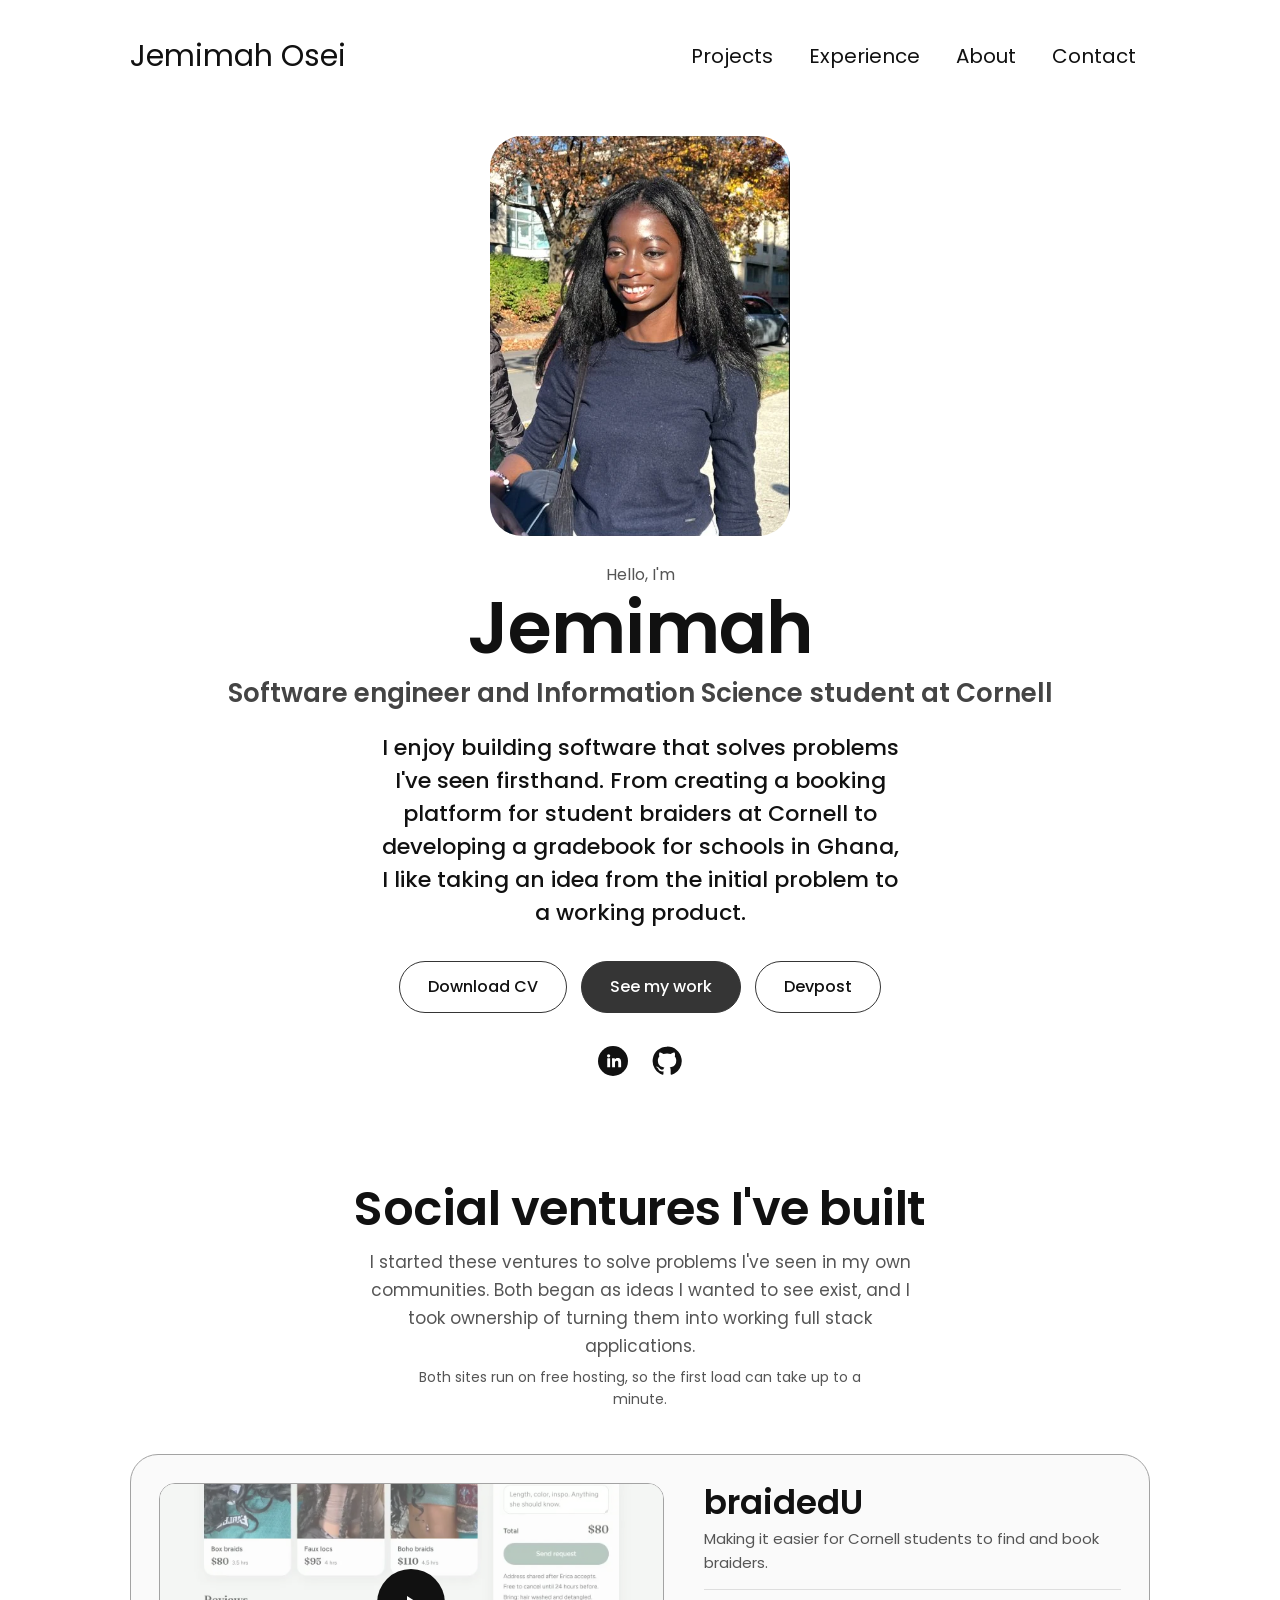
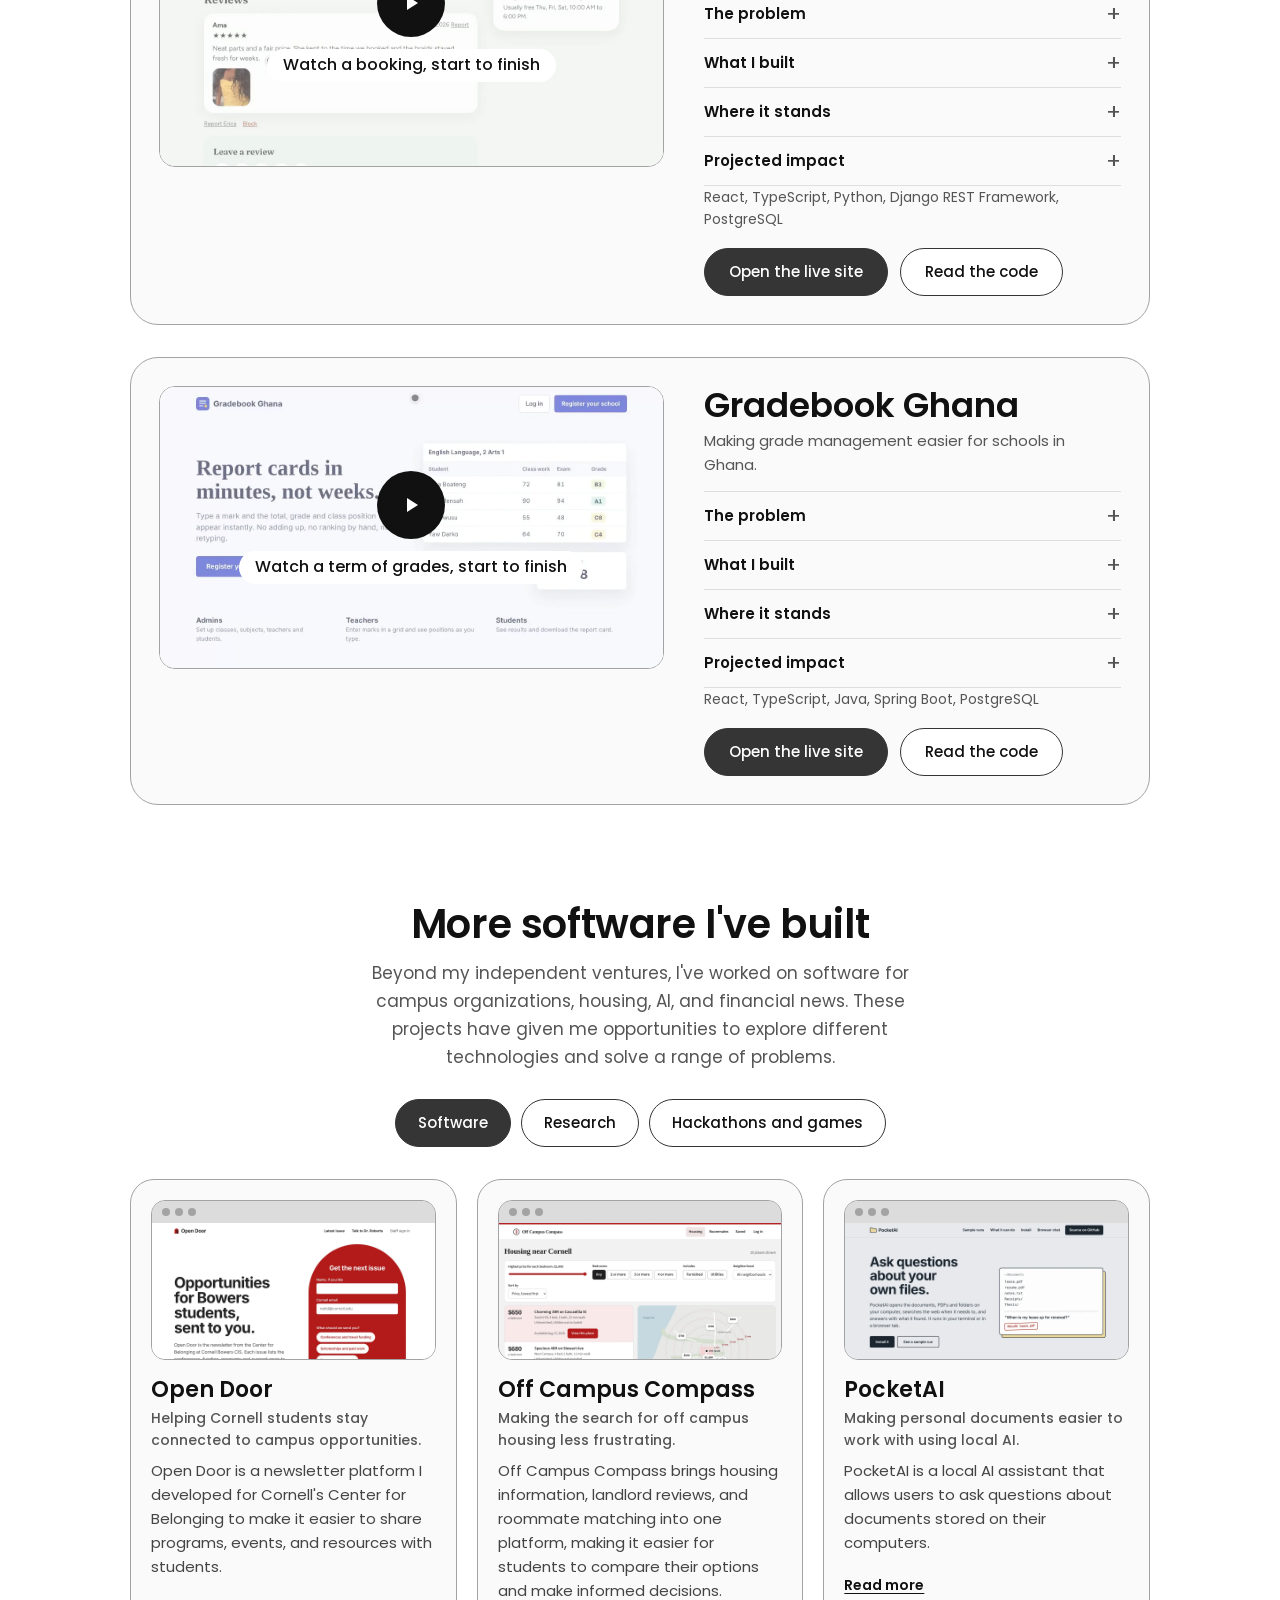
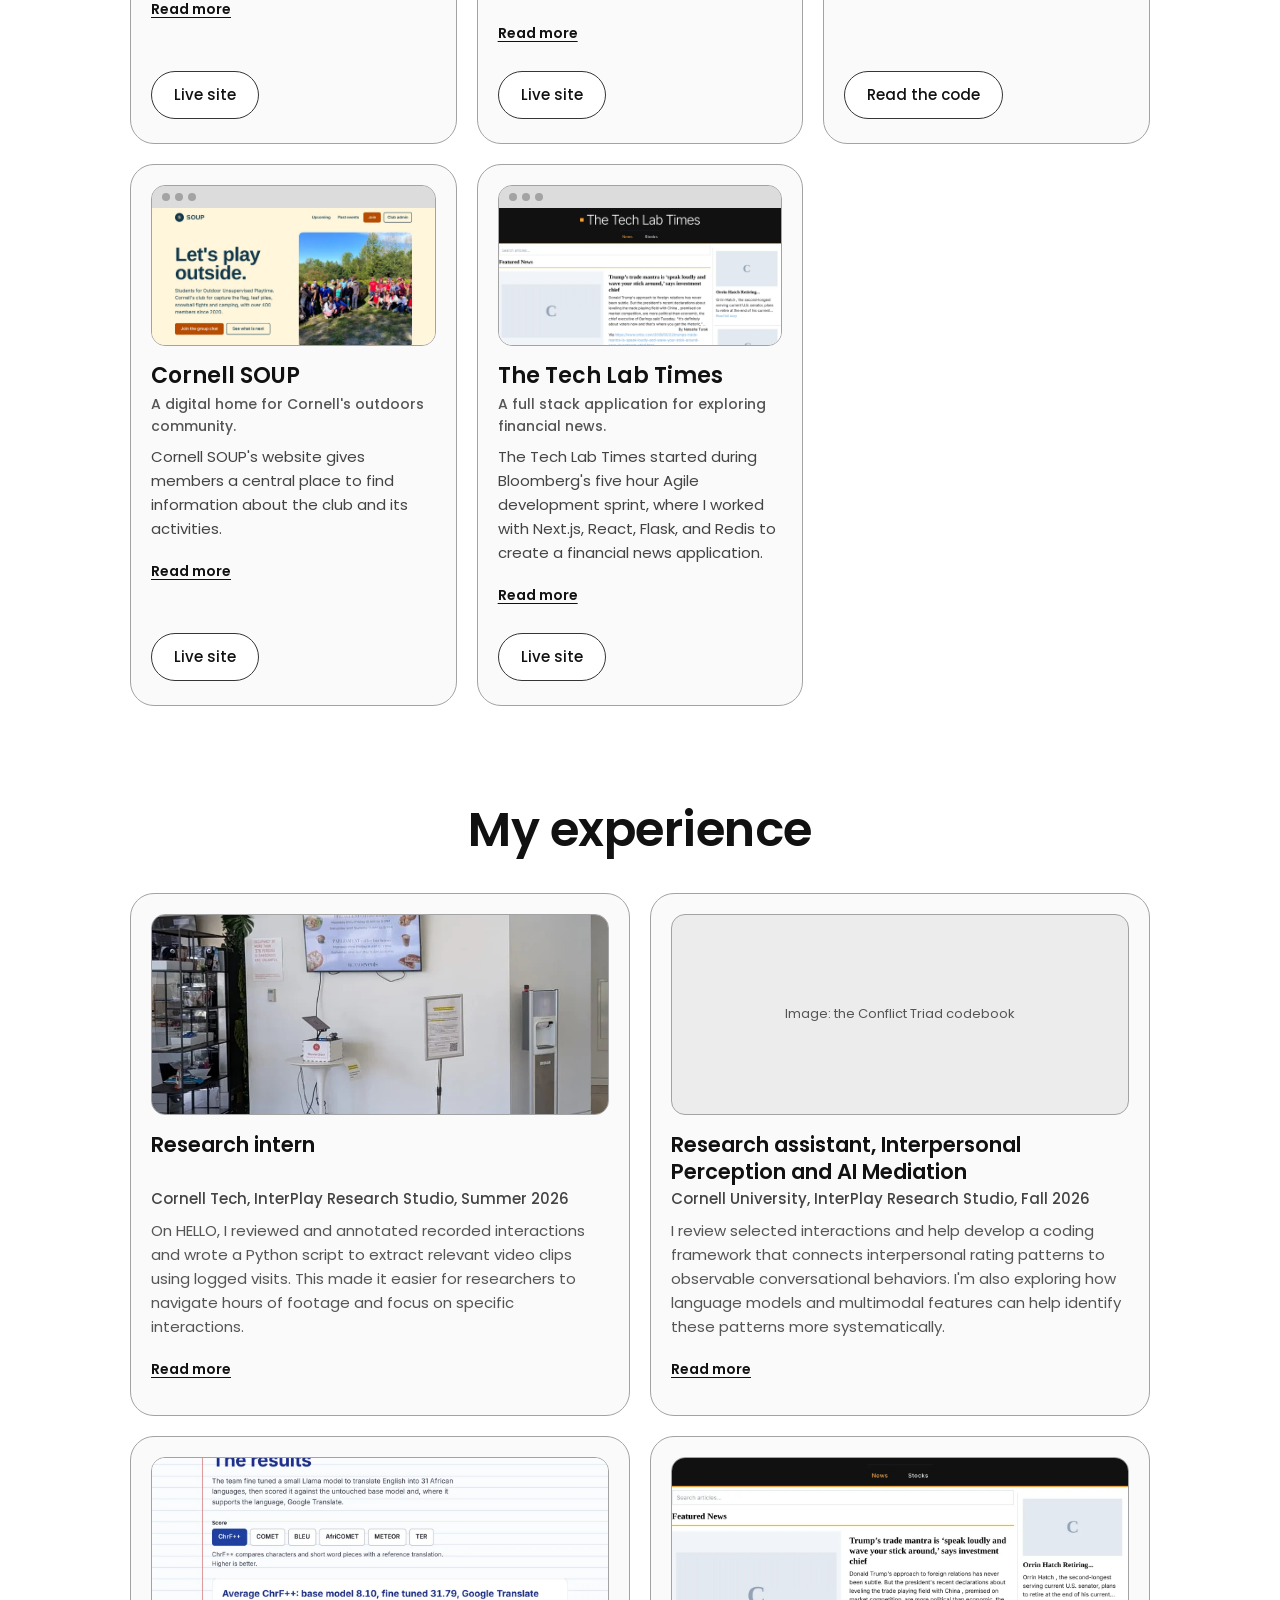
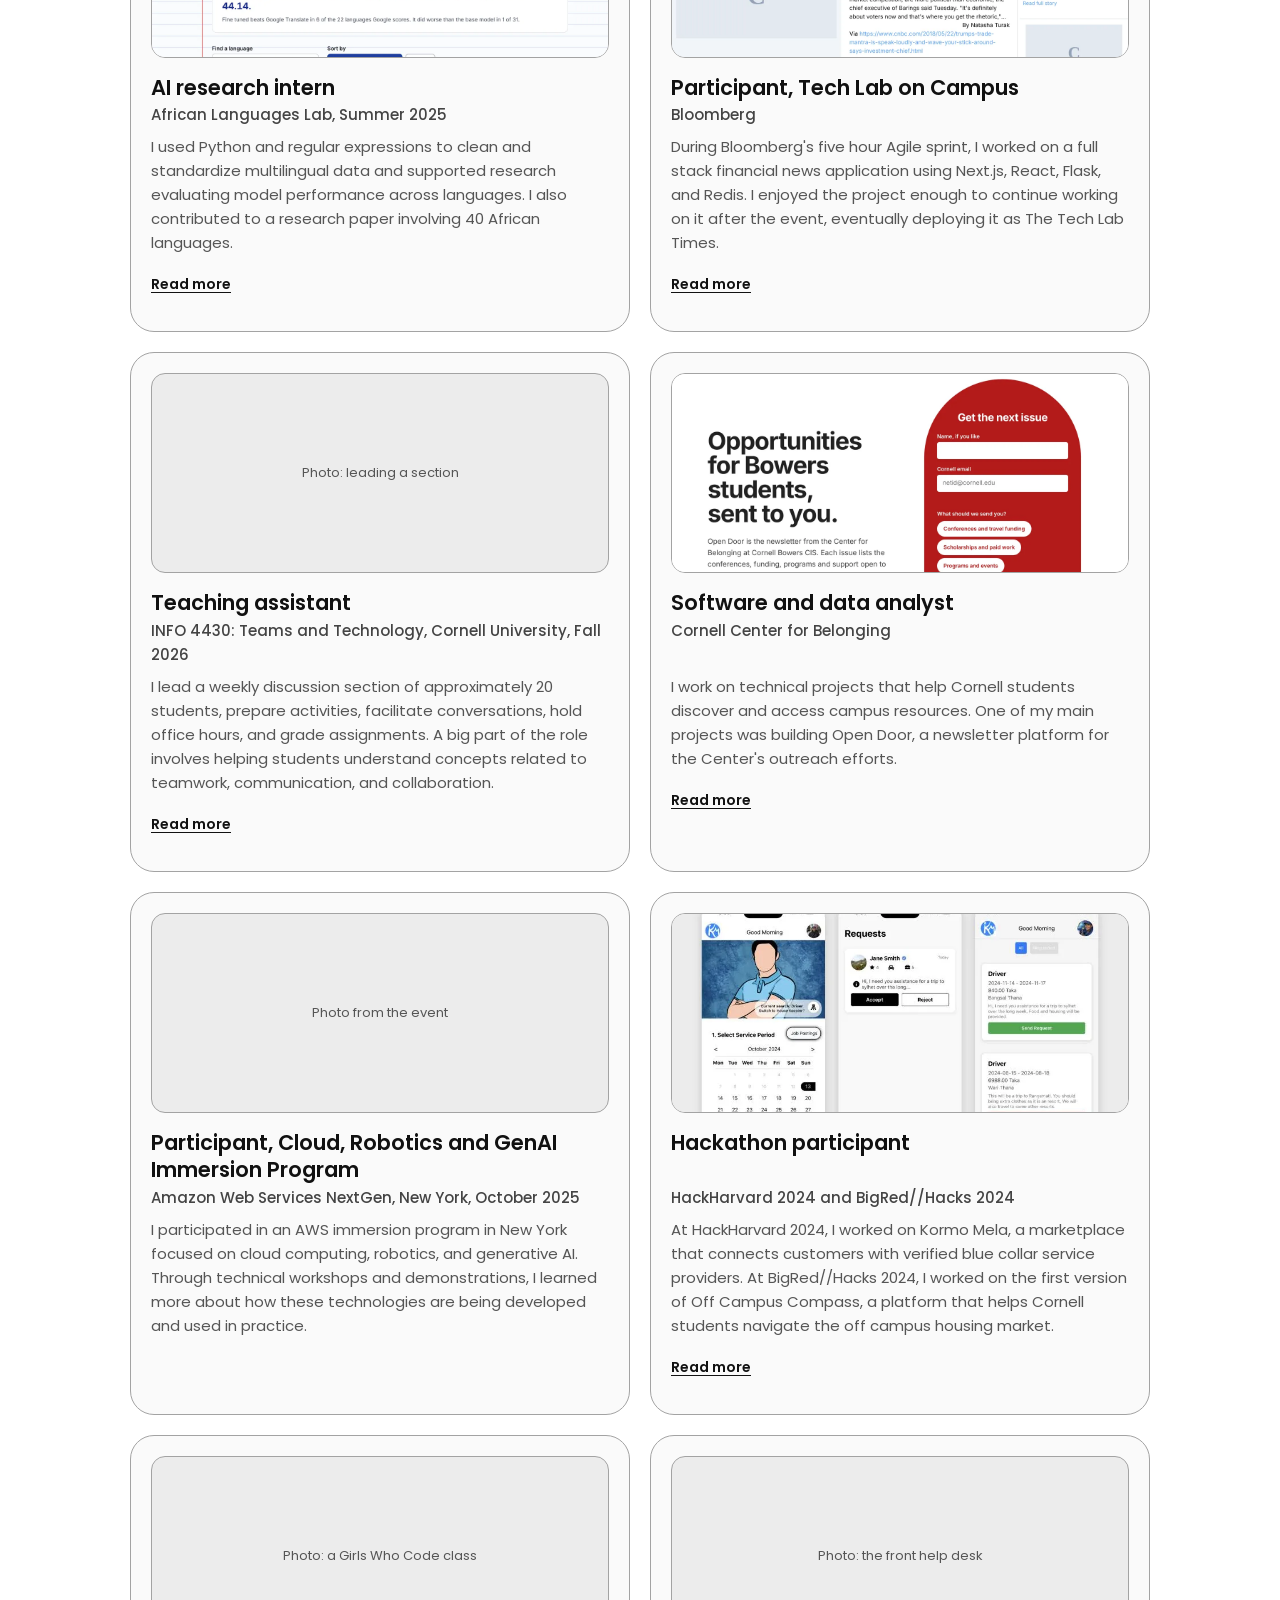
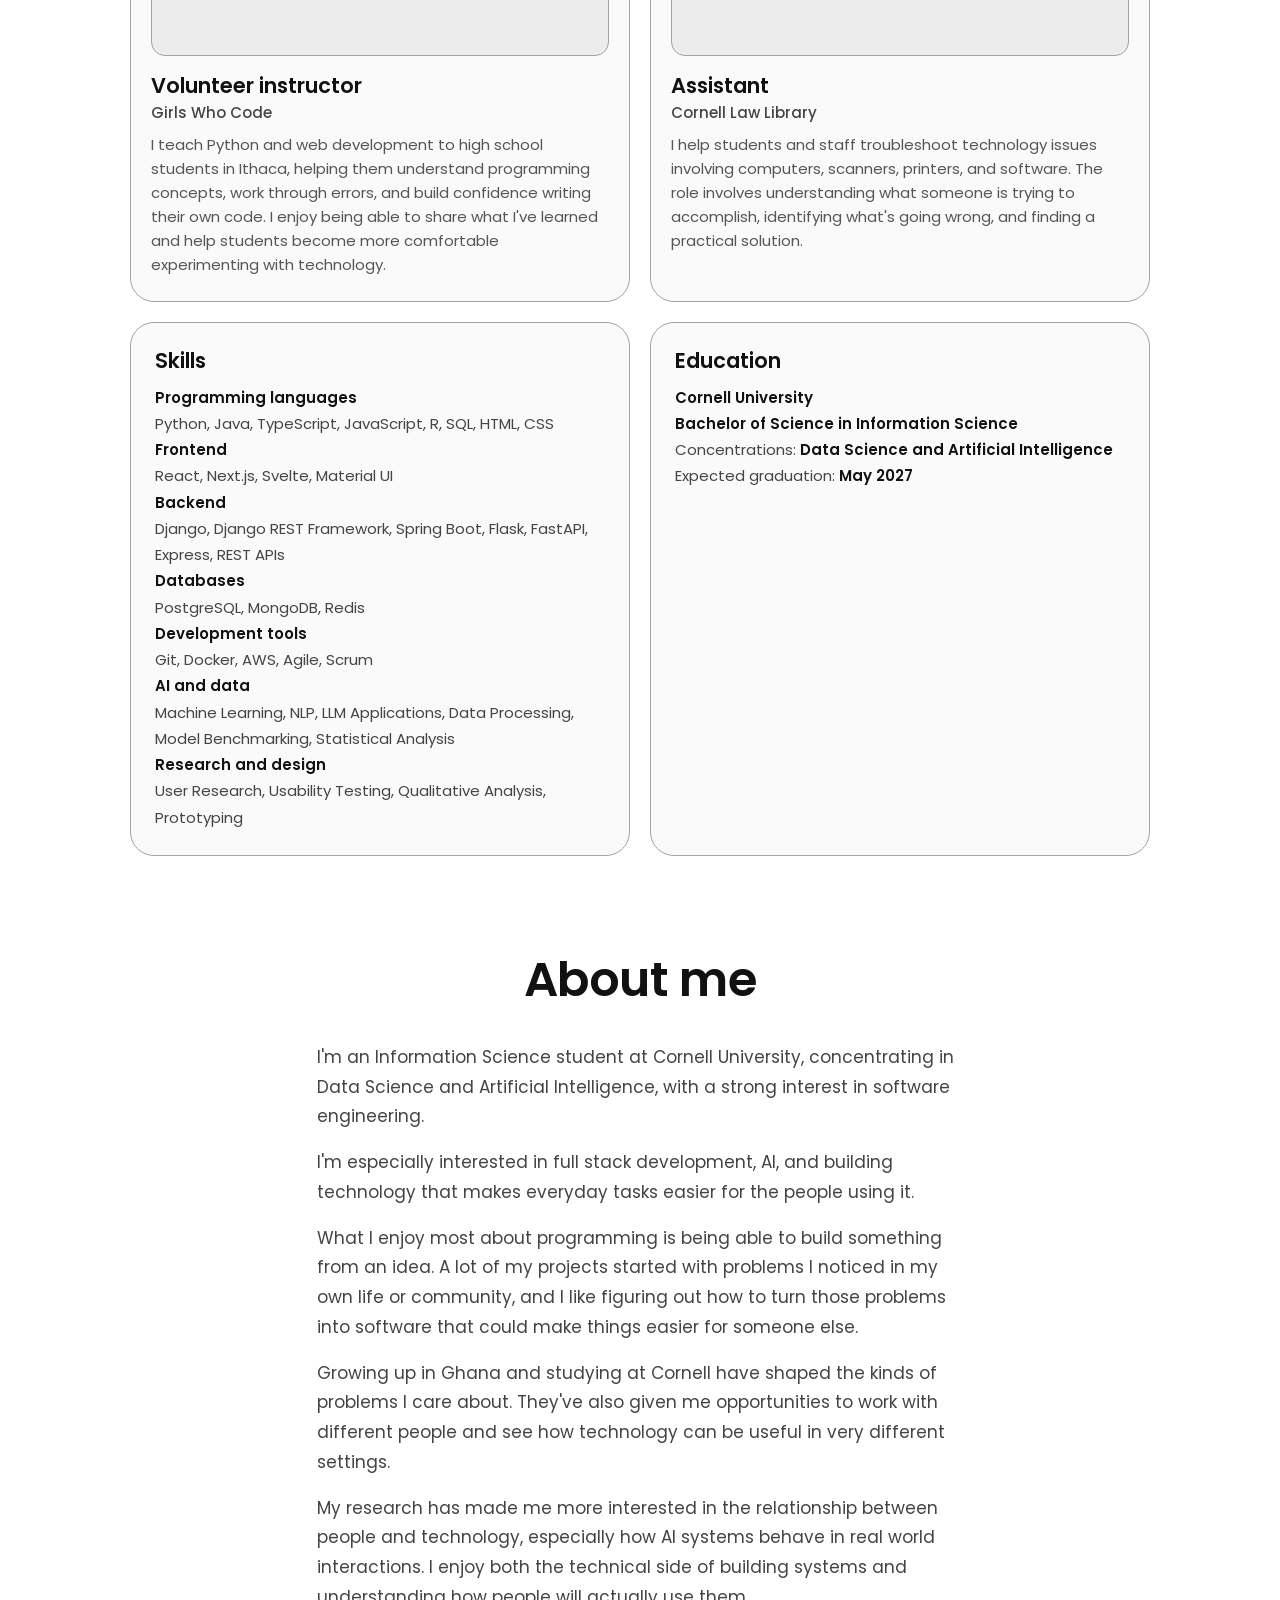
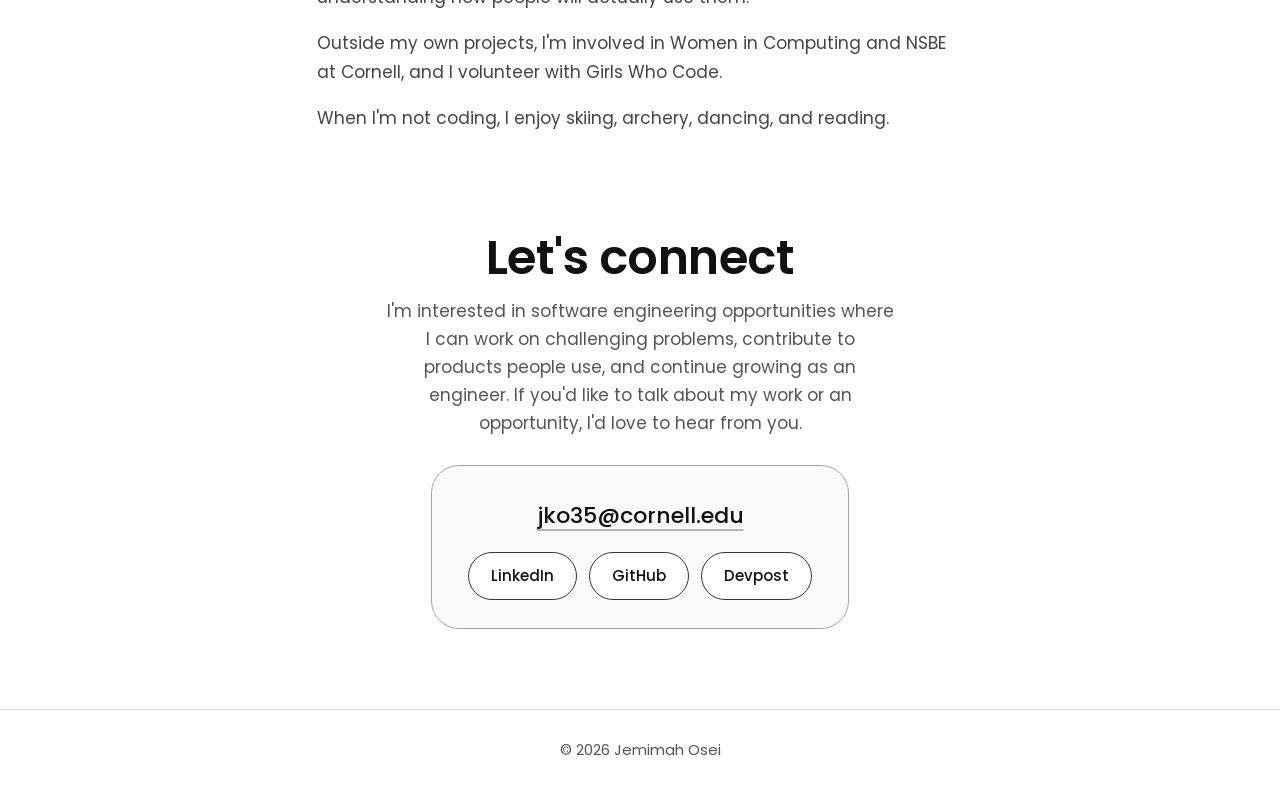
==== index.html @ c0d8ec4c "New braidedU booking demo with portfolio photos and a review" ====
<!doctype html>
<html lang="en">
<head>
<meta charset="utf-8">
<meta name="viewport" content="width=device-width, initial-scale=1">
<title>Jemimah Osei, Software Engineer at Cornell</title>
<meta name="description" content="Jemimah Osei is a Cornell Information Science student and software engineer. She built braidedU, a booking site for student braiders, and Gradebook Ghana, a free gradebook for Ghanaian high schools.">
<meta name="theme-color" content="#ffffff">
<link rel="canonical" href="https://jemimahosei.com/">
<meta property="og:type" content="website">
<meta property="og:url" content="https://jemimahosei.com/">
<meta name="twitter:card" content="summary_large_image">
<meta property="og:title" content="Jemimah Osei, Software Engineer at Cornell">
<meta property="og:description" content="Software engineer, Cornell Information Science. Projects, research and experience.">
<meta property="og:image" content="https://jemimahosei.com/assets/img/jemimah.webp">
<link rel="preload" as="image" href="assets/img/jemimah.webp">
<link rel="preconnect" href="https://fonts.googleapis.com">
<link rel="preconnect" href="https://fonts.gstatic.com" crossorigin>
<link rel="stylesheet" href="https://fonts.googleapis.com/css2?family=Poppins:wght@300;400;500;600&amp;display=swap">
<link rel="stylesheet" href="style.css?v=20261123o">
<script type="application/ld+json">{"@context":"https://schema.org","@type":"Person","name":"Jemimah Osei","url":"https://jemimahosei.com/","image":"https://jemimahosei.com/assets/img/jemimah.webp","jobTitle":"Software engineer","alumniOf":{"@type":"CollegeOrUniversity","name":"Cornell University"},"sameAs":["https://www.linkedin.com/in/jemimaho/","https://github.com/Jemimahosei","https://devpost.com/Jemimahosei"]}</script>
</head>
<body>
<a class="skip" href="#main">Skip to content</a>
<nav class="nav" aria-label="Main">
<div class="brand">Jemimah Osei</div>
<ul class="links" id="menu">
<li><a class="navl" href="#projects">Projects</a></li>
<li><a class="navl" href="#experience">Experience</a></li>
<li><a class="navl" href="#about">About</a></li>
<li><a class="navl" href="#contact">Contact</a></li>
</ul>
<button type="button" class="burger" aria-label="Menu" aria-expanded="false" aria-controls="menu"><svg width="30" height="24" viewBox="0 0 30 24" aria-hidden="true"><path d="M0 2h30M0 12h30M0 22h30" stroke="#111" stroke-width="2"/></svg></button>
</nav>

<main id="main">
<section class="hero">
<img src="assets/img/jemimah.webp" alt="Jemimah outdoors, laughing" width="300" height="400" fetchpriority="high">
<p class="hello">Hello, I'm</p>
<h1>Jemimah</h1>
<p class="role">Software engineer and Information Science student at Cornell</p>
<p class="mission">I enjoy building software that solves problems I've seen firsthand. From creating a booking platform for student braiders at Cornell to developing a gradebook for schools in Ghana, I like taking an idea from the initial problem to a working product.</p>
<div class="hero-btns">
<a class="pill" href="files/Jemimah_Osei_Resume.pdf">Download CV</a>
<a class="dark pill" href="#projects">See my work</a>
<a class="pill dev" href="https://devpost.com/Jemimahosei" rel="noopener">Devpost</a>
</div>
<div class="icons">
<a class="ico" href="https://www.linkedin.com/in/jemimaho/" aria-label="LinkedIn" rel="noopener"><svg width="30" height="30" viewBox="0 0 24 24" aria-hidden="true"><circle cx="12" cy="12" r="12" fill="#111"/><path fill="#fff" d="M7.4 9.8h2.3V17H7.4zM8.5 6.5a1.3 1.3 0 1 1 0 2.6 1.3 1.3 0 0 1 0-2.6zM11.2 9.8h2.2v1c.4-.7 1.2-1.2 2.3-1.2 2.3 0 2.8 1.5 2.8 3.5V17h-2.3v-3.4c0-.8 0-1.9-1.2-1.9s-1.4.9-1.4 1.8V17h-2.3z"/></svg></a>
<a class="ico" href="https://github.com/Jemimahosei" aria-label="GitHub" rel="noopener"><svg width="30" height="30" viewBox="0 0 24 24" aria-hidden="true"><path fill="#111" d="M12 .5a11.5 11.5 0 0 0-3.64 22.41c.58.1.79-.25.79-.56v-2.1c-3.2.7-3.87-1.36-3.87-1.36-.52-1.33-1.28-1.69-1.28-1.69-1.05-.71.08-.7.08-.7 1.15.08 1.76 1.19 1.76 1.19 1.03 1.76 2.7 1.25 3.36.96.1-.75.4-1.25.73-1.54-2.55-.29-5.24-1.28-5.24-5.69 0-1.26.45-2.28 1.19-3.09-.12-.29-.52-1.46.11-3.05 0 0 .97-.31 3.17 1.18a10.9 10.9 0 0 1 5.77 0c2.2-1.49 3.17-1.18 3.17-1.18.63 1.59.23 2.76.11 3.05.74.81 1.19 1.83 1.19 3.09 0 4.42-2.69 5.39-5.25 5.68.41.36.78 1.06.78 2.14v3.17c0 .31.21.67.8.56A11.5 11.5 0 0 0 12 .5z"/></svg></a>
</div>
</section>

<section id="projects" class="sec">
<h2 class="h2">Social ventures I've built</h2>
<p class="lead">I started these ventures to solve problems I've seen in my own communities. Both began as ideas I wanted to see exist, and I took ownership of turning them into working full stack applications.</p>
<p class="note">Both sites run on free hosting, so the first load can take up to a minute.</p>
<div class="feats">
<article class="card feat" id="feat-braidedu">
<div class="feat-media">
<div class="video" data-video="braidedu">
<button type="button" class="play" aria-label="Play the braidedU video" style="background-image:url(assets/img/braidedu-poster.webp)">
<span class="scrim"></span>
<span class="circle"><svg width="24" height="24" viewBox="0 0 24 24" aria-hidden="true"><path d="M8 5v14l11-7z" fill="#fff"/></svg></span>
<span class="vname">Watch a booking, start to finish</span>
</button>
<div class="player" hidden>
<video controls playsinline preload="none" poster="assets/img/braidedu-poster.webp?v=2" aria-label="braidedU: a student browsing braiders and requesting a booking">
<source src="assets/media/braidedu.mp4?v=2" type="video/mp4">
<track kind="captions" src="assets/media/braidedu.vtt?v=2" srclang="en" label="English" default>
</video>
<button type="button" class="back">Back to poster</button>
</div>
</div>
</div>
<div class="feat-copy">
<h3>braidedU</h3>
<p class="ftag">Making it easier for Cornell students to find and book braiders.</p>
<div class="accs"><details class="acc"><summary>The problem</summary><p>Finding someone to braid your hair at Cornell can involve searching through group chats, scrolling through Instagram pages, and messaging different braiders just to compare prices or find an available appointment. I wanted to make that process easier for students while also giving student braiders a better way to manage their businesses.</p></details><details class="acc"><summary>What I built</summary><p>I built braidedU, a booking platform where students can explore hairstyles, compare prices, and request appointments with student braiders. Braiders can manage their availability and booking requests through their own dashboard. I developed the frontend using React and TypeScript, built the backend with Django REST Framework, and used PostgreSQL to manage the application's data.</p></details><details class="acc"><summary>Where it stands</summary><p>The platform is live, and I'm currently working on onboarding braiders and early users.</p></details><details class="acc"><summary>Projected impact</summary><p>My goal is one booking request in place of days of messaging. Year one projection: about 240 student clients, 720 bookings and 300 hours of messaging saved.</p></details></div>
<p class="stack">React, TypeScript, Python, Django REST Framework, PostgreSQL</p>
<div class="btns"><a class="dark pill" href="https://braidedu-frontend.onrender.com" rel="noopener">Open the live site</a><a class="pill" href="https://github.com/Jemimahosei/braidedU" rel="noopener">Read the code</a></div>
</div>
</article><article class="card feat" id="feat-gradebook">
<div class="feat-media">
<div class="video" data-video="gradebook">
<button type="button" class="play" aria-label="Play the Gradebook Ghana video" style="background-image:url(assets/img/gradebook-poster.webp)">
<span class="scrim"></span>
<span class="circle"><svg width="24" height="24" viewBox="0 0 24 24" aria-hidden="true"><path d="M8 5v14l11-7z" fill="#fff"/></svg></span>
<span class="vname">Watch a term of grades, start to finish</span>
</button>
<div class="player" hidden>
<video controls playsinline preload="none" poster="assets/img/gradebook-poster.webp" aria-label="Gradebook Ghana: entering marks in the teacher grid">
<source src="assets/media/gradebook.mp4" type="video/mp4">
<track kind="captions" src="assets/media/gradebook.vtt" srclang="en" label="English" default>
</video>
<button type="button" class="back">Back to poster</button>
</div>
</div>
</div>
<div class="feat-copy">
<h3>Gradebook Ghana</h3>
<p class="ftag">Making grade management easier for schools in Ghana.</p>
<div class="accs"><details class="acc"><summary>The problem</summary><p>Growing up in Ghana, I was familiar with how much work goes into recording grades, calculating scores, and preparing student report cards. For schools still relying on manual processes, these tasks can take up valuable time that teachers could otherwise spend with students.</p></details><details class="acc"><summary>What I built</summary><p>I built Gradebook Ghana, a free online gradebook designed to make that process easier. Teachers can enter assessment scores, calculate grades, and generate report cards, while students can access their results and administrators can manage classes and grading systems. I built the frontend using React and TypeScript, developed the backend with Spring Boot, and used PostgreSQL for data storage.</p></details><details class="acc"><summary>Where it stands</summary><p>The application is available as a live demo. My goal is to eventually make it accessible to schools that could benefit from a simpler and more affordable way to manage student grades.</p></details><details class="acc"><summary>Projected impact</summary><p>My goal is report cards in days instead of months. Pilot projection: 10 schools and 8,000 students, saving about 3,200 teacher hours a year.</p></details></div>
<p class="stack">React, TypeScript, Java, Spring Boot, PostgreSQL</p>
<div class="btns"><a class="dark pill" href="https://gradebook-frontend.onrender.com" rel="noopener">Open the live site</a><a class="pill" href="https://github.com/Jemimahosei/Gradebook-Ghana" rel="noopener">Read the code</a></div>
</div>
</article>
</div>
</section>

<section class="sec" id="more">
<h2 class="h2 s40">More software I've built</h2>
<p class="lead">Beyond my independent ventures, I've worked on software for campus organizations, housing, AI, and financial news. These projects have given me opportunities to explore different technologies and solve a range of problems.</p>
<div class="tabs" role="group" aria-label="Kind of project"><button type="button" class="tab" data-tab="0" aria-pressed="true">Software</button><button type="button" class="tab" data-tab="1" aria-pressed="false">Research</button><button type="button" class="tab" data-tab="2" aria-pressed="false">Hackathons and games</button></div>
<div class="panels"><div class="grid" data-panel="0"><div class="card pc"><div class="thumb has-img"><div class="bar"><i></i><i></i><i></i></div><img src="assets/img/opendoor.webp" width="1280" height="720" loading="lazy" decoding="async" alt="Open Door screenshot"></div><h3>Open Door</h3><p class="ctag">Helping Cornell students stay connected to campus opportunities.</p><p class="line nf">Open Door is a newsletter platform I developed for Cornell's Center for Belonging to make it easier to share programs, events, and resources with students.</p><details class="rm"><summary><span class="o">Read more</span><span class="c">Read less</span></summary><p>It supports the Center's outreach efforts while helping students stay informed about opportunities available on campus.</p></details><div class="cta"><a class="pill sm" href="https://bowers-di-platform.onrender.com" rel="noopener">Live site</a></div></div><div class="card pc"><div class="thumb has-img"><div class="bar"><i></i><i></i><i></i></div><img src="assets/img/compass.webp" width="1280" height="720" loading="lazy" decoding="async" alt="Off Campus Compass screenshot"></div><h3>Off Campus Compass</h3><p class="ctag">Making the search for off campus housing less frustrating.</p><p class="line nf">Off Campus Compass brings housing information, landlord reviews, and roommate matching into one platform, making it easier for students to compare their options and make informed decisions.</p><details class="rm"><summary><span class="o">Read more</span><span class="c">Read less</span></summary><p>Finding housing in Ithaca can be difficult, especially when students are unfamiliar with the rental market or don't know where to find reliable information.</p></details><div class="cta"><a class="pill sm" href="https://off-campus-compass-frontend.onrender.com" rel="noopener">Live site</a></div></div><div class="card pc"><div class="thumb has-img"><div class="bar"><i></i><i></i><i></i></div><img src="assets/img/pocketai.webp" width="1280" height="720" loading="lazy" decoding="async" alt="PocketAI screenshot"></div><h3>PocketAI</h3><p class="ctag">Making personal documents easier to work with using local AI.</p><p class="line nf">PocketAI is a local AI assistant that allows users to ask questions about documents stored on their computers.</p><details class="rm"><summary><span class="o">Read more</span><span class="c">Read less</span></summary><p>The idea was to explore how AI could make information easier to access while keeping personal files on the user's own device.</p></details><div class="cta"><a class="pill sm" href="https://github.com/Jemimahosei/PocketAi" rel="noopener">Read the code</a></div></div><div class="card pc"><div class="thumb has-img"><div class="bar"><i></i><i></i><i></i></div><img src="assets/img/soup.webp" width="1280" height="720" loading="lazy" decoding="async" alt="Cornell SOUP screenshot"></div><h3>Cornell SOUP</h3><p class="ctag">A digital home for Cornell's outdoors community.</p><p class="line nf">Cornell SOUP's website gives members a central place to find information about the club and its activities.</p><details class="rm"><summary><span class="o">Read more</span><span class="c">Read less</span></summary><p>It also includes an administrative dashboard for managing events and updating content.</p></details><div class="cta"><a class="pill sm" href="https://soup-website.onrender.com" rel="noopener">Live site</a></div></div><div class="card pc"><div class="thumb has-img"><div class="bar"><i></i><i></i><i></i></div><img src="assets/img/techlab.webp" width="1280" height="720" loading="lazy" decoding="async" alt="The Tech Lab Times screenshot"></div><h3>The Tech Lab Times</h3><p class="ctag">A full stack application for exploring financial news.</p><p class="line nf">The Tech Lab Times started during Bloomberg's five hour Agile development sprint, where I worked with Next.js, React, Flask, and Redis to create a financial news application.</p><details class="rm"><summary><span class="o">Read more</span><span class="c">Read less</span></summary><p>The platform features financial news stories and a live news feed. I continued developing it after the sprint and eventually deployed a working version.</p></details><div class="cta"><a class="pill sm" href="https://bloomberg-news-feed.onrender.com" rel="noopener">Live site</a></div></div></div><div class="grid" data-panel="1" hidden><div class="card pc"><div class="thumb has-img"><div class="bar"><i></i><i></i><i></i></div><img src="assets/img/nlp.webp" width="1280" height="720" loading="lazy" decoding="async" alt="African NLP research screenshot"></div><h3>African Languages AI Research</h3><p class="line nf">I contributed to research focused on improving how AI models perform across African languages, many of which have limited representation in existing language datasets.</p><details class="rm"><summary><span class="o">Read more</span><span class="c">Read less</span></summary><p>I used Python and regular expressions to clean and standardize multilingual data and supported research evaluating model performance across languages. I also contributed to a research paper involving 40 African languages. This experience helped me better understand how data preparation and language representation affect the performance of AI systems.</p></details><div class="cta"><a class="pill sm" href="https://african-nlp-tool.onrender.com" rel="noopener">Live site</a></div></div></div><div class="grid" data-panel="2" hidden><div class="card pc"><div class="thumb vid"><video controls playsinline preload="none" poster="assets/img/alien-poster.webp" aria-label="Alien Invaders gameplay: a ship shooting waves of aliens"><source src="assets/media/alieninvaders.mp4?v=2" type="video/mp4"></video></div><h3>Alien Invaders</h3><p class="ctag">A Space Invaders clone built in Python.</p><p class="line nf">I built a Python version of the classic arcade game Space Invaders for my final assignment in CS 1110, with animations, sound effects, and collision detection.</p><details class="rm"><summary><span class="o">Read more</span><span class="c">Read less</span></summary><p>The game is over 500 lines of code, organized into multiple classes and helper functions. Beyond the required single wave of aliens, I added multiple waves that get harder as you play and a score system that rewards you based on the positions of the aliens you destroy. I can't share the code itself because of my school's academic integrity policy.</p></details><div class="cta"><a class="pill sm" href="https://github.com/Jemimahosei/alienInvaders" rel="noopener">View on GitHub</a></div></div><div class="card pc"><div class="thumb has-img"><div class="bar"><i></i><i></i><i></i></div><img src="assets/img/kormo.webp" width="800" height="450" loading="lazy" decoding="async" alt="Kormo Mela mobile app screens: home with service calendar, requests and job list"></div><h3>Kormo Mela</h3><p class="line nf">I worked on Kormo Mela, a marketplace designed to connect customers with verified blue collar service providers.</p><details class="rm"><summary><span class="o">Read more</span><span class="c">Read less</span></summary><p>Our goal was to make it easier for people to find workers they could trust. Working within the hackathon's limited timeframe meant prioritizing the most important features and figuring out how to bring the different parts of the application together.</p></details><div class="cta"><a class="pill sm" href="https://devpost.com/software/kormo-mela" rel="noopener">See on Devpost</a></div></div><div class="card pc"><div class="thumb has-img"><div class="bar"><i></i><i></i><i></i></div><img src="assets/img/occ-v1.webp" width="688" height="428" loading="lazy" decoding="async" alt="The first version of Off Campus Compass, showing the People page"></div><h3>Off Campus Compass, first version</h3><p class="line nf">I worked on the first version of Off Campus Compass, a platform designed to help Cornell students navigate the off campus housing market.</p><details class="rm"><summary><span class="o">Read more</span><span class="c">Read less</span></summary><p>The idea came from a problem students regularly encounter: finding reliable housing information and comparing options before committing to a rental. The hackathon gave me an opportunity to turn that idea into an initial prototype and think through how the platform could work for students.</p></details><div class="cta"><a class="pill sm" href="https://devpost.com/software/off-campus-compass" rel="noopener">See on Devpost</a></div></div></div></div>
</section>

<section id="experience" class="sec">
<h2 class="h2">My experience</h2>
<div class="jobs"><div class="card job"><div class="jshot has-img"><img src="assets/img/hello.webp" width="900" height="540" loading="lazy" decoding="async" alt="The HELLO voucher robot on a small round table in the Cornell café lobby, with its tablet, printer and camera"></div><h3>Research intern</h3><div class="where">Cornell Tech, InterPlay Research Studio, Summer 2026</div><div class="bd"><p>On HELLO, I reviewed and annotated recorded interactions and wrote a Python script to extract relevant video clips using logged visits. This made it easier for researchers to navigate hours of footage and focus on specific interactions.</p><details class="rm"><summary><span class="o">Read more</span><span class="c">Read less</span></summary><p>HELLO is a research project investigating what happens when AI systems make mistakes during human interactions and how those interactions can be repaired. The team deployed a conversational robot in a public café setting to study how people's expectations change over repeated interactions, particularly when the robot misunderstands speech, fails to recognize someone, or responds in an unexpected way.</p></details></div></div><div class="card job"><div class="jshot"><span>Image: the Conflict Triad codebook</span></div><h3>Research assistant, Interpersonal Perception and AI Mediation</h3><div class="where">Cornell University, InterPlay Research Studio, Fall 2026</div><div class="bd"><p>I review selected interactions and help develop a coding framework that connects interpersonal rating patterns to observable conversational behaviors. I'm also exploring how language models and multimodal features can help identify these patterns more systematically.</p><details class="rm"><summary><span class="o">Read more</span><span class="c">Read less</span></summary><p>I'm working on research exploring how AI can recognize and eventually help mediate conflict during group conversations. Our team studies how people's perceptions of one another change during two person and three person interactions. We use interpersonal rating data to identify patterns such as disagreement, deterioration, and recovery, then examine the corresponding video, audio, and transcripts to understand what happened during those moments. The longer term goal is to use this research to develop an AI mediator that can recognize emerging conflict and support more productive conversations.</p></details></div></div><div class="card job"><div class="jshot has-img"><img src="assets/img/nlp.webp" width="1280" height="720" loading="lazy" decoding="async" alt="Results table from the African languages paper"></div><h3>AI research intern</h3><div class="where">African Languages Lab, Summer 2025</div><div class="bd"><p>I used Python and regular expressions to clean and standardize multilingual data and supported research evaluating model performance across languages. I also contributed to a research paper involving 40 African languages.</p><details class="rm"><summary><span class="o">Read more</span><span class="c">Read less</span></summary><p>The research focused on improving how AI models perform across African languages, many of which have limited representation in existing language datasets. This experience helped me better understand how data preparation and language representation affect the performance of AI systems.</p></details></div></div><div class="card job"><div class="jshot has-img"><img src="assets/img/techlab.webp" width="1280" height="720" loading="lazy" decoding="async" alt="The Tech Lab Times news feed"></div><h3>Participant, Tech Lab on Campus</h3><div class="where">Bloomberg</div><div class="bd"><p>During Bloomberg's five hour Agile sprint, I worked on a full stack financial news application using Next.js, React, Flask, and Redis. I enjoyed the project enough to continue working on it after the event, eventually deploying it as The Tech Lab Times.</p><details class="rm"><summary><span class="o">Read more</span><span class="c">Read less</span></summary><p>The challenge was to build a functional application within a short timeframe while working through both frontend and backend development.</p></details></div></div><div class="card job"><div class="jshot"><span>Photo: leading a section</span></div><h3>Teaching assistant</h3><div class="where">INFO 4430: Teams and Technology, Cornell University, Fall 2026</div><div class="bd"><p>I lead a weekly discussion section of approximately 20 students, prepare activities, facilitate conversations, hold office hours, and grade assignments. A big part of the role involves helping students understand concepts related to teamwork, communication, and collaboration.</p><details class="rm"><summary><span class="o">Read more</span><span class="c">Read less</span></summary><p>It's also pushed me to become better at explaining my reasoning and working with people who approach problems differently.</p></details></div></div><div class="card job"><div class="jshot has-img"><img src="assets/img/opendoor.webp" width="1280" height="720" loading="lazy" decoding="async" alt="Open Door, the Center for Belonging newsletter platform"></div><h3>Software and data analyst</h3><div class="where">Cornell Center for Belonging</div><div class="bd"><p>I work on technical projects that help Cornell students discover and access campus resources. One of my main projects was building Open Door, a newsletter platform for the Center's outreach efforts.</p><details class="rm"><summary><span class="o">Read more</span><span class="c">Read less</span></summary><p>I've also supported student focused initiatives, including Code Afrique, which introduces high school students in Ghana to technology and programming.</p></details></div></div><div class="card job"><div class="jshot"><span>Photo from the event</span></div><h3>Participant, Cloud, Robotics and GenAI Immersion Program</h3><div class="where">Amazon Web Services NextGen, New York, October 2025</div><div class="bd"><p>I participated in an AWS immersion program in New York focused on cloud computing, robotics, and generative AI. Through technical workshops and demonstrations, I learned more about how these technologies are being developed and used in practice.</p></div></div><div class="card job"><div class="jshot has-img"><img src="assets/img/kormo.webp" width="800" height="450" loading="lazy" decoding="async" alt="Kormo Mela mobile app screens: home with service calendar, requests and job list"></div><h3>Hackathon participant</h3><div class="where">HackHarvard 2024 and BigRed//Hacks 2024</div><div class="bd"><p>At HackHarvard 2024, I worked on Kormo Mela, a marketplace that connects customers with verified blue collar service providers. At BigRed//Hacks 2024, I worked on the first version of Off Campus Compass, a platform that helps Cornell students navigate the off campus housing market.</p><details class="rm"><summary><span class="o">Read more</span><span class="c">Read less</span></summary><p>I enjoy hackathons because they challenge me to learn quickly, make technical decisions under time constraints, and work with others to turn an idea into something functional.</p></details></div></div><div class="card job"><div class="jshot"><span>Photo: a Girls Who Code class</span></div><h3>Volunteer instructor</h3><div class="where">Girls Who Code</div><div class="bd"><p>I teach Python and web development to high school students in Ithaca, helping them understand programming concepts, work through errors, and build confidence writing their own code. I enjoy being able to share what I've learned and help students become more comfortable experimenting with technology.</p></div></div><div class="card job"><div class="jshot"><span>Photo: the front help desk</span></div><h3>Assistant</h3><div class="where">Cornell Law Library</div><div class="bd"><p>I help students and staff troubleshoot technology issues involving computers, scanners, printers, and software. The role involves understanding what someone is trying to accomplish, identifying what's going wrong, and finding a practical solution.</p></div></div></div>
<div class="duo">
<div class="card box"><h3>Skills</h3><p><strong>Programming languages</strong><br>Python, Java, TypeScript, JavaScript, R, SQL, HTML, CSS<br><strong>Frontend</strong><br>React, Next.js, Svelte, Material UI<br><strong>Backend</strong><br>Django, Django REST Framework, Spring Boot, Flask, FastAPI, Express, REST APIs<br><strong>Databases</strong><br>PostgreSQL, MongoDB, Redis<br><strong>Development tools</strong><br>Git, Docker, AWS, Agile, Scrum<br><strong>AI and data</strong><br>Machine Learning, NLP, LLM Applications, Data Processing, Model Benchmarking, Statistical Analysis<br><strong>Research and design</strong><br>User Research, Usability Testing, Qualitative Analysis, Prototyping</p></div>
<div class="card box"><h3>Education</h3><p><strong>Cornell University</strong><br><strong>Bachelor of Science in Information Science</strong><br>Concentrations: <strong>Data Science and Artificial Intelligence</strong><br>Expected graduation: <strong>May 2027</strong></p></div>
</div>
</section>

<section id="about" class="sec about">
<h2 class="h2">About me</h2>
<div class="about-body">
<p>I'm an Information Science student at Cornell University, concentrating in Data Science and Artificial Intelligence, with a strong interest in software engineering.</p>
<p>I'm especially interested in full stack development, AI, and building technology that makes everyday tasks easier for the people using it.</p>
<p class="d-only">What I enjoy most about programming is being able to build something from an idea. A lot of my projects started with problems I noticed in my own life or community, and I like figuring out how to turn those problems into software that could make things easier for someone else.</p>
<p class="d-only">Growing up in Ghana and studying at Cornell have shaped the kinds of problems I care about. They've also given me opportunities to work with different people and see how technology can be useful in very different settings.</p>
<p class="d-only">My research has made me more interested in the relationship between people and technology, especially how AI systems behave in real world interactions. I enjoy both the technical side of building systems and understanding how people will actually use them.</p>
<p>Outside my own projects, I'm involved in Women in Computing and NSBE at Cornell, and I volunteer with Girls Who Code.</p>
<p>When I'm not coding, I enjoy skiing, archery, dancing, and reading.</p>
</div>
</section>

<section id="contact" class="sec contact">
<h2 class="h2">Let's connect</h2>
<p class="lead c">I'm interested in software engineering opportunities where I can work on challenging problems, contribute to products people use, and continue growing as an engineer. If you'd like to talk about my work or an opportunity, I'd love to hear from you.</p>
<div class="card cbox">
<a class="mail" href="mailto:jko35@cornell.edu">jko35@cornell.edu</a>
<div class="cbtns">
<a class="pill sm" href="https://www.linkedin.com/in/jemimaho/" rel="noopener">LinkedIn</a>
<a class="pill sm" href="https://github.com/Jemimahosei" rel="noopener">GitHub</a>
<a class="pill sm" href="https://devpost.com/Jemimahosei" rel="noopener">Devpost</a>
</div>
</div>
</section>
</main>

<footer class="foot">&copy; 2026 Jemimah Osei</footer>
<script src="script.js?v=20261123" defer></script>
</body>
</html>
---- style.css ----
*{box-sizing:border-box}
html{scroll-behavior:smooth;-webkit-text-size-adjust:100%}
body{margin:0;background:#fff;color:#111;font-family:'Poppins',system-ui,sans-serif;font-size:17px;line-height:1.65;display:flex;flex-direction:column;min-height:100vh}
a{color:#111;text-decoration:none}
button{font:inherit;box-sizing:border-box}
a,button{transition:transform .15s ease-out,background-color .2s ease-out,border-color .2s ease-out,color .2s ease-out}
a:active,button:active{transform:scale(.97)}
a:focus-visible,button:focus-visible{outline:3px solid #111;outline-offset:3px}
::selection{background:#d9d9d9;color:#111}
img{max-width:100%}
.skip{position:absolute;left:-999px;top:8px;background:#111;color:#fff;padding:10px 16px;border-radius:8px;z-index:10}
.skip:focus{left:8px}
@media (prefers-reduced-motion:reduce){*{transition:none!important;scroll-behavior:auto!important}}

.nav{width:100%;max-width:1100px;margin:0 auto;padding:12px 40px;display:flex;align-items:center;justify-content:space-between;gap:12px;flex-wrap:wrap;min-height:112px}
.brand{font-size:30px;line-height:1.2;cursor:default}
.links{display:flex;gap:8px;list-style:none;margin:0;padding:0;flex-wrap:wrap;font-size:20px;line-height:1.2}
.navl{display:inline-flex;align-items:center;min-height:44px;padding:0 14px}
.navl:hover{color:#777;text-decoration:underline;text-underline-offset:10px;text-decoration-color:#b5b5b5}
.burger{display:none;width:48px;height:48px;border:0;background:none;cursor:pointer;align-items:center;justify-content:center;padding:0}
main{flex:1 0 auto}

.hero{max-width:1100px;margin:0 auto;padding:24px 40px 96px;display:flex;flex-direction:column;align-items:center;text-align:center}
.hero img{width:300px;max-width:100%;height:auto;aspect-ratio:3/4;object-fit:cover;border-radius:32px;display:block;background:#eee}
.hello{margin:28px 0 0;font-size:16px;line-height:1.4;color:#555}
.hero h1{margin:4px 0 0;font-weight:600;font-size:72px;line-height:1.05;letter-spacing:-.01em}
.role{margin:10px 0 0;font-weight:600;font-size:26px;line-height:1.35;color:#444}
.mission{margin:20px 0 0;max-width:24em;font-size:22px;line-height:1.5;font-weight:500}
.hero-btns{margin-top:32px;display:flex;gap:14px;flex-wrap:wrap;justify-content:center}
.pill{min-height:52px;display:inline-flex;align-items:center;justify-content:center;padding:0 28px;border:1.5px solid #353535;border-radius:32px;background:#fff;color:#111;font-weight:500;font-size:16px;line-height:1.2}
.pill:hover{background:#353535!important;color:#fff!important}
.pill.dark{background:#353535;color:#fff}
.pill.dark:hover{background:#000!important}
.pill.sm{min-height:48px;padding:0 22px;font-size:15px}
.icons{margin-top:24px;display:flex;gap:6px}
.ico{width:48px;height:48px;display:flex;align-items:center;justify-content:center}
.ico:hover{opacity:.65}

.sec{width:100%;max-width:1100px;margin:0 auto;padding:0 40px 96px;scroll-margin-top:16px}
.h2{margin:0;text-align:center;font-weight:600;font-size:48px;line-height:1.15;letter-spacing:-.01em}
.h2.s40{font-size:40px}
.lead{margin:12px auto 0;max-width:34em;text-align:center;color:#555}
.lead.c{max-width:30em}
.note{margin:6px auto 0;max-width:34em;text-align:center;font-size:14px;line-height:22px;color:#555}
.card{border:1.5px solid #a3a3a3;background:#fafafa}
.card:hover{border-color:#777}

.feats{margin-top:44px;display:flex;flex-direction:column;gap:32px}
.feat{border-radius:28px;padding:28px;display:flex;flex-wrap:wrap;gap:28px 40px;align-items:flex-start}
.feat-media{flex:1.2 1 460px;min-width:0;position:sticky;top:24px}
.feat-copy{flex:1 1 380px;min-width:0}
.video{position:relative;aspect-ratio:16/9;width:100%;border-radius:16px;overflow:hidden;background:#ececec;border:1.5px solid #a3a3a3}
.play{position:absolute;inset:0;width:100%;height:100%;border:0;padding:0;background:#ececec center/cover no-repeat;cursor:pointer;display:flex;flex-direction:column;align-items:center;justify-content:center;gap:12px;color:#111}
.play:hover .circle{transform:scale(1.06)}
.scrim{position:absolute;inset:0;background:rgba(255,255,255,.35)}
.circle{position:relative;width:68px;height:68px;border-radius:50%;background:#111;display:flex;align-items:center;justify-content:center;transition:transform .15s ease-out}
.vname{position:relative;font-weight:500;font-size:16px;line-height:1.3;background:#fff;border-radius:20px;padding:6px 16px;max-width:90%}
.player{position:absolute;inset:0;background:#222}
.player[hidden]{display:none}
.player video{width:100%;height:100%;display:block;background:#000;object-fit:contain}
.back{position:absolute;top:10px;right:10px;min-height:44px;padding:0 18px;border:1.5px solid #fff;border-radius:24px;background:rgba(0,0,0,.55);color:#fff;font-weight:500;font-size:14px;cursor:pointer}
.back:hover{background:#000}
.cap{margin:8px 4px 0;font-size:14px;line-height:22px;color:#555}
.feat-copy h3{margin:0;font-weight:600;font-size:34px;line-height:1.15}
.ftag{margin:4px 0 0;font-size:15px;line-height:24px;color:#555}
.accs{margin:14px 0 0;border-bottom:1.5px solid #dedede}
.acc{border-top:1.5px solid #dedede}
.acc summary{list-style:none;cursor:pointer;min-height:48px;display:flex;align-items:center;justify-content:space-between;gap:12px;font-weight:600;font-size:15px;line-height:24px;color:#111}
.acc summary::-webkit-details-marker{display:none}
.acc summary::after{content:"+";font-weight:400;font-size:22px;line-height:1;color:#555}
.acc summary::after{transition:transform .15s ease-out}
.acc[open] summary::after{transform:rotate(45deg)}
.acc summary:focus-visible{outline:2px solid #111;outline-offset:2px;border-radius:6px}
.acc p{margin:0 0 14px;color:#444;font-size:15px;line-height:1.6}
dl{margin:16px 0 0}
dt{font-weight:600;font-size:15px;line-height:24px}
dd{margin:0 0 10px;color:#444;font-size:15px;line-height:1.6}
.stack{margin:0;font-size:14px;line-height:22px;color:#555}
.btns{margin-top:18px;display:flex;gap:12px;flex-wrap:wrap}
.btns .pill{min-height:48px;padding:0 24px;font-size:15px}

.tabs{margin-top:28px;display:flex;gap:10px;flex-wrap:wrap;justify-content:center;line-height:1.2}
.tab{min-height:48px;padding:0 22px;border:1.5px solid #353535;border-radius:32px;background:#fff;color:#111;font-weight:500;font-size:15px;cursor:pointer}
.tab[aria-pressed="true"]{background:#353535;color:#fff}
.tab:hover{border-color:#000}
.grid{margin-top:32px;display:grid;grid-template-columns:repeat(auto-fit,minmax(min(100%,300px),1fr));gap:20px}
.grid[hidden]{display:none}
.pc{border-radius:24px;padding:20px 20px 24px;display:flex;flex-direction:column;min-width:0}
.thumb{aspect-ratio:16/9;border:1.5px solid #a3a3a3;border-radius:14px;background:#ececec;overflow:hidden;display:flex;flex-direction:column;margin-bottom:16px}
.bar{height:22px;flex:none;background:#dcdcdc;display:flex;gap:5px;align-items:center;padding:0 10px}
.bar i{width:8px;height:8px;border-radius:50%;background:#a3a3a3;display:block}
.thumb img{width:100%;flex:1;min-height:0;object-fit:cover;object-position:top;display:block}
.ph{flex:1;display:flex;align-items:center;justify-content:center;padding:12px;text-align:center;font-size:13px;line-height:1.4;color:#555}
.pc h3{margin:0;font-weight:600;font-size:22px;line-height:1.25}
.ctag{margin:4px 0 0;font-size:14px;line-height:22px;font-weight:500;color:#555}
.ctag+.line{margin-top:8px}
.line{margin:8px 0 0;font-size:15px;line-height:1.6;color:#444;flex:1 1 auto}
.cta{margin-top:16px}

.jobs{margin-top:36px;display:grid;grid-template-columns:repeat(auto-fit,minmax(min(100%,460px),1fr));gap:20px}
.job{border-radius:24px;padding:20px 20px 24px;min-width:0}
.jshot{aspect-ratio:16/7;border:1.5px solid #a3a3a3;border-radius:14px;background:#ececec;display:flex;align-items:center;justify-content:center;padding:12px;text-align:center;font-size:13px;line-height:1.4;color:#555;margin-bottom:16px;overflow:hidden}
.jshot.has-img{padding:0}
.jshot img{width:100%;height:100%;object-fit:cover;object-position:top;display:block}
.job h3{margin:0;font-weight:600;font-size:21px;line-height:1.3}
.where{margin-top:2px;font-size:15px;line-height:24px;font-weight:500;color:#444}
.job p{margin:8px 0 0;font-size:15px;line-height:1.6;color:#555}
.duo{margin-top:20px;display:grid;grid-template-columns:repeat(auto-fit,minmax(min(100%,460px),1fr));gap:20px}
.box{border-radius:24px;padding:24px;min-width:0}
.box h3{margin:0;font-weight:600;font-size:21px;line-height:1.3}
.box p{margin:10px 0 0;font-size:15px;line-height:1.75;color:#444}
.box strong{font-weight:600;color:#111}

.about-body{margin:36px auto 0;max-width:38em;color:#444;font-size:17px;line-height:1.75}
.about-body p{margin:0 0 16px}
.about-body p:last-child{margin:0}
.m-only{display:none}
.contact{align-items:center;text-align:center;display:flex;flex-direction:column;padding-bottom:80px}
.cbox{margin-top:28px;border-radius:28px;padding:28px 36px;display:flex;flex-direction:column;align-items:center;gap:6px}
.mail{min-height:44px;display:inline-flex;align-items:center;font-weight:500;font-size:22px;line-height:1.3;text-decoration:underline;text-underline-offset:6px;text-decoration-color:#b5b5b5}
.cbtns{display:flex;gap:12px;flex-wrap:wrap;justify-content:center;margin-top:8px}
.foot{border-top:1.5px solid #dedede;text-align:center;padding:28px 40px 36px;font-size:15px;line-height:24px;color:#555}

@media (max-width:760px){
 body{font-size:16px}
 .nav{padding:8px 20px;min-height:72px;flex-wrap:nowrap;position:relative}
 .brand{font-size:22px}
 .burger{display:flex}
 .links{display:none;position:absolute;top:100%;left:0;right:0;flex-direction:column;gap:0;background:#fff;border-top:1.5px solid #dedede;border-bottom:1.5px solid #dedede;padding:8px 20px;z-index:5;font-size:18px}
 .links.open{display:flex}
 .navl{width:100%}
 .hero{padding:16px 20px 56px}
 .hero img{width:260px;border-radius:28px}
 .hello{margin-top:20px;font-size:14px}
 .hero h1{font-size:52px;margin-top:2px}
 .role{font-size:20px;margin-top:8px}
 .mission{font-size:19px;margin-top:14px}
 .hero-btns{margin-top:22px;flex-direction:column;gap:10px;width:100%}
 .hero-btns .pill{order:0;width:100%}
 .hero-btns .dark{order:-1}
 .hero-btns .dev,.icons{display:none}
 .sec{padding:0 20px 56px}
 .h2{font-size:30px}
 .h2.s40{font-size:28px}
 .lead{margin-top:10px;font-size:15px;line-height:24px}
 .feats{margin-top:24px;gap:20px}
 .feat{border-radius:24px;padding:18px;gap:16px}
 .feat-media,.feat-copy{flex:1 1 100%}
 .feat-media{position:static}
 .video{border-radius:14px}
 .circle{width:56px;height:56px}.circle svg{width:20px;height:20px}
 .vname{font-size:14px}
 .cap{display:none}
 .feat-copy h3{font-size:26px;margin-top:0}
 .ftag{font-size:14px;line-height:22px;margin-top:2px}
 .accs{margin-top:10px}
 dl{margin-top:10px}
 dt{font-size:14px;line-height:22px}
 dd{font-size:15px;line-height:1.6;margin-bottom:8px}
 .stack{display:none}
 .btns{margin-top:12px;flex-direction:column;gap:8px}
 .btns .pill{width:100%}
 .tabs{margin-top:18px;gap:8px}
 .tab{padding:0 16px;font-size:14px}
 .grid{margin-top:20px;grid-template-columns:1fr;gap:14px}
 .pc{border-radius:20px;padding:14px 14px 18px}
 .thumb{border-radius:12px;margin-bottom:14px}
 .bar{height:20px}
 .pc h3{font-size:20px}
 .line{margin-top:6px;font-size:14px}
 .cta{margin-top:12px}
 .cta .pill{min-height:46px;padding:0 20px;font-size:14px}
 .jobs{margin-top:22px;gap:12px;grid-template-columns:1fr}
 .job{border-radius:20px;padding:14px 14px 18px}
 .jshot{aspect-ratio:16/8;border-radius:12px;font-size:12px;padding:10px;margin-bottom:12px}
 .duo{grid-template-columns:1fr;gap:12px}
 .box{border-radius:20px;padding:18px}
 .box h3{font-size:18px}
 .box p{font-size:14px}
 .about-body{margin-top:20px;font-size:16px}
 .about-body p{margin-bottom:14px}
 .d-only{display:none}.m-only{display:block}
 .contact{padding-bottom:48px}
 .cbox{margin-top:18px;border-radius:24px;padding:22px 16px}
 .mail{font-size:19px;text-underline-offset:5px}
 .cbtns{gap:8px}
 .cbtns .pill{padding:0 18px;font-size:14px}
 .foot{padding:20px;font-size:13px;line-height:22px}
}

.rm{margin-top:8px}
.rm summary{list-style:none;cursor:pointer;display:inline-flex;align-items:center;min-height:44px;font-weight:600;font-size:14px;color:#111;text-decoration:underline;text-underline-offset:3px}
.rm summary::-webkit-details-marker{display:none}
.rm summary:focus-visible{outline:2px solid #111;outline-offset:2px;border-radius:6px}
.rm .c{display:none}.rm[open] .c{display:inline}.rm[open] .o{display:none}
.rm p{margin:0;color:#444;font-size:15px;line-height:1.6}
.line.nf{flex:none}
.pc .rm{flex:1 1 auto}
.job .rm p{font-size:15px}
.rm summary::marker{content:""}

@media(min-width:761px){.jobs .job{display:grid;grid-template-rows:subgrid;grid-row:span 4;row-gap:0}.job .jshot{margin-bottom:16px}.job .bd p:first-child{margin-top:8px}}
.jshot img{object-position:center}
.thumb.vid{background:#1e1e1e}.thumb.vid video{width:100%;height:100%;object-fit:contain;display:block;background:#1e1e1e}
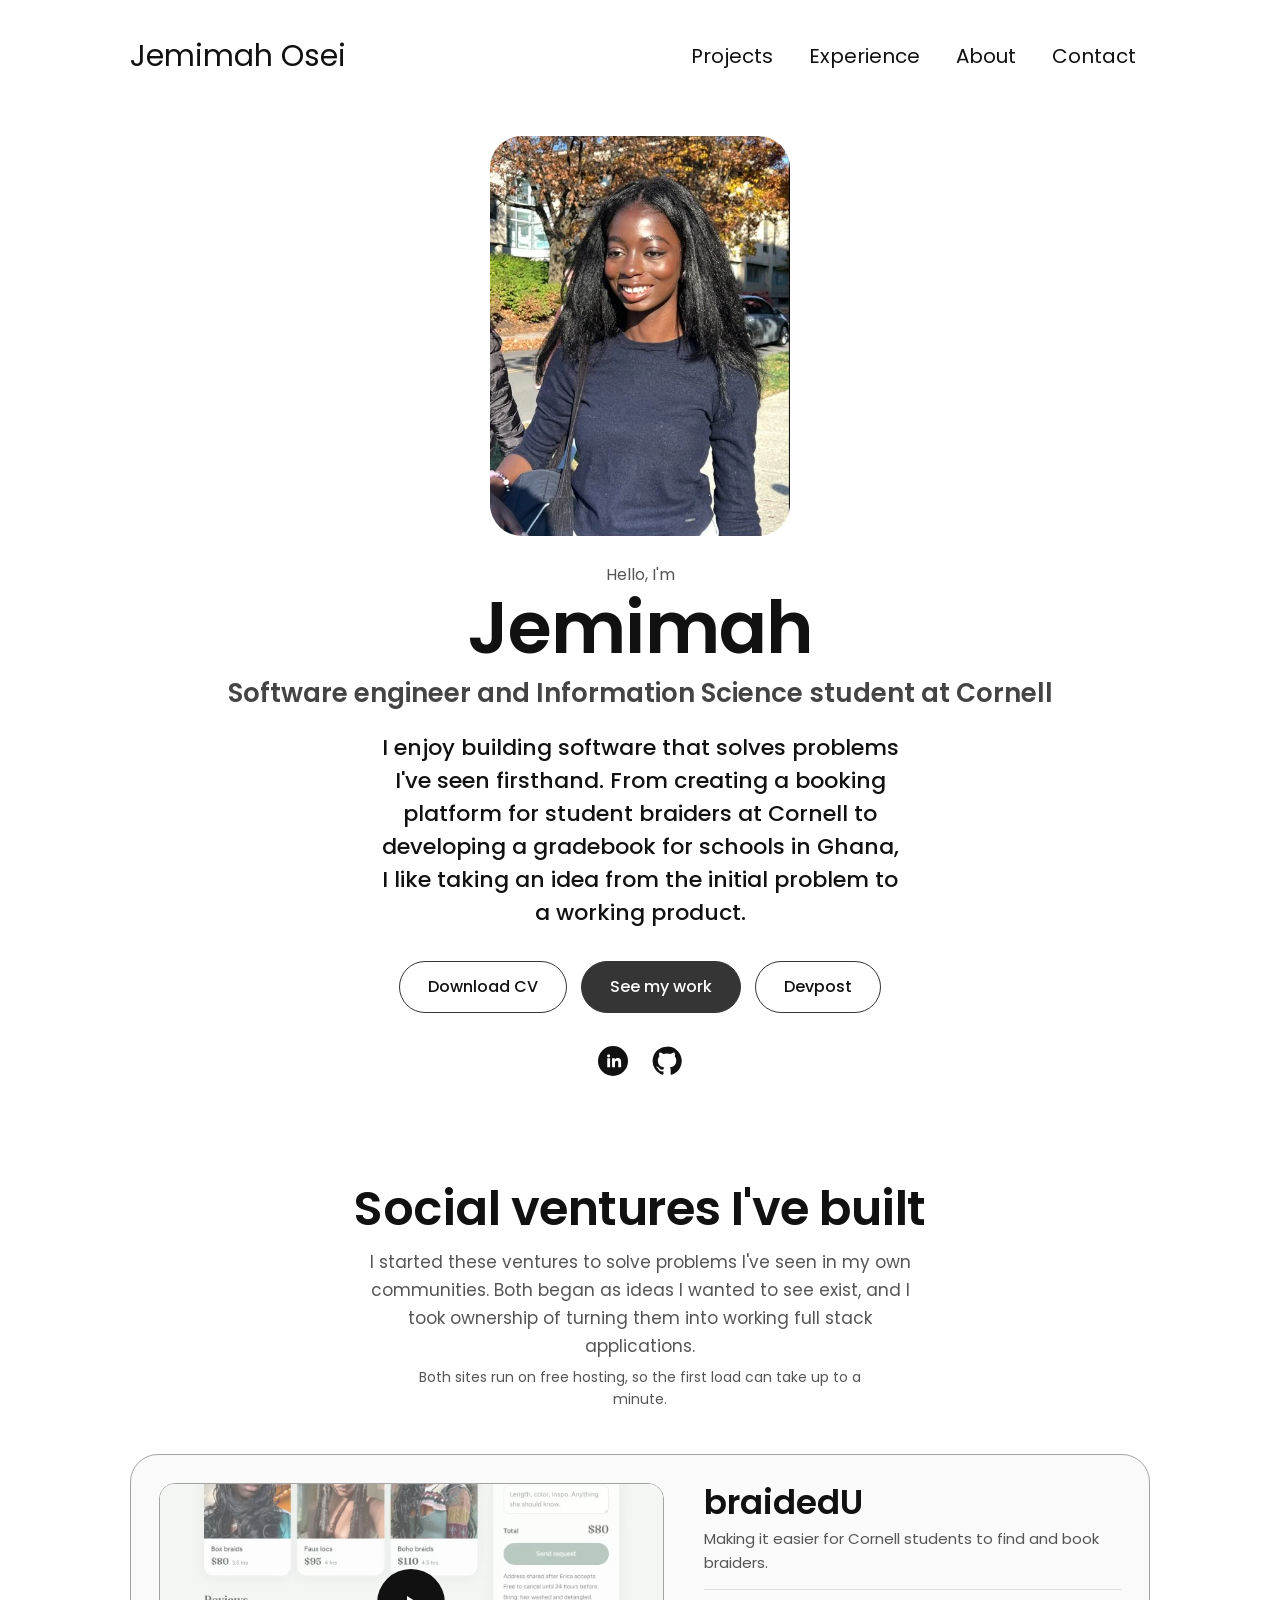
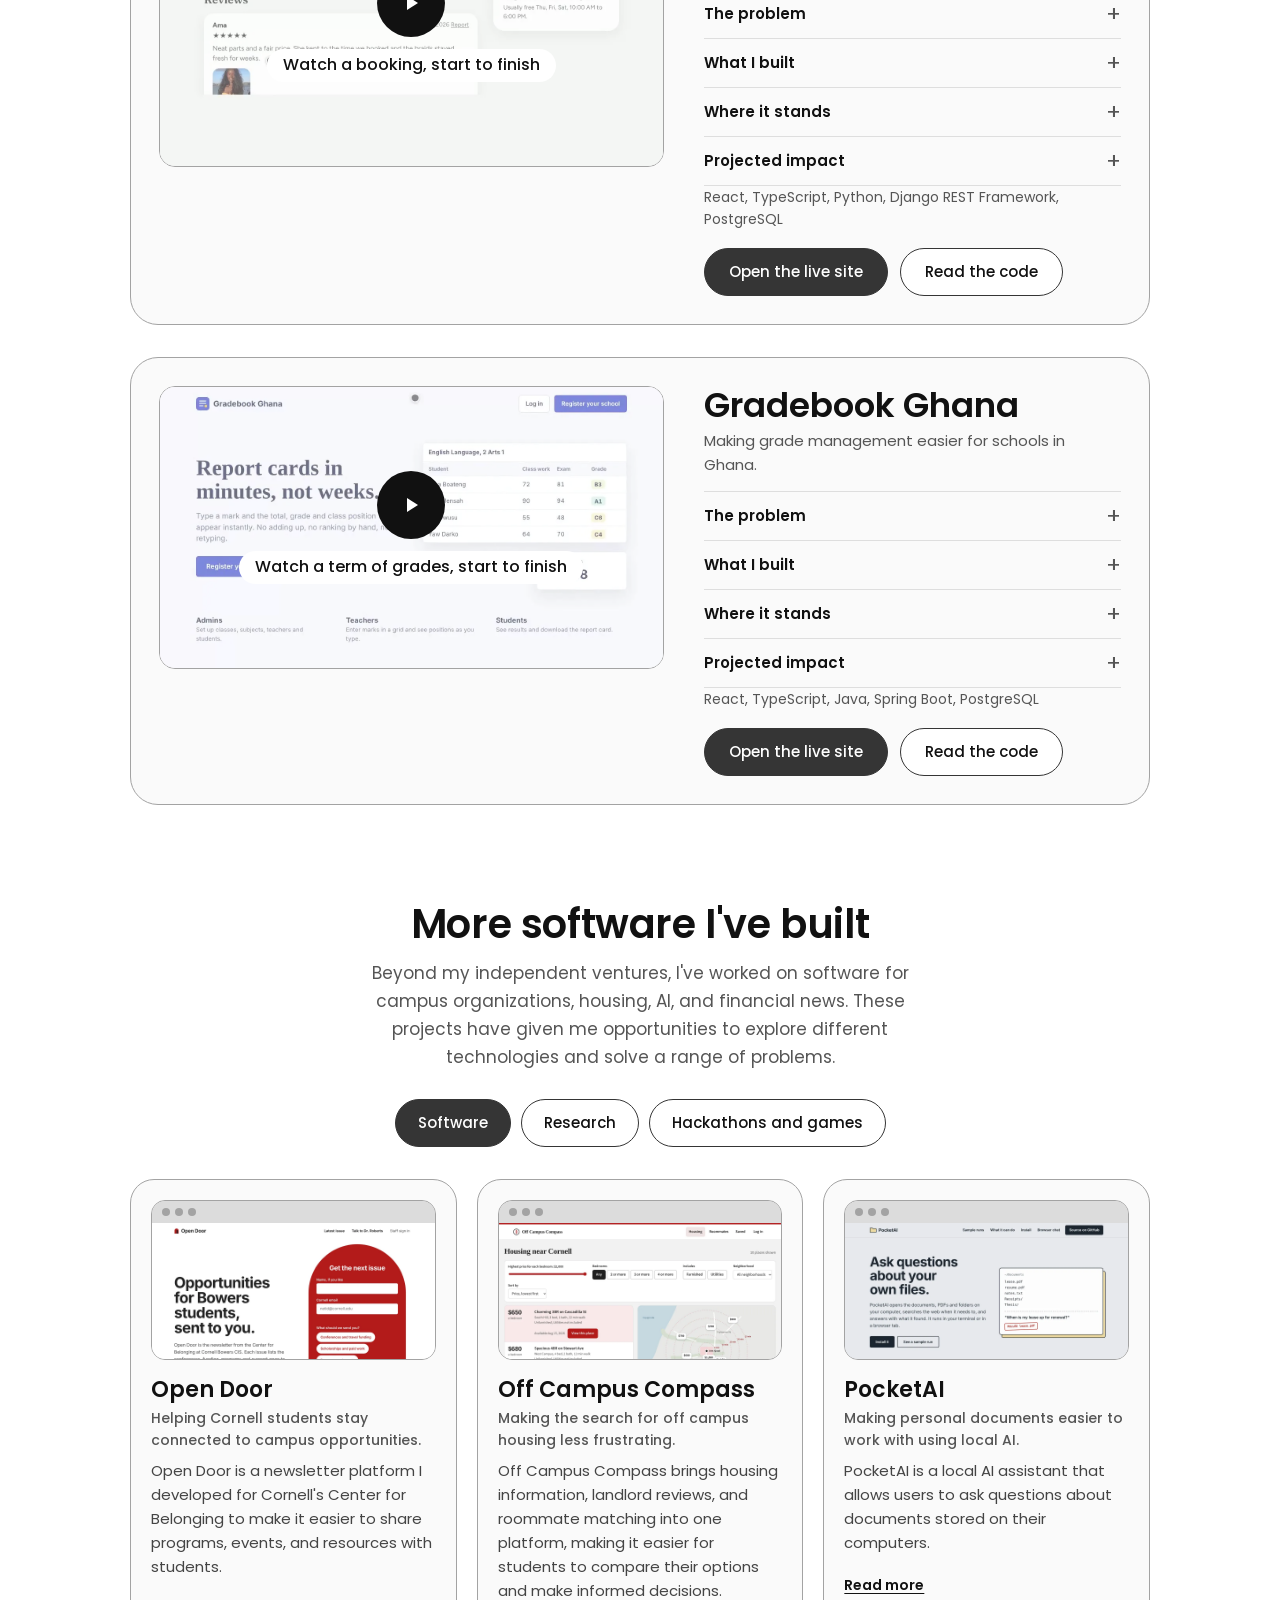
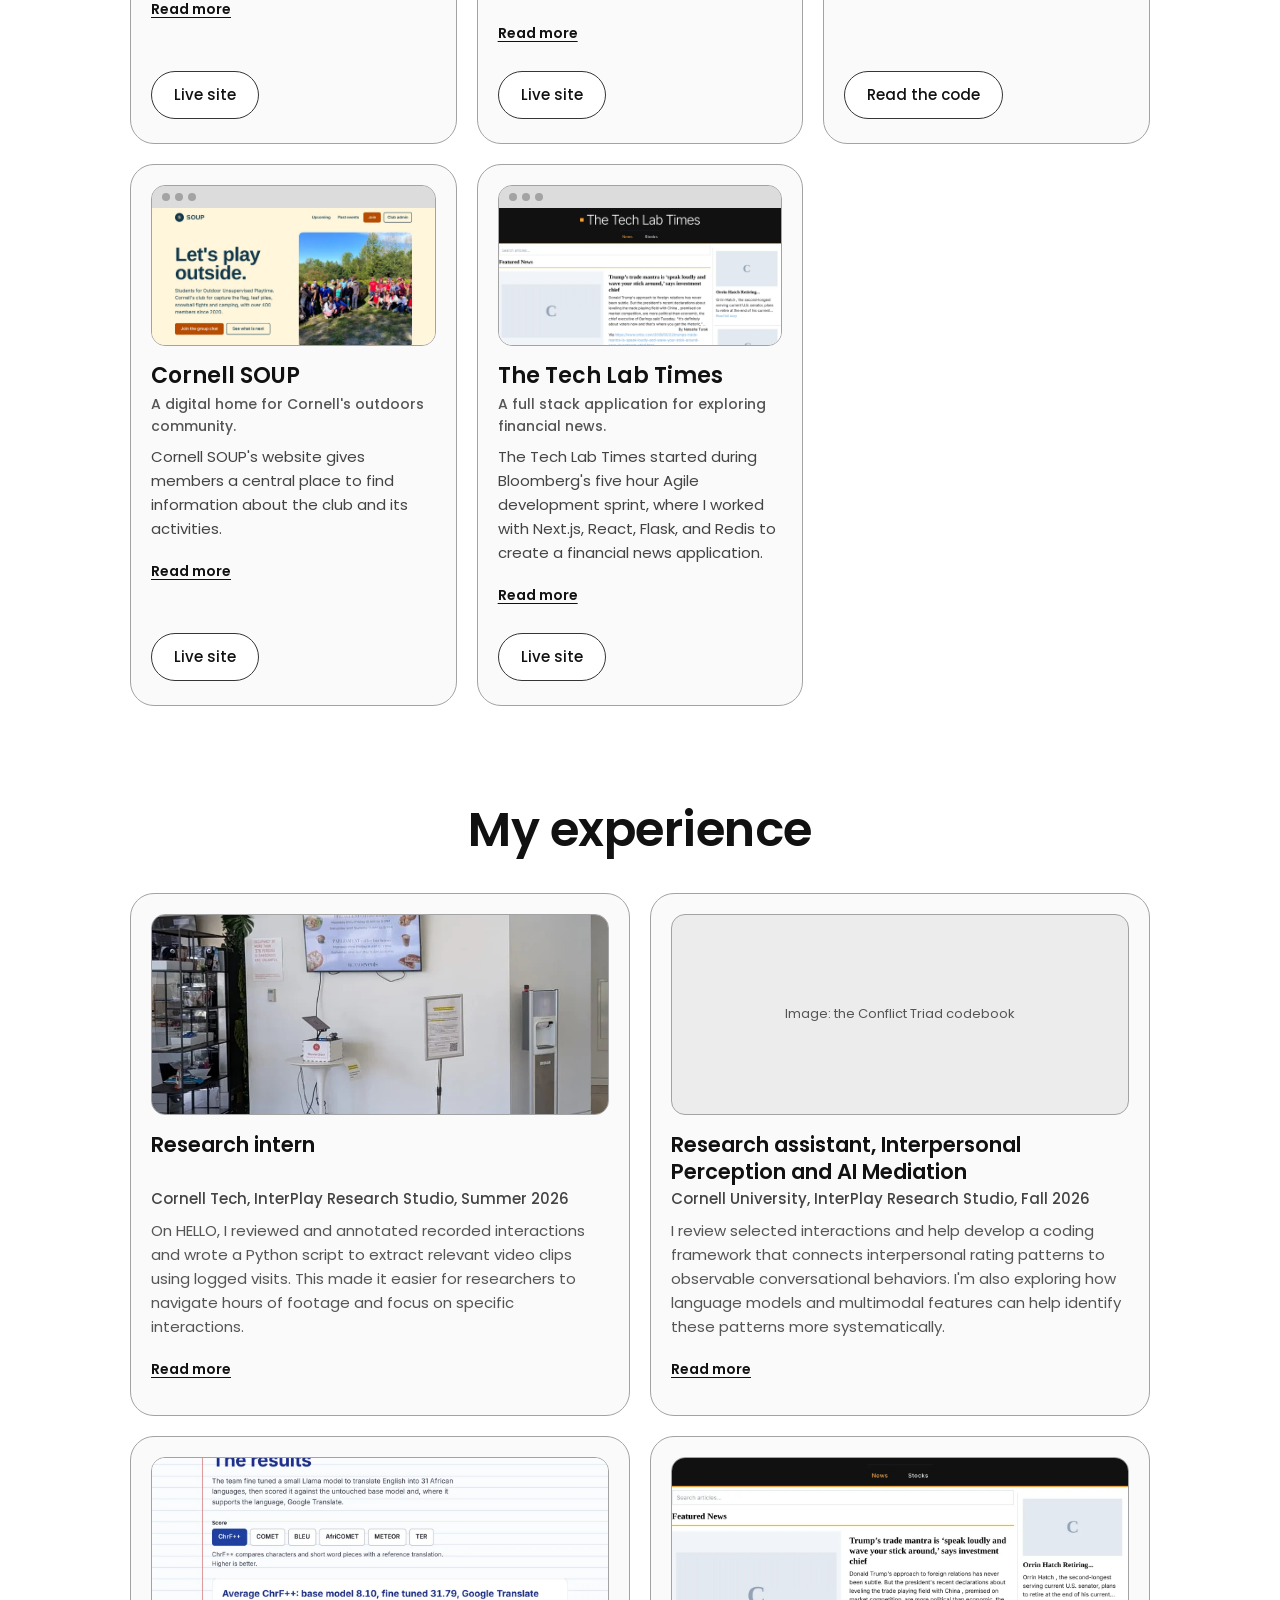
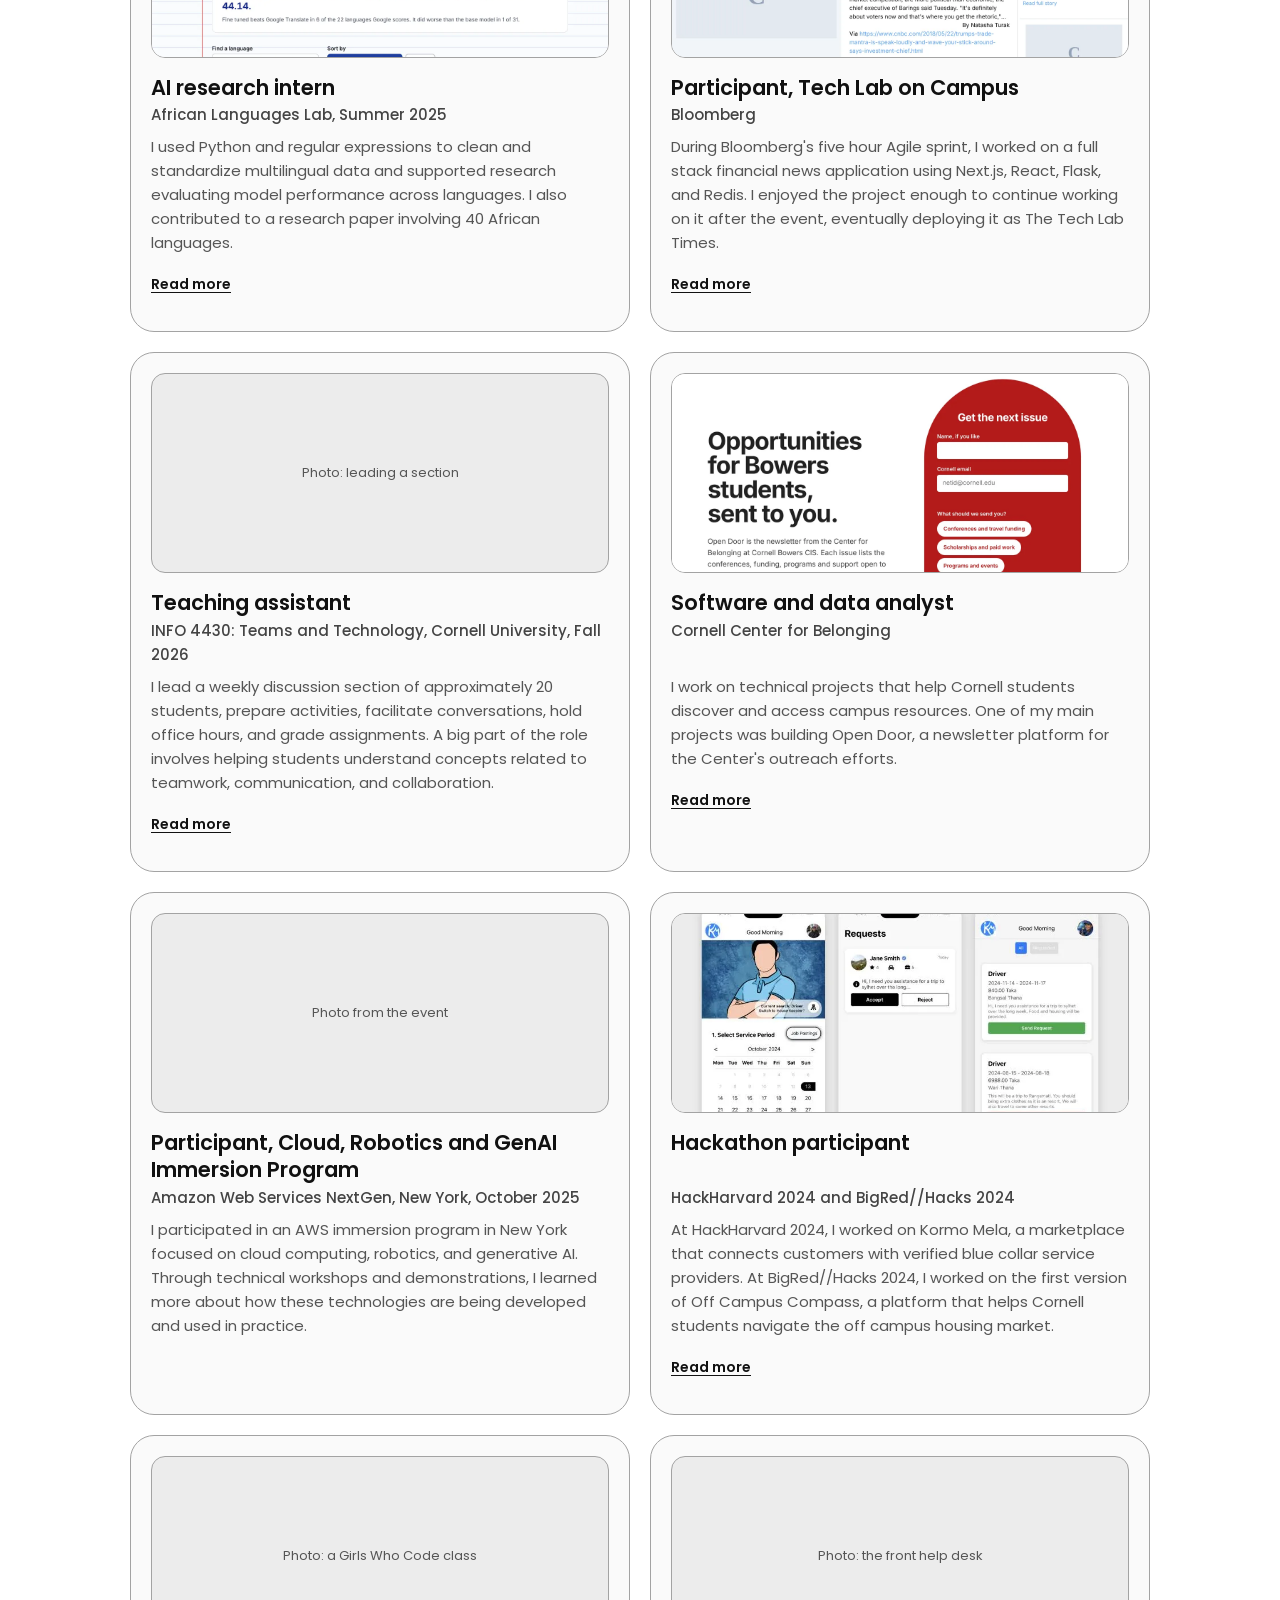
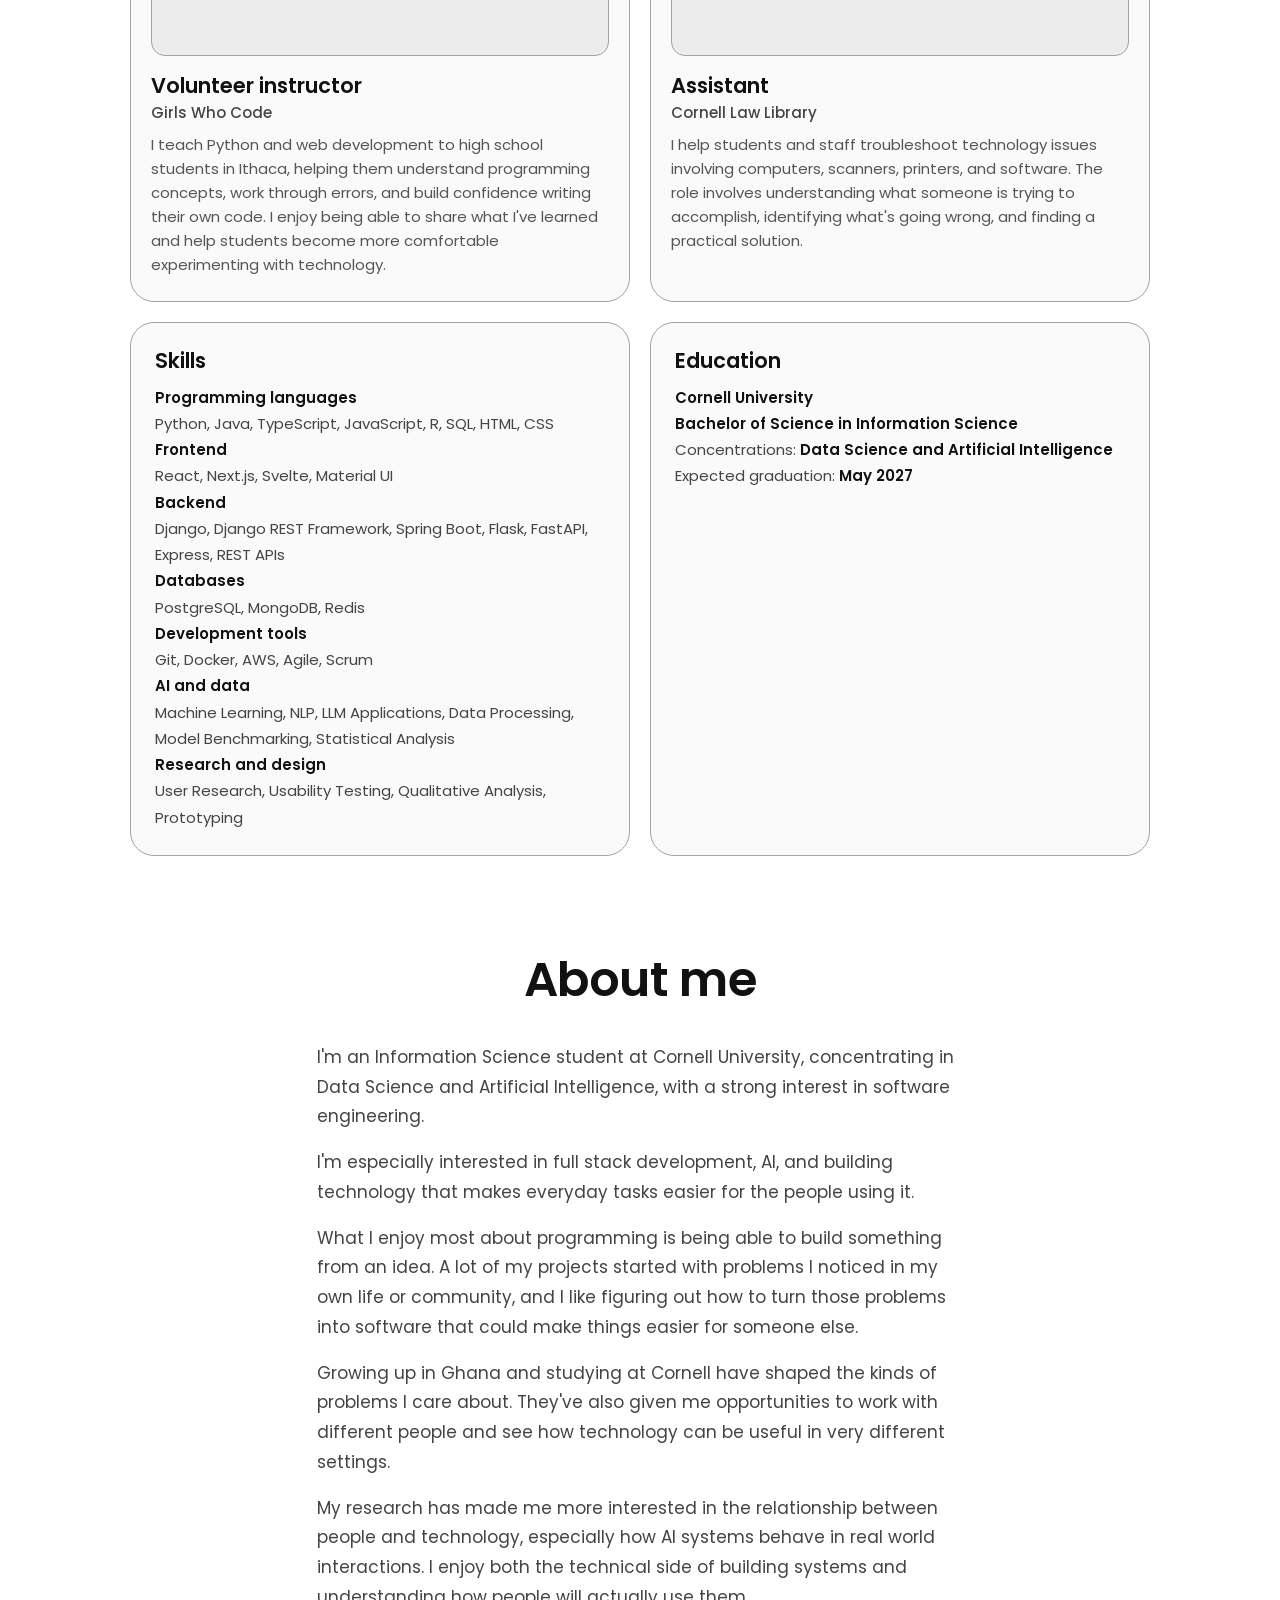
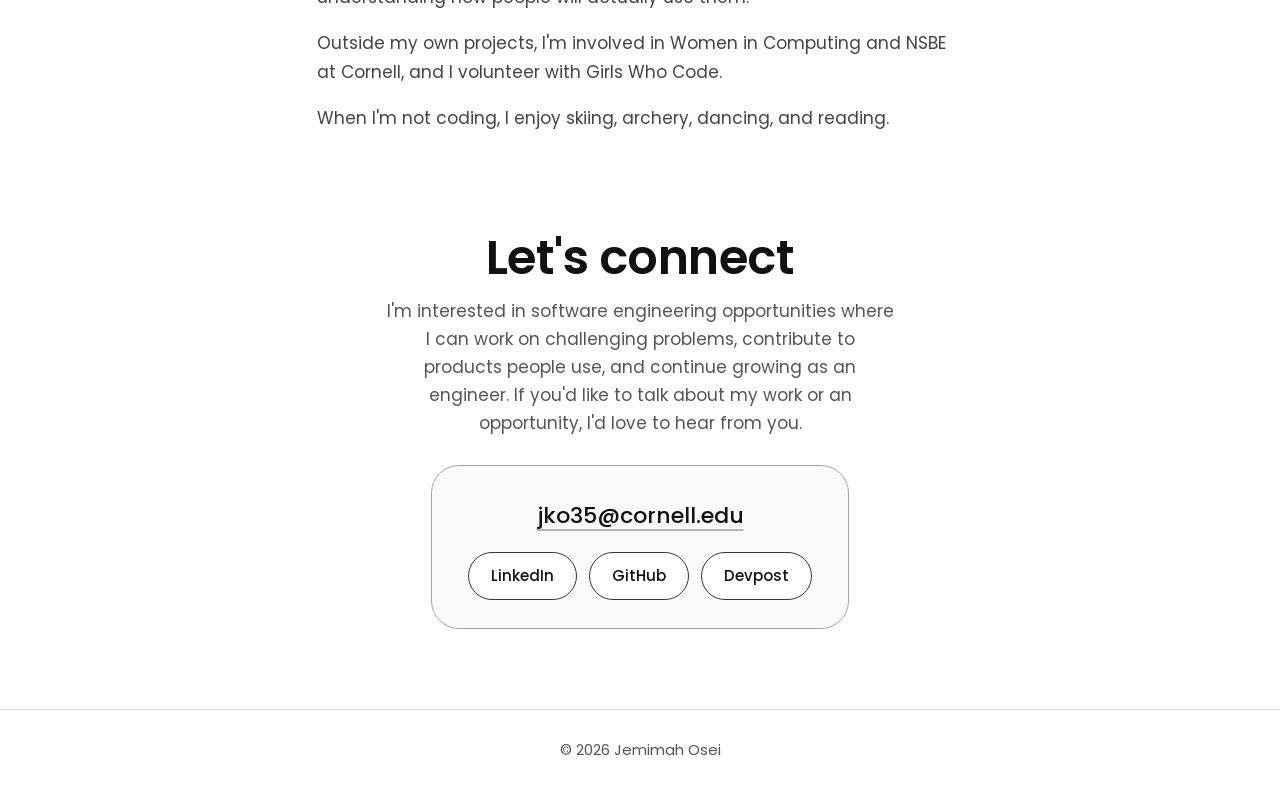
==== commit e74d59bd: "braidedU demo: proportioned portfolio photos showing the styles" ====
--- a/index.html
+++ b/index.html
@@ -17,7 +17,7 @@
 <link rel="preconnect" href="https://fonts.googleapis.com">
 <link rel="preconnect" href="https://fonts.gstatic.com" crossorigin>
 <link rel="stylesheet" href="https://fonts.googleapis.com/css2?family=Poppins:wght@300;400;500;600&amp;display=swap">
-<link rel="stylesheet" href="style.css?v=20261123o">
+<link rel="stylesheet" href="style.css?v=20261123p">
 <script type="application/ld+json">{"@context":"https://schema.org","@type":"Person","name":"Jemimah Osei","url":"https://jemimahosei.com/","image":"https://jemimahosei.com/assets/img/jemimah.webp","jobTitle":"Software engineer","alumniOf":{"@type":"CollegeOrUniversity","name":"Cornell University"},"sameAs":["https://www.linkedin.com/in/jemimaho/","https://github.com/Jemimahosei","https://devpost.com/Jemimahosei"]}</script>
 </head>
 <body>
@@ -65,9 +65,9 @@
 <span class="vname">Watch a booking, start to finish</span>
 </button>
 <div class="player" hidden>
-<video controls playsinline preload="none" poster="assets/img/braidedu-poster.webp?v=2" aria-label="braidedU: a student browsing braiders and requesting a booking">
-<source src="assets/media/braidedu.mp4?v=2" type="video/mp4">
-<track kind="captions" src="assets/media/braidedu.vtt?v=2" srclang="en" label="English" default>
+<video controls playsinline preload="none" poster="assets/img/braidedu-poster.webp?v=3" aria-label="braidedU: a student browsing braiders and requesting a booking">
+<source src="assets/media/braidedu.mp4?v=3" type="video/mp4">
+<track kind="captions" src="assets/media/braidedu.vtt?v=3" srclang="en" label="English" default>
 </video>
 <button type="button" class="back">Back to poster</button>
 </div>
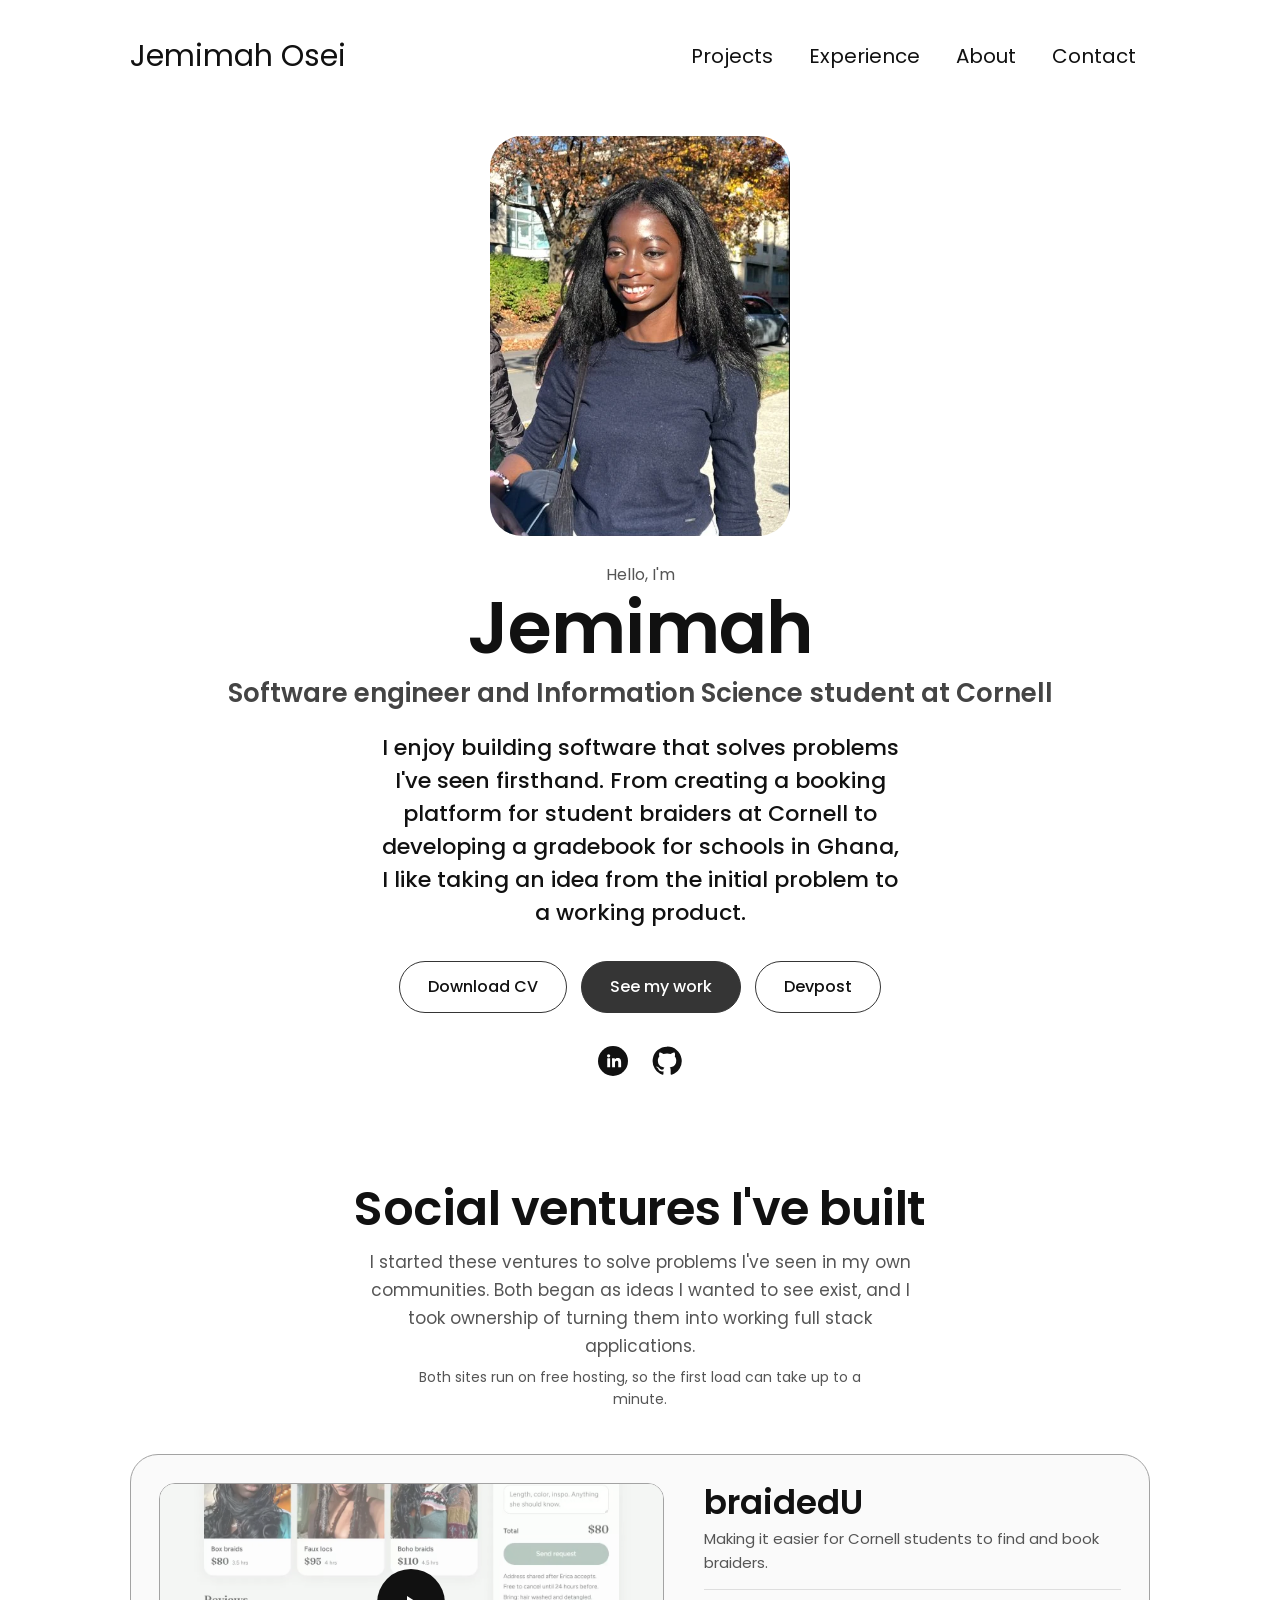
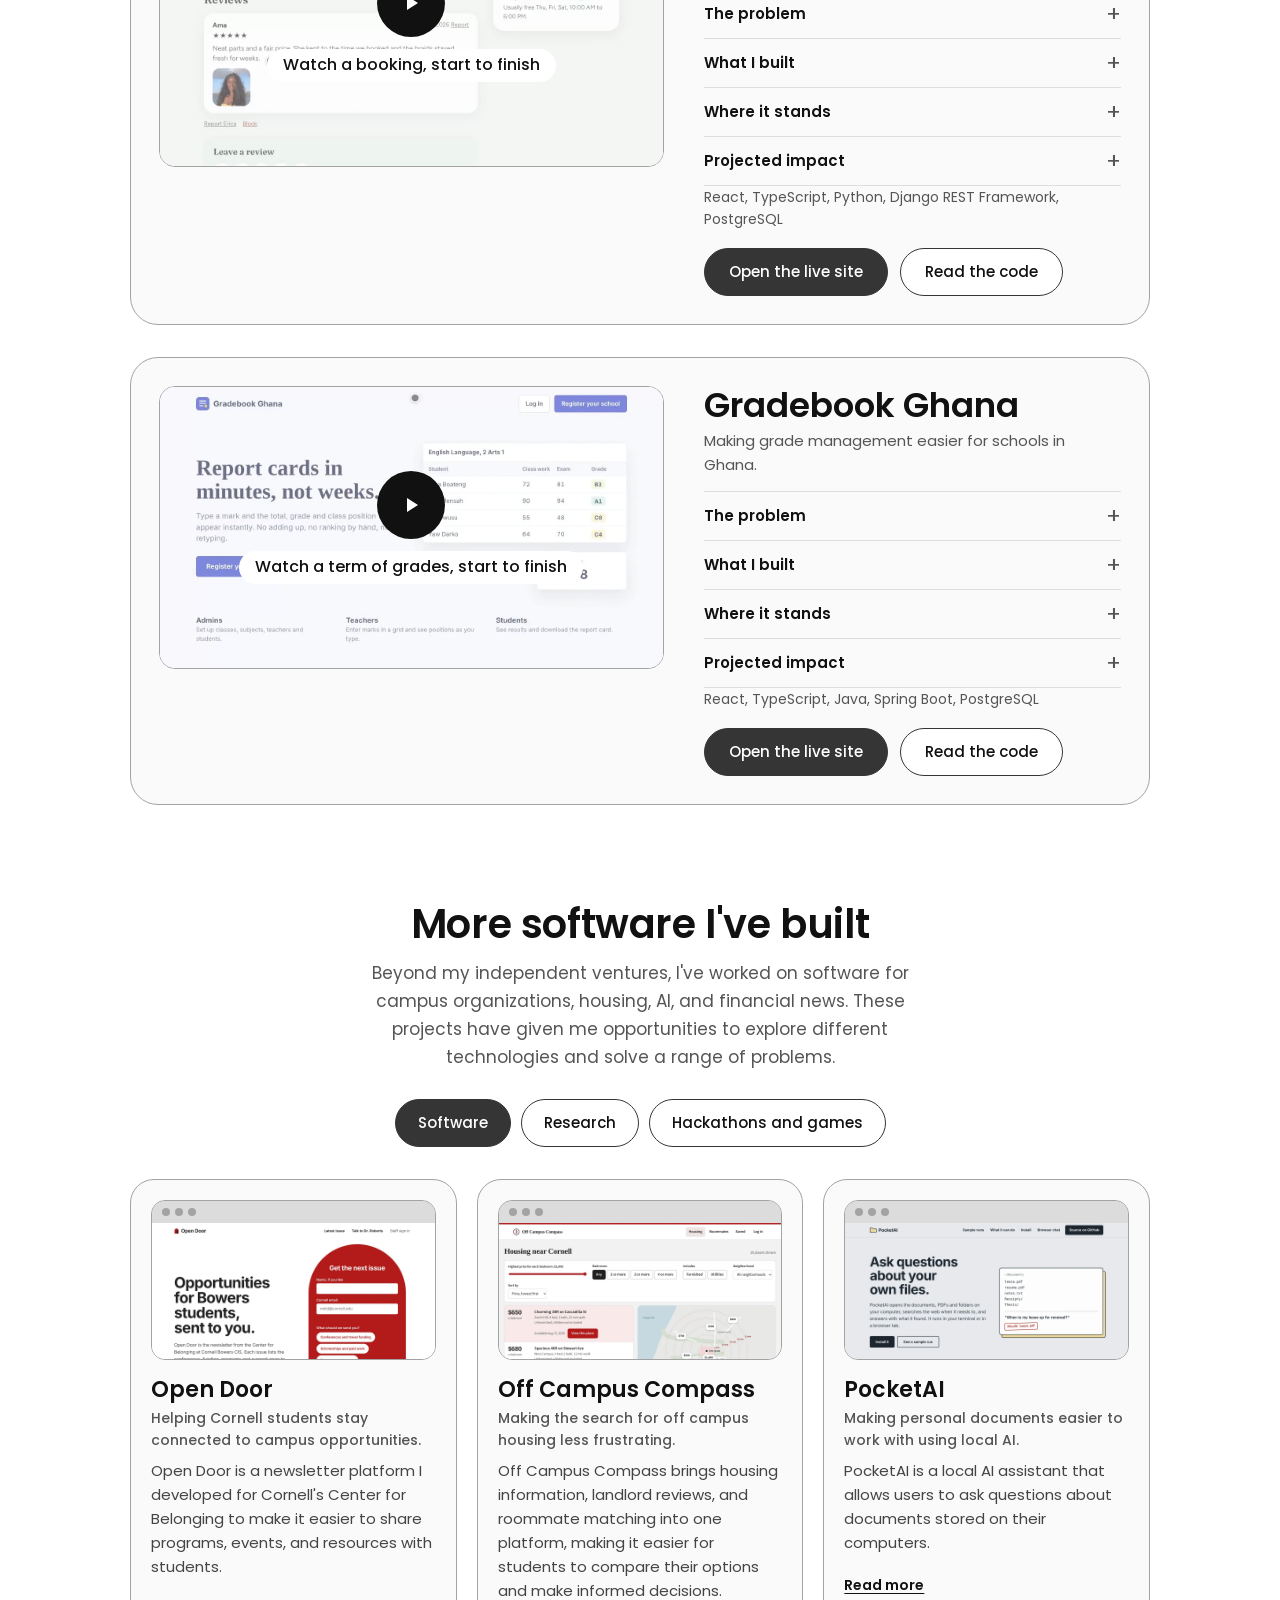
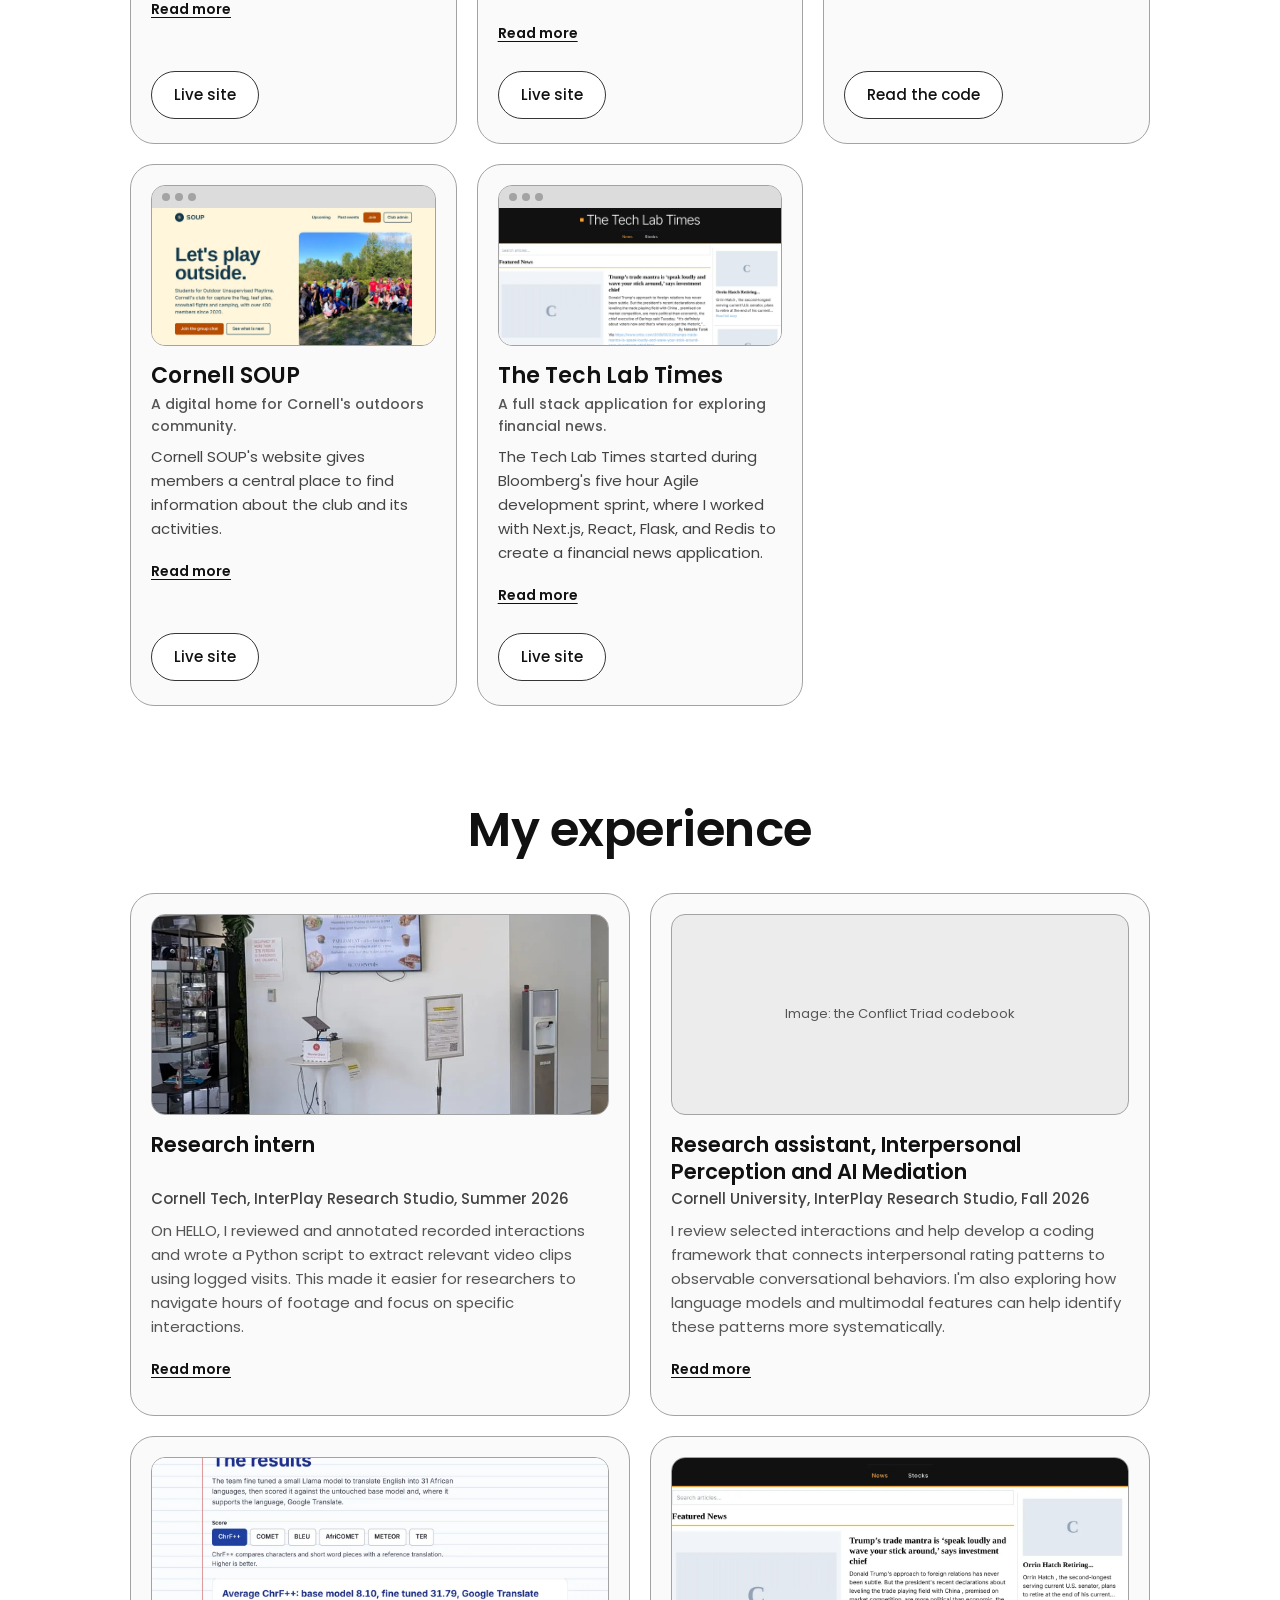
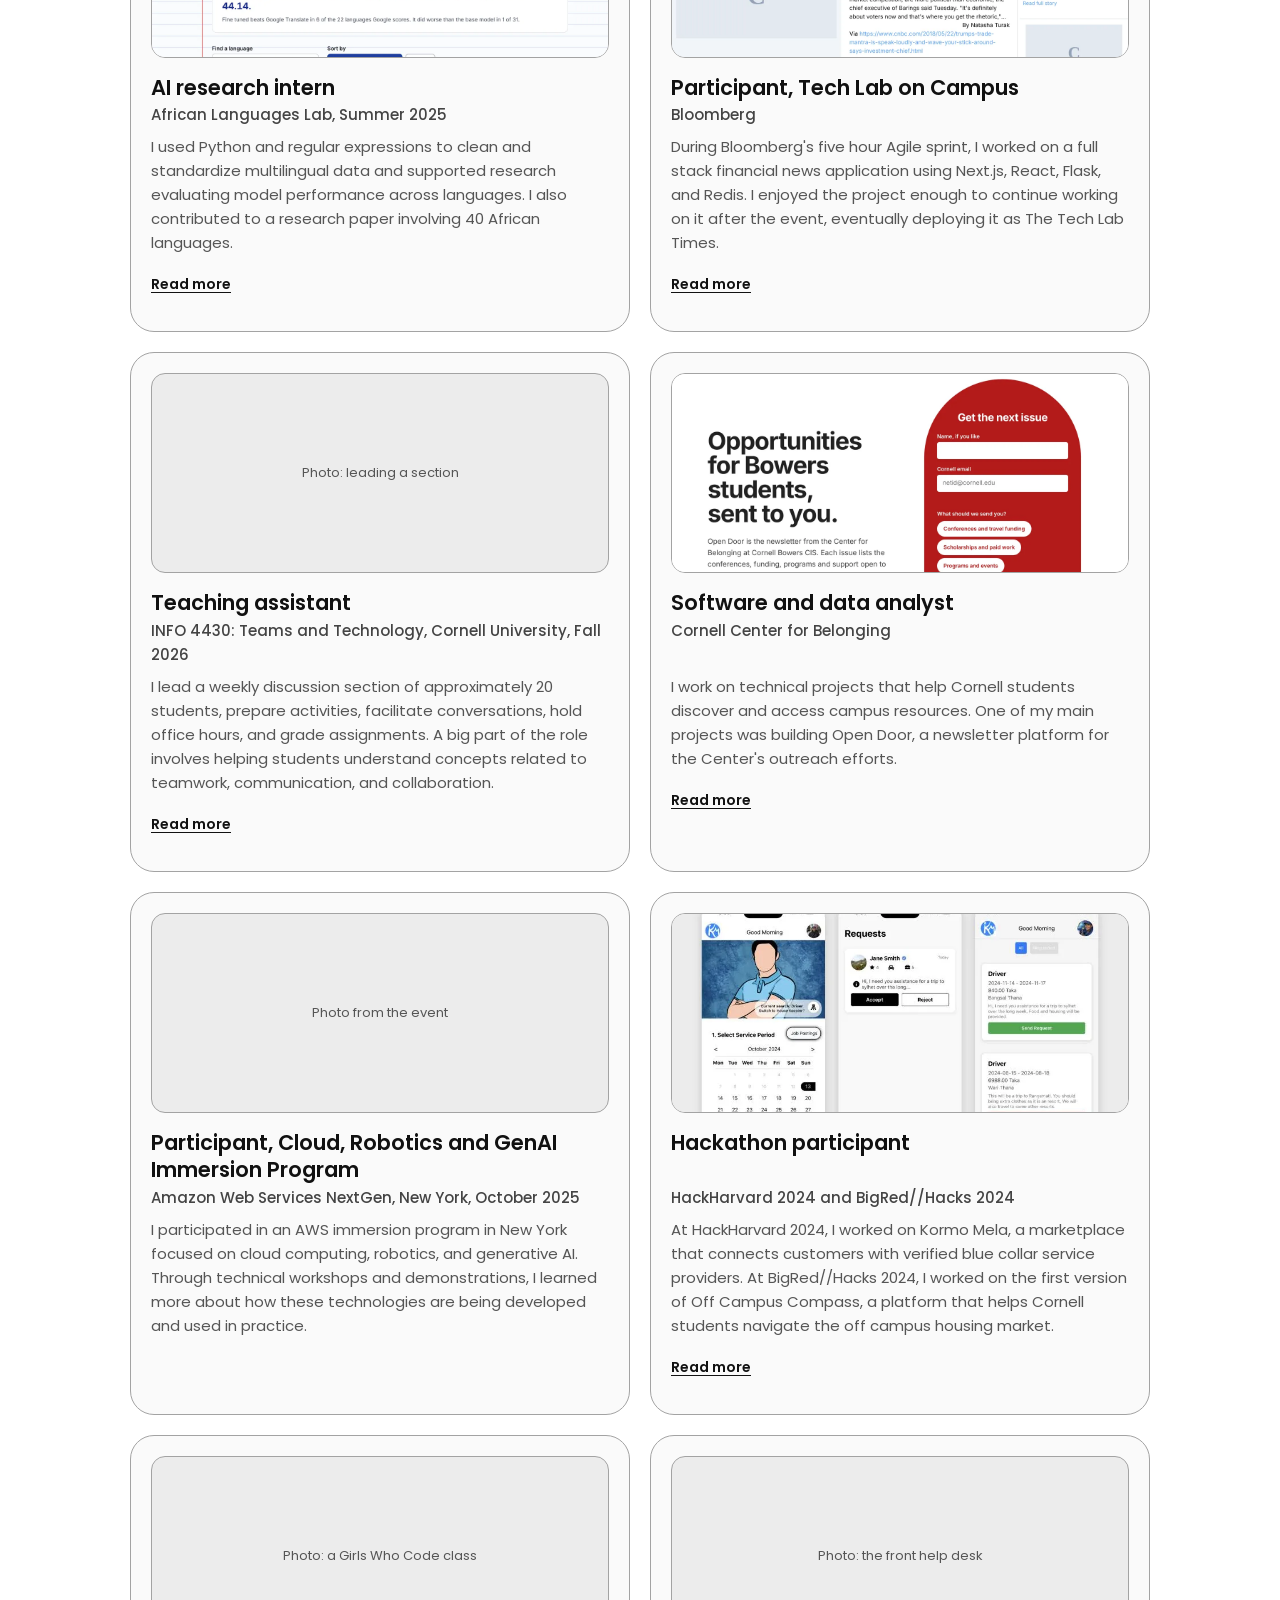
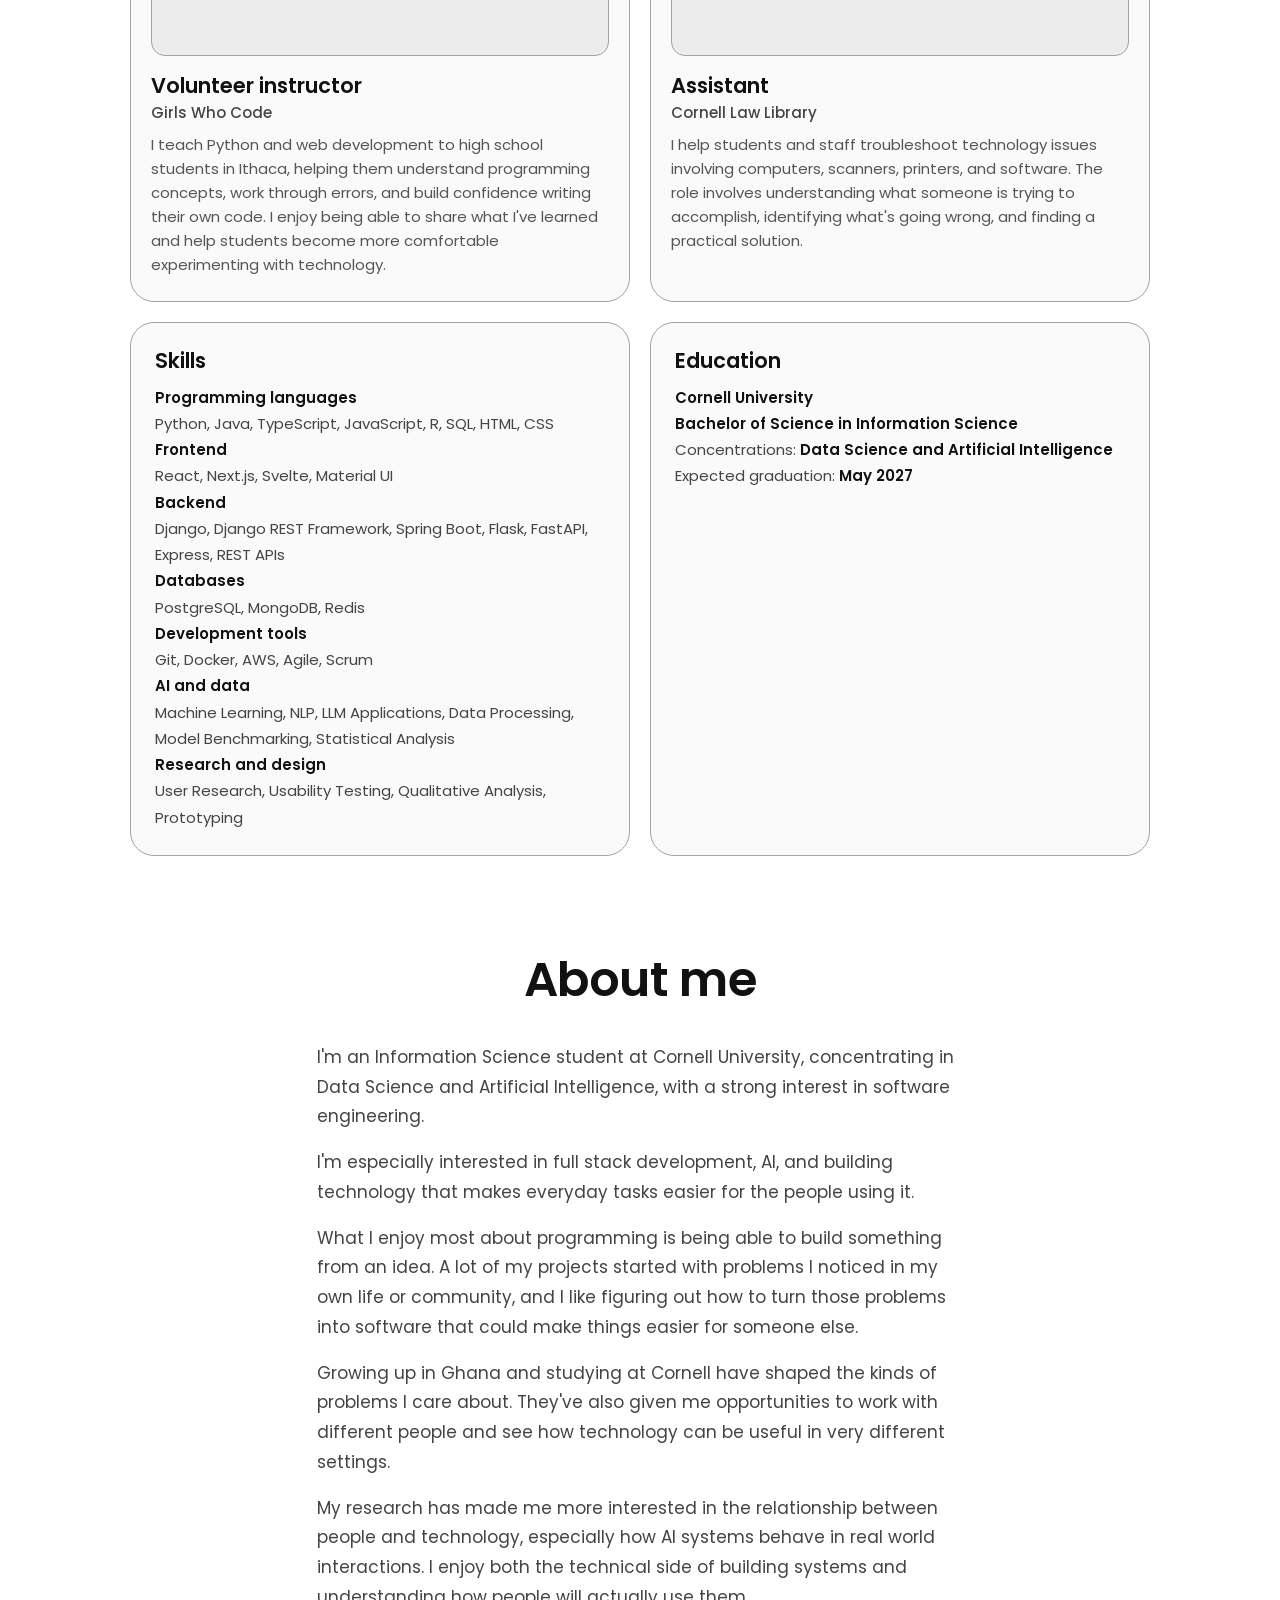
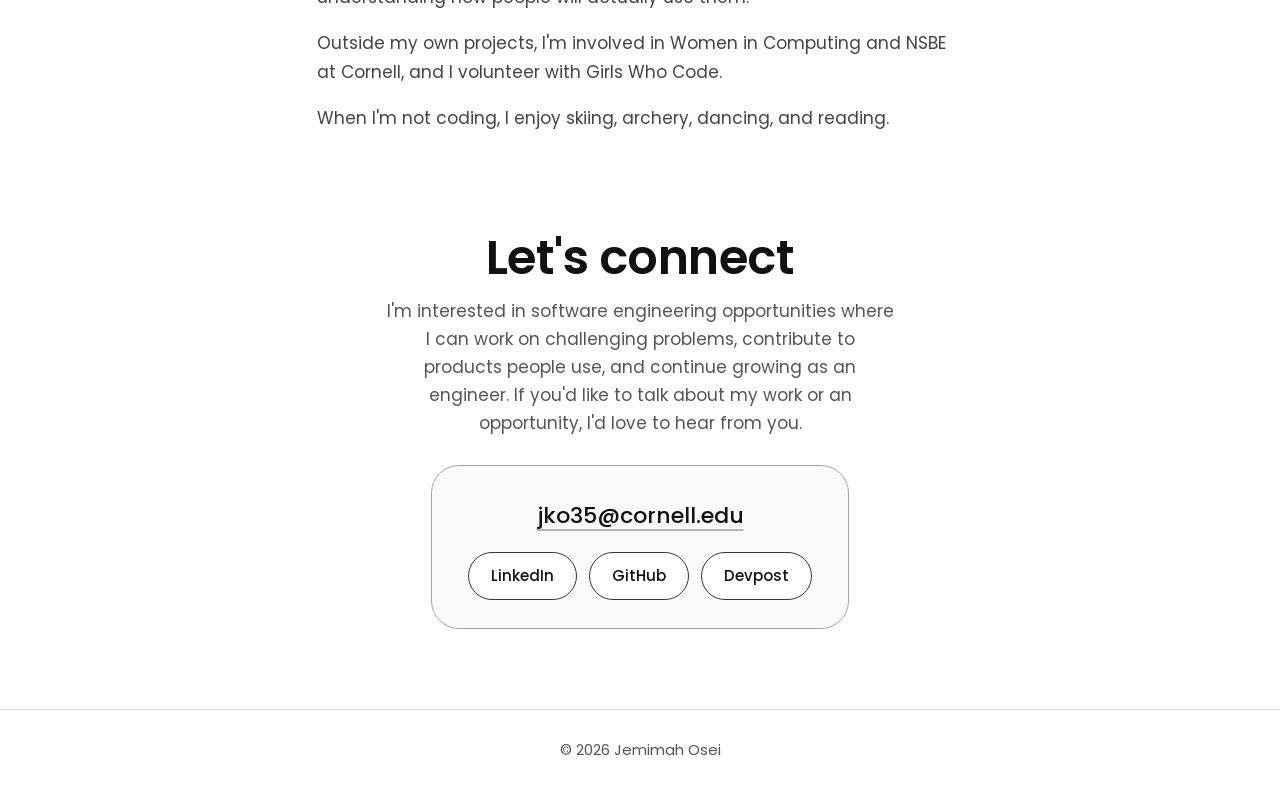
==== commit dd2740f0: "Re-record braidedU video with face-centred review photo" ====
--- a/index.html
+++ b/index.html
@@ -17,7 +17,7 @@
 <link rel="preconnect" href="https://fonts.googleapis.com">
 <link rel="preconnect" href="https://fonts.gstatic.com" crossorigin>
 <link rel="stylesheet" href="https://fonts.googleapis.com/css2?family=Poppins:wght@300;400;500;600&amp;display=swap">
-<link rel="stylesheet" href="style.css?v=20261123p">
+<link rel="stylesheet" href="style.css?v=20261123q">
 <script type="application/ld+json">{"@context":"https://schema.org","@type":"Person","name":"Jemimah Osei","url":"https://jemimahosei.com/","image":"https://jemimahosei.com/assets/img/jemimah.webp","jobTitle":"Software engineer","alumniOf":{"@type":"CollegeOrUniversity","name":"Cornell University"},"sameAs":["https://www.linkedin.com/in/jemimaho/","https://github.com/Jemimahosei","https://devpost.com/Jemimahosei"]}</script>
 </head>
 <body>
@@ -65,9 +65,9 @@
 <span class="vname">Watch a booking, start to finish</span>
 </button>
 <div class="player" hidden>
-<video controls playsinline preload="none" poster="assets/img/braidedu-poster.webp?v=3" aria-label="braidedU: a student browsing braiders and requesting a booking">
-<source src="assets/media/braidedu.mp4?v=3" type="video/mp4">
-<track kind="captions" src="assets/media/braidedu.vtt?v=3" srclang="en" label="English" default>
+<video controls playsinline preload="none" poster="assets/img/braidedu-poster.webp?v=4" aria-label="braidedU: a student browsing braiders and requesting a booking">
+<source src="assets/media/braidedu.mp4?v=4" type="video/mp4">
+<track kind="captions" src="assets/media/braidedu.vtt?v=4" srclang="en" label="English" default>
 </video>
 <button type="button" class="back">Back to poster</button>
 </div>
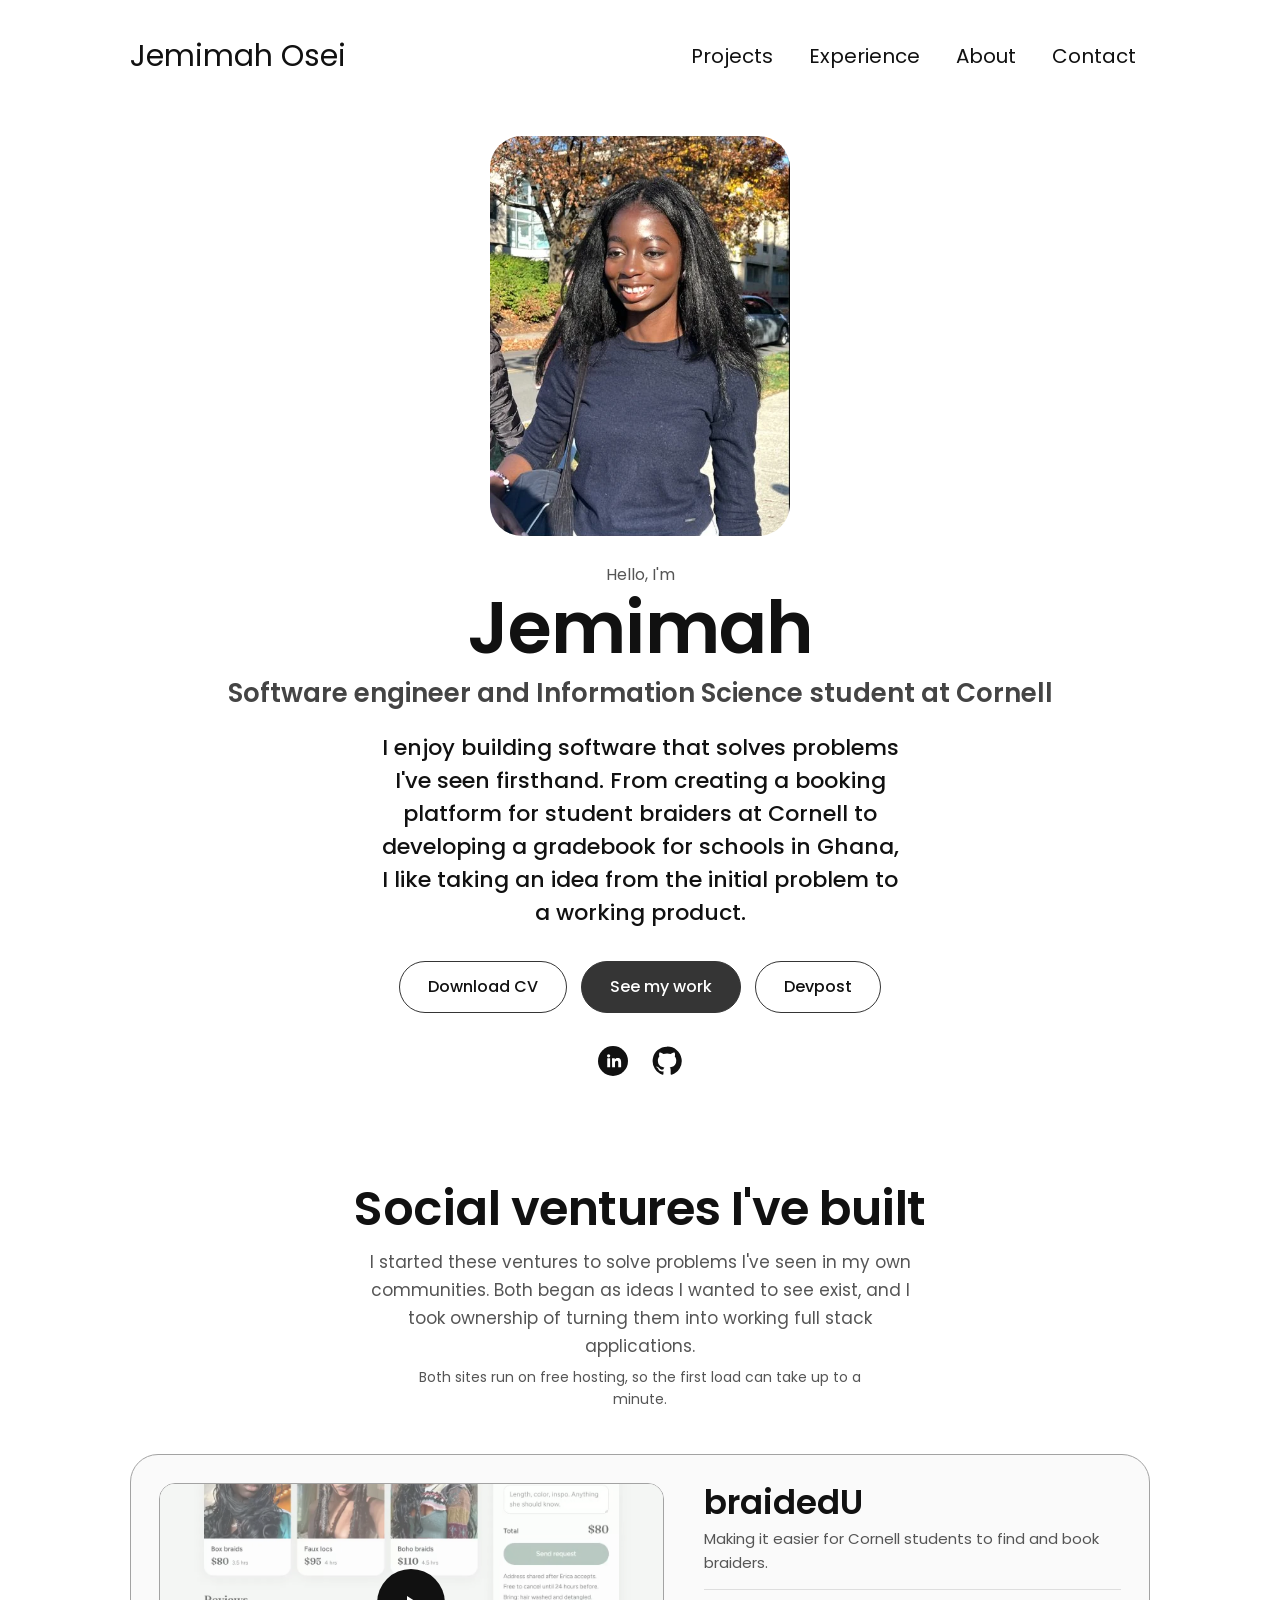
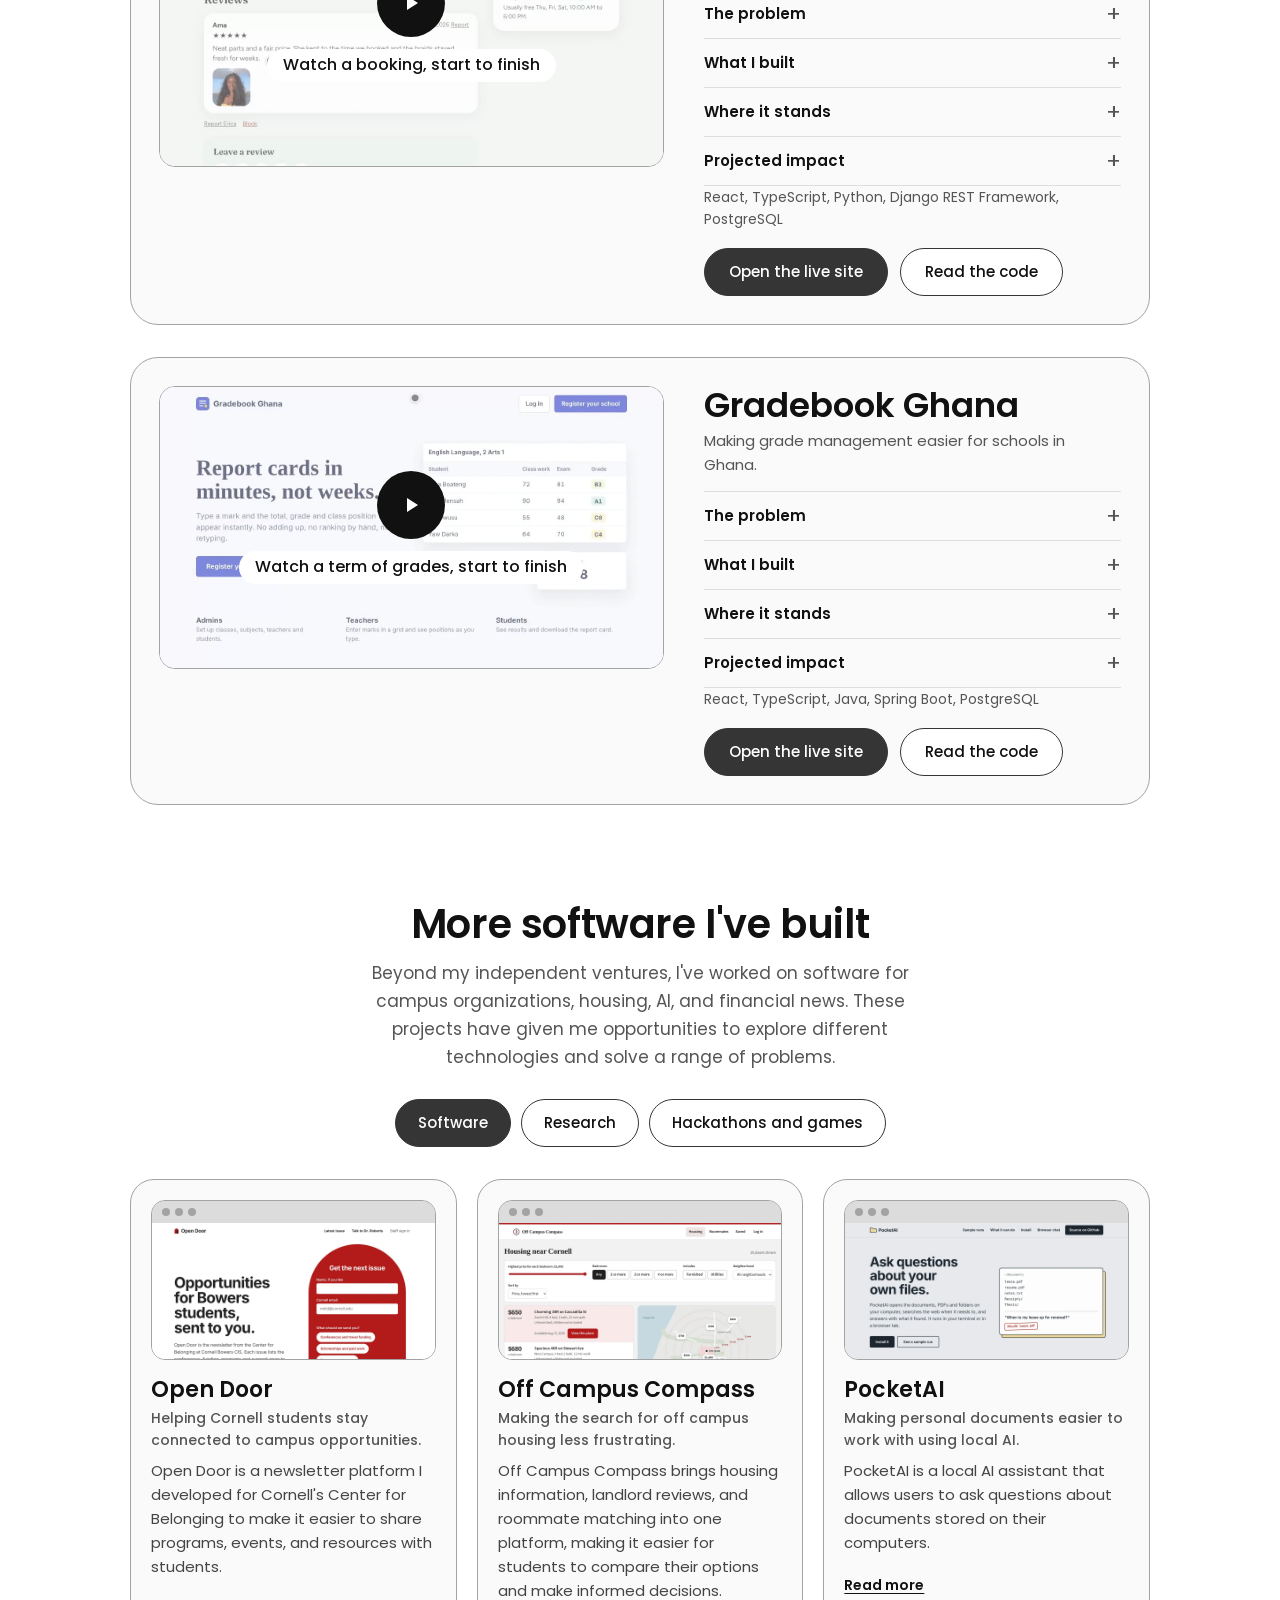
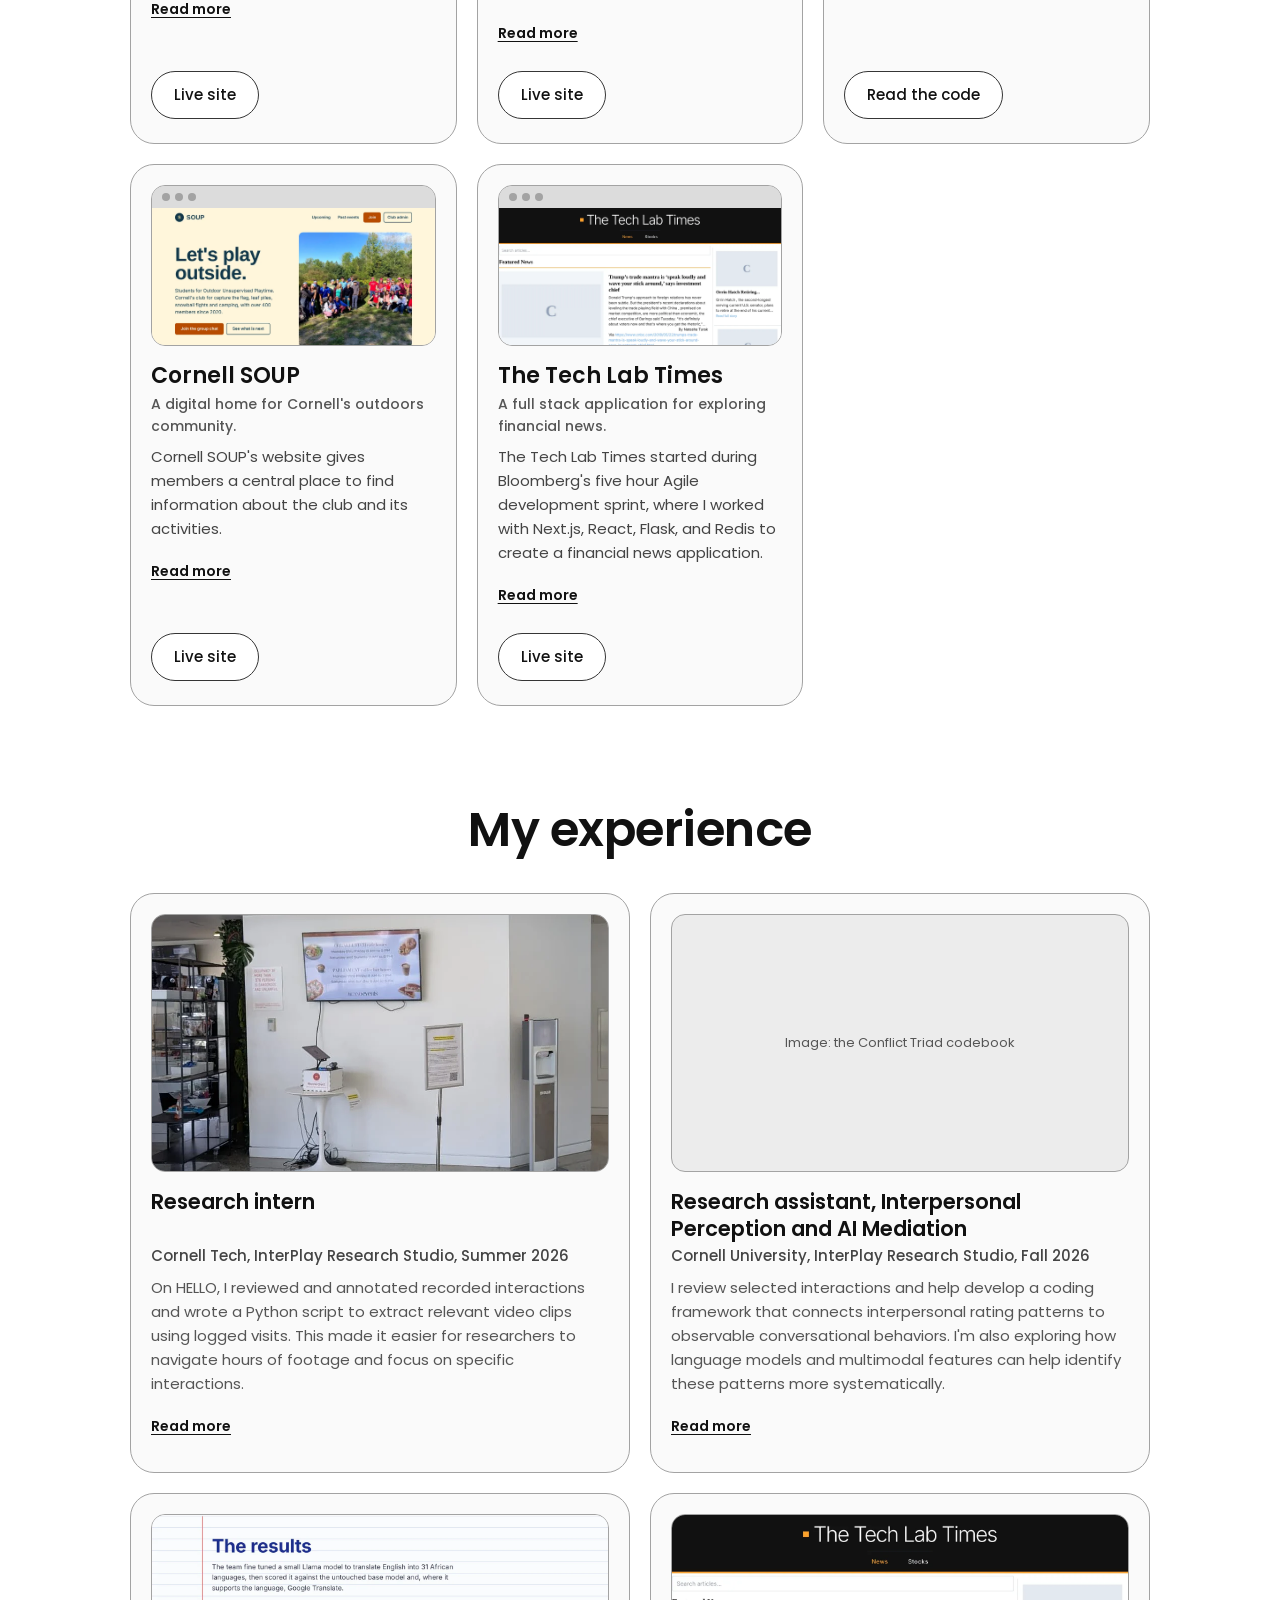
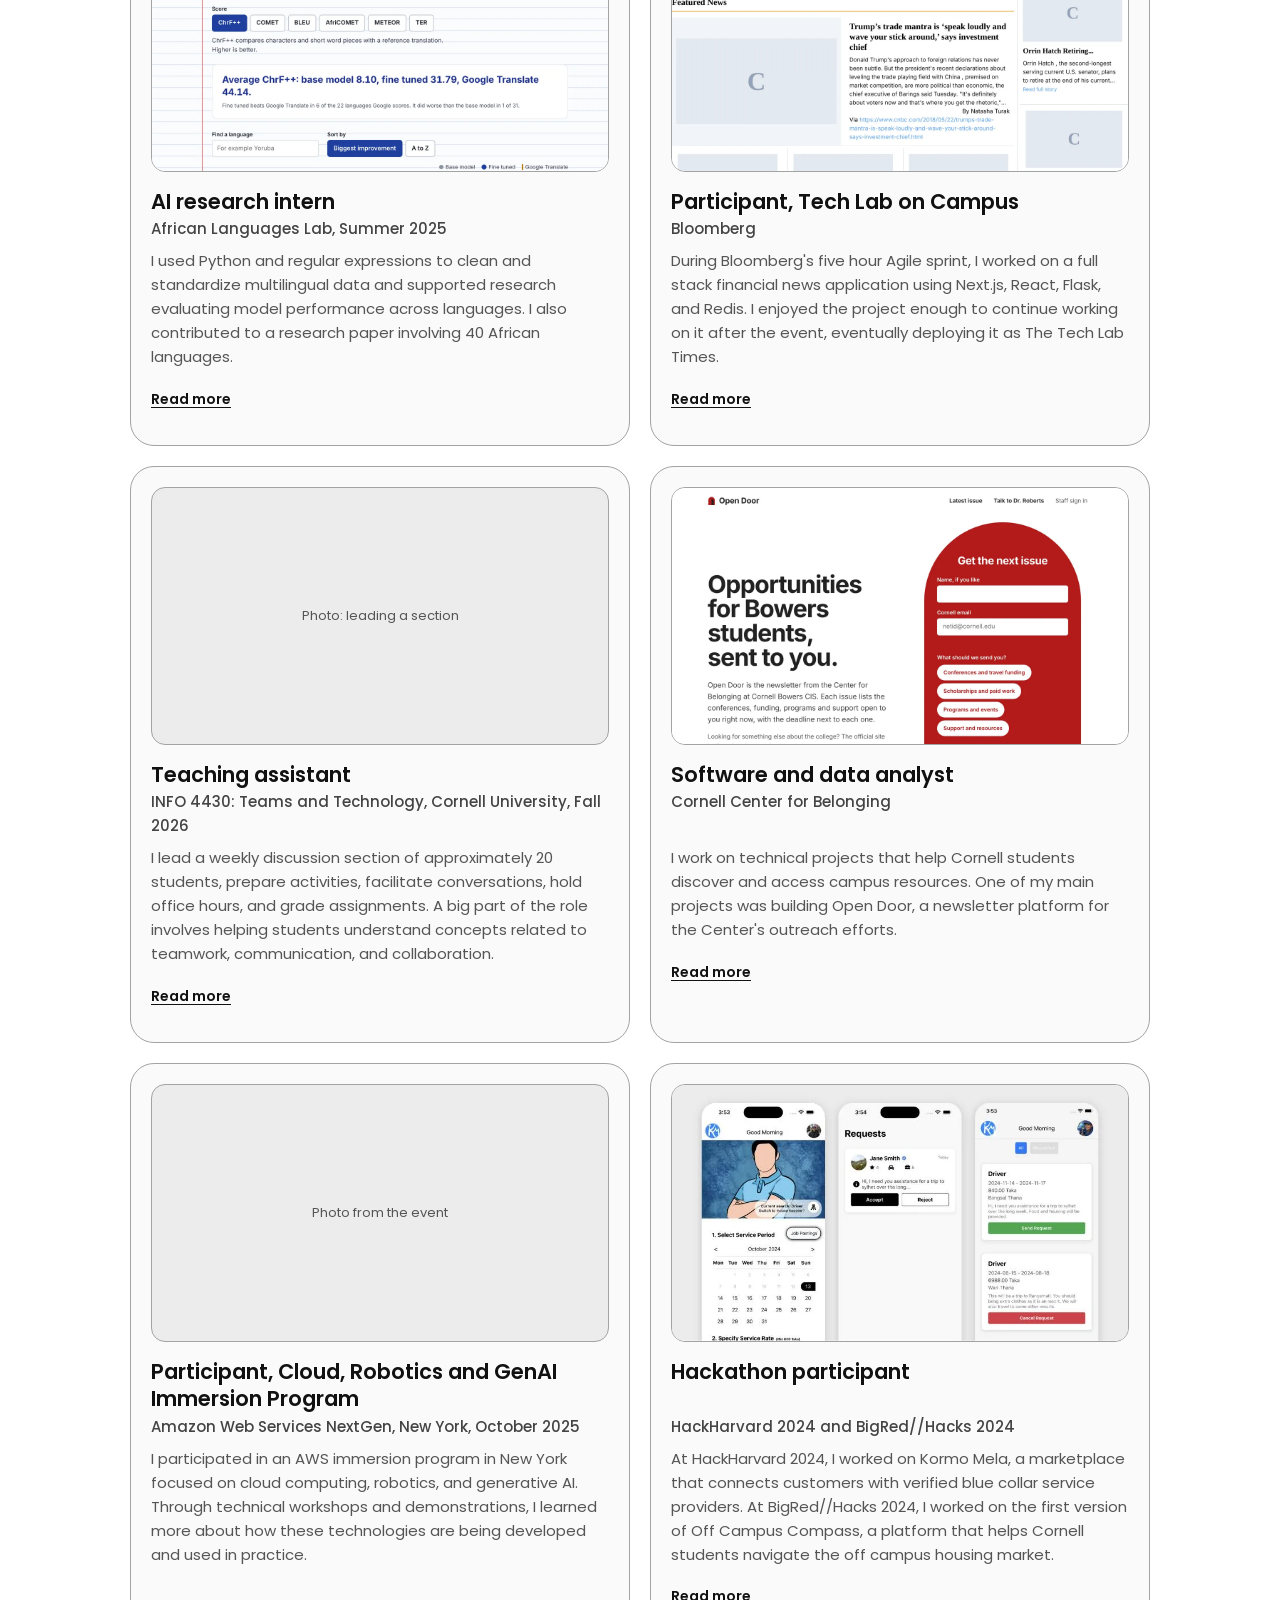
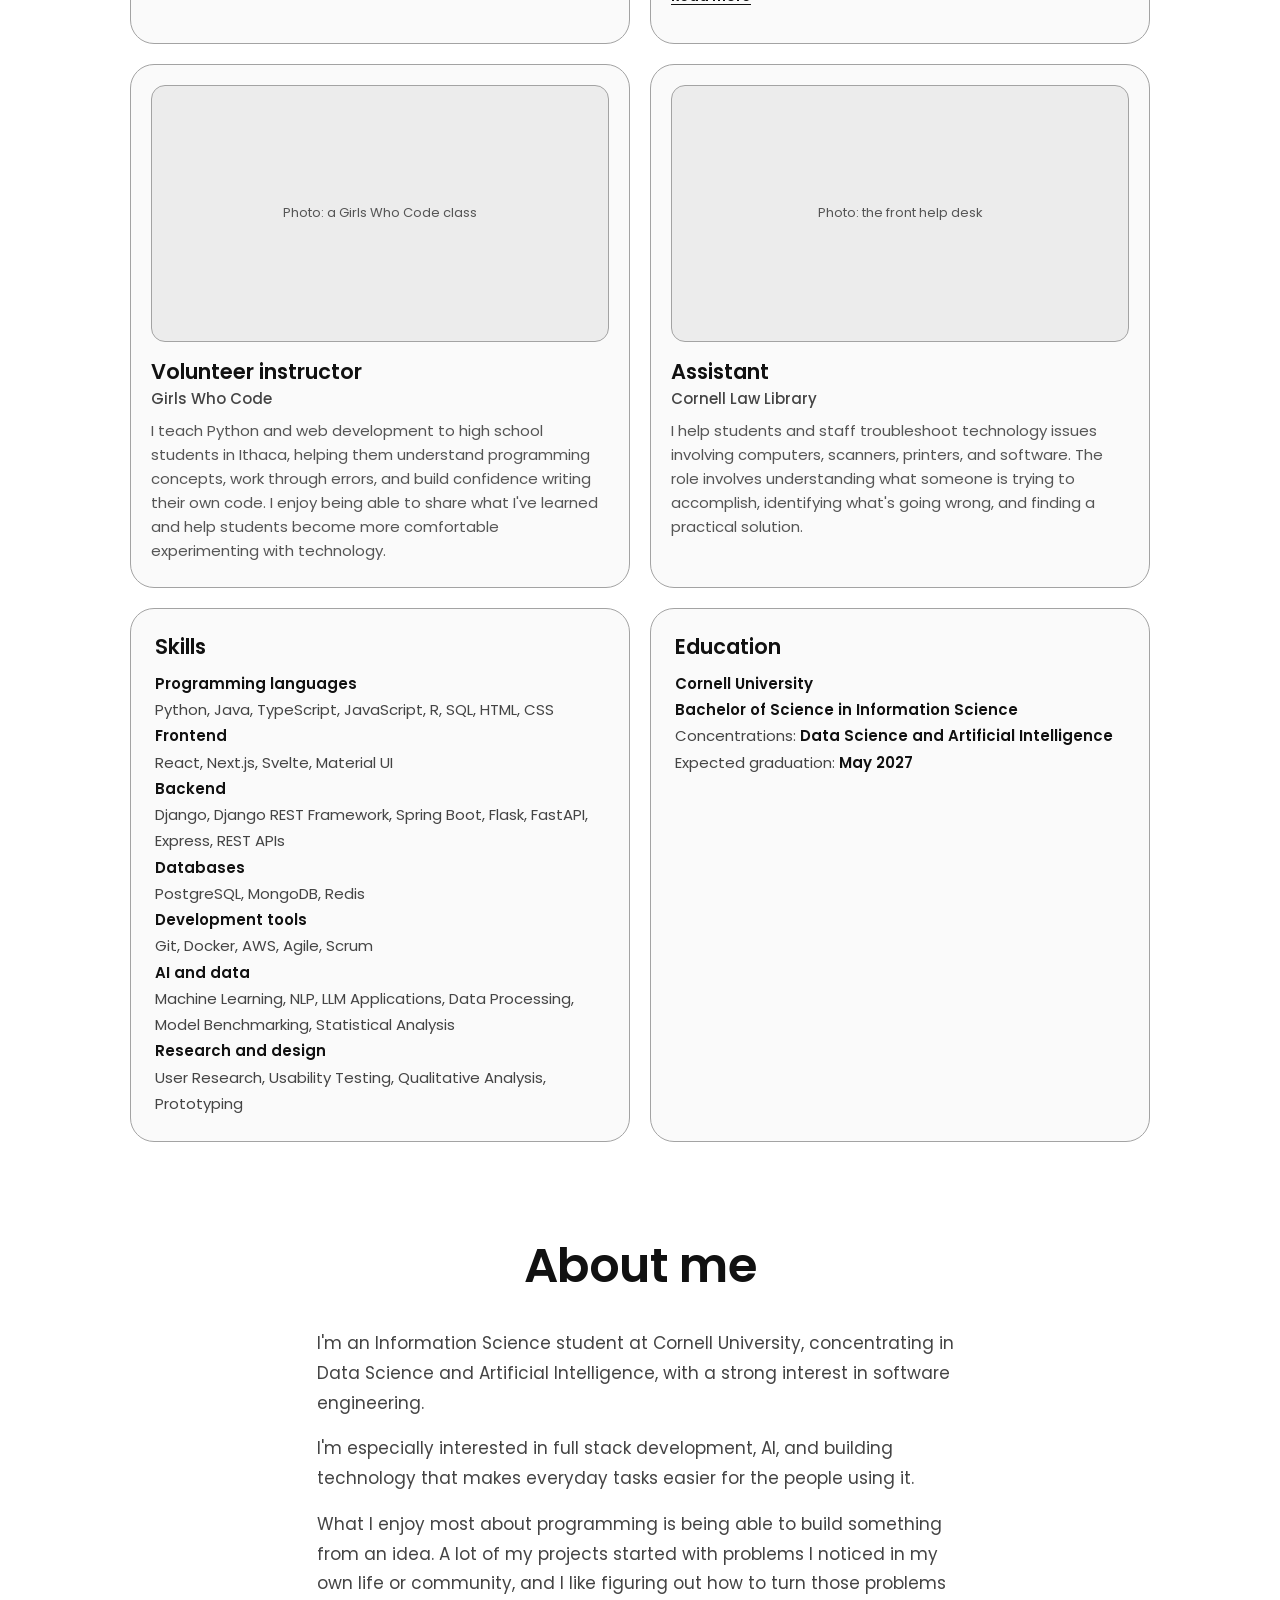
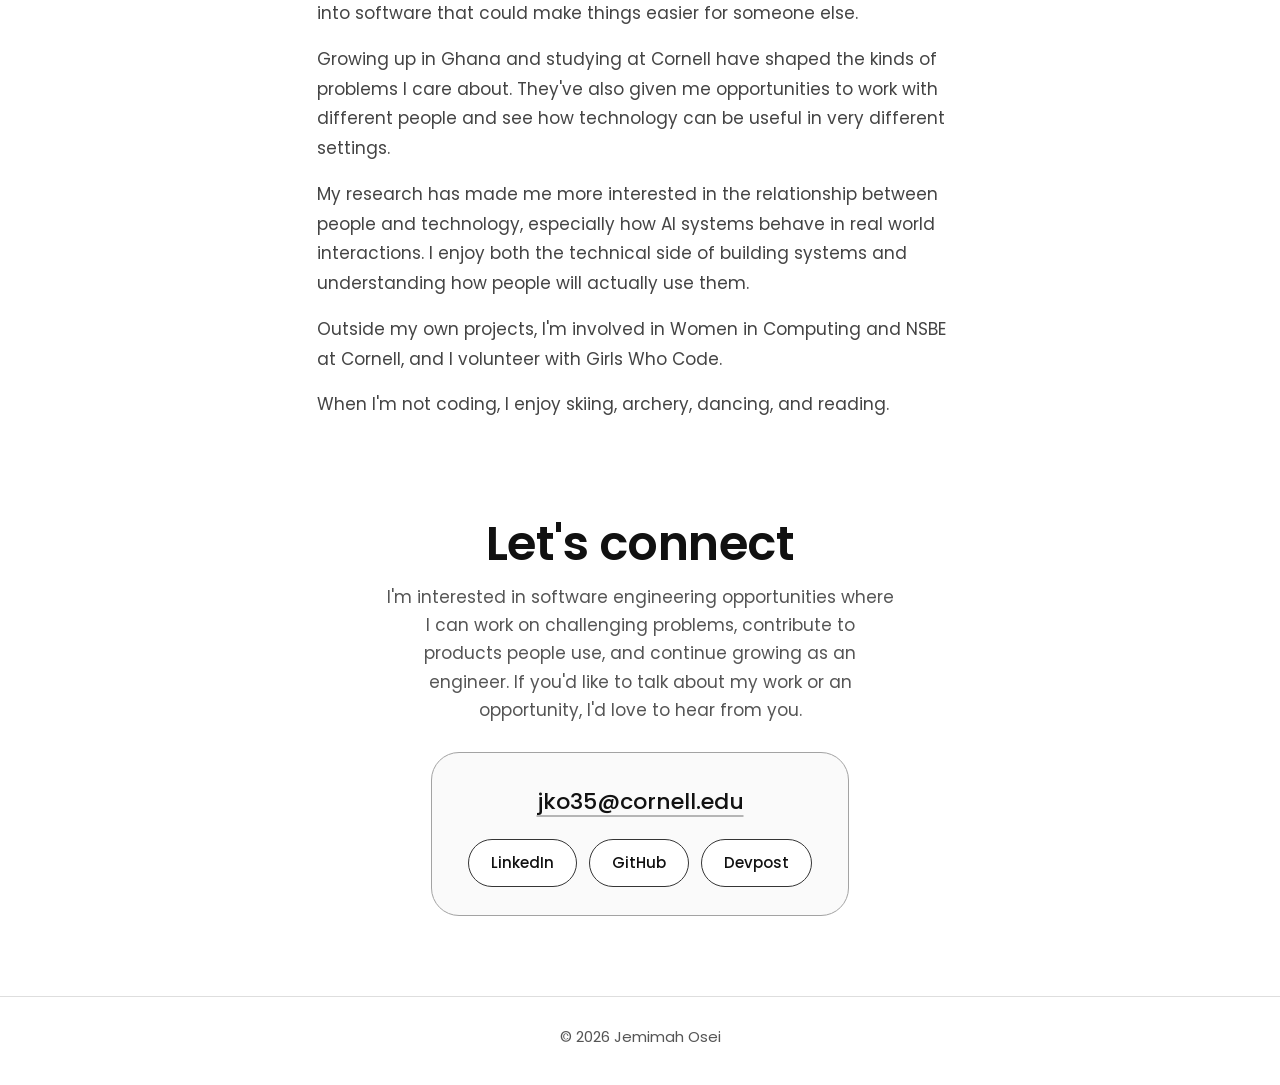
==== commit 1f95ca77: "Taller experience photo frames so labels are not cropped" ====
--- a/index.html
+++ b/index.html
@@ -17,7 +17,7 @@
 <link rel="preconnect" href="https://fonts.googleapis.com">
 <link rel="preconnect" href="https://fonts.gstatic.com" crossorigin>
 <link rel="stylesheet" href="https://fonts.googleapis.com/css2?family=Poppins:wght@300;400;500;600&amp;display=swap">
-<link rel="stylesheet" href="style.css?v=20261123q">
+<link rel="stylesheet" href="style.css?v=20261123r">
 <script type="application/ld+json">{"@context":"https://schema.org","@type":"Person","name":"Jemimah Osei","url":"https://jemimahosei.com/","image":"https://jemimahosei.com/assets/img/jemimah.webp","jobTitle":"Software engineer","alumniOf":{"@type":"CollegeOrUniversity","name":"Cornell University"},"sameAs":["https://www.linkedin.com/in/jemimaho/","https://github.com/Jemimahosei","https://devpost.com/Jemimahosei"]}</script>
 </head>
 <body>
--- a/style.css
+++ b/style.css
@@ -99,7 +99,7 @@
 
 .jobs{margin-top:36px;display:grid;grid-template-columns:repeat(auto-fit,minmax(min(100%,460px),1fr));gap:20px}
 .job{border-radius:24px;padding:20px 20px 24px;min-width:0}
-.jshot{aspect-ratio:16/7;border:1.5px solid #a3a3a3;border-radius:14px;background:#ececec;display:flex;align-items:center;justify-content:center;padding:12px;text-align:center;font-size:13px;line-height:1.4;color:#555;margin-bottom:16px;overflow:hidden}
+.jshot{aspect-ratio:16/9;border:1.5px solid #a3a3a3;border-radius:14px;background:#ececec;display:flex;align-items:center;justify-content:center;padding:12px;text-align:center;font-size:13px;line-height:1.4;color:#555;margin-bottom:16px;overflow:hidden}
 .jshot.has-img{padding:0}
 .jshot img{width:100%;height:100%;object-fit:cover;object-position:top;display:block}
 .job h3{margin:0;font-weight:600;font-size:21px;line-height:1.3}
@@ -172,7 +172,7 @@
  .cta .pill{min-height:46px;padding:0 20px;font-size:14px}
  .jobs{margin-top:22px;gap:12px;grid-template-columns:1fr}
  .job{border-radius:20px;padding:14px 14px 18px}
- .jshot{aspect-ratio:16/8;border-radius:12px;font-size:12px;padding:10px;margin-bottom:12px}
+ .jshot{aspect-ratio:16/9;border-radius:12px;font-size:12px;padding:10px;margin-bottom:12px}
  .duo{grid-template-columns:1fr;gap:12px}
  .box{border-radius:20px;padding:18px}
  .box h3{font-size:18px}
@@ -200,5 +200,5 @@
 .rm summary::marker{content:""}
 
 @media(min-width:761px){.jobs .job{display:grid;grid-template-rows:subgrid;grid-row:span 4;row-gap:0}.job .jshot{margin-bottom:16px}.job .bd p:first-child{margin-top:8px}}
-.jshot img{object-position:center}
+.jshot img{object-position:center 45%}
 .thumb.vid{background:#1e1e1e}.thumb.vid video{width:100%;height:100%;object-fit:contain;display:block;background:#1e1e1e}
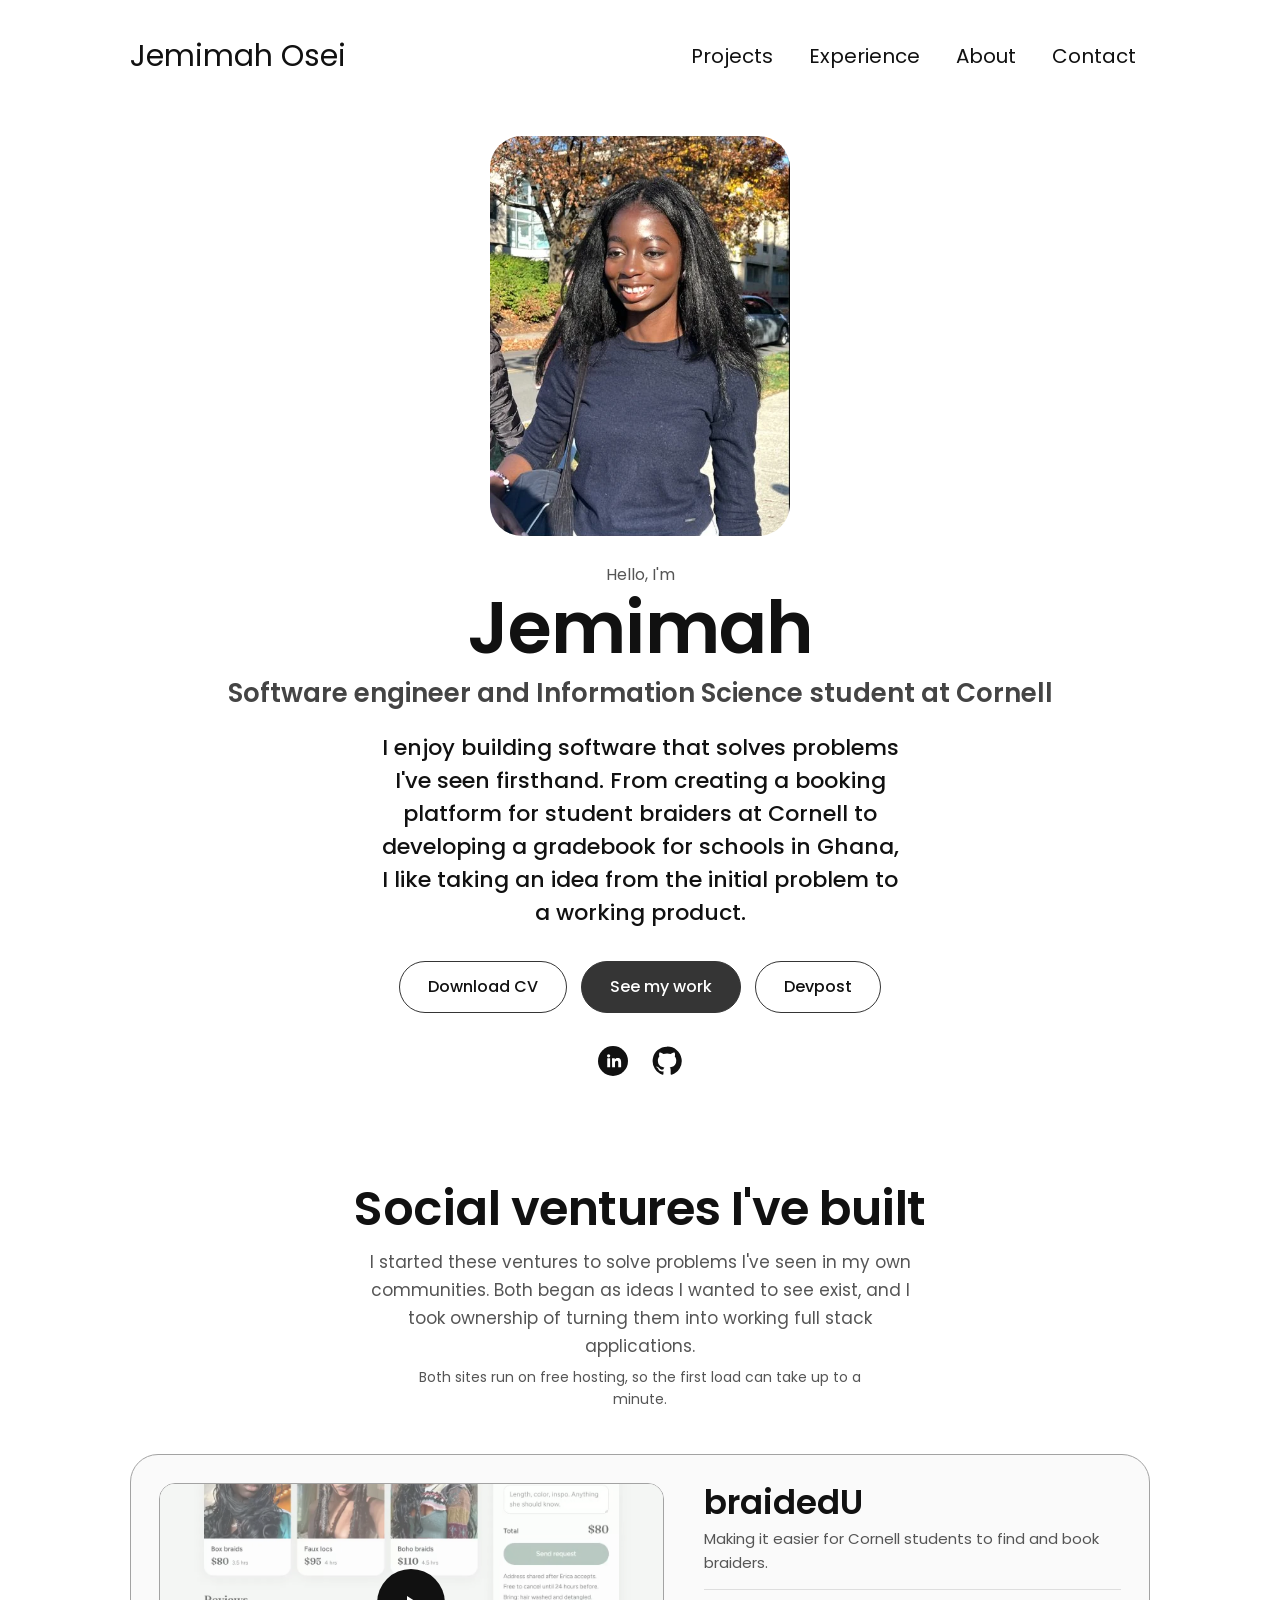
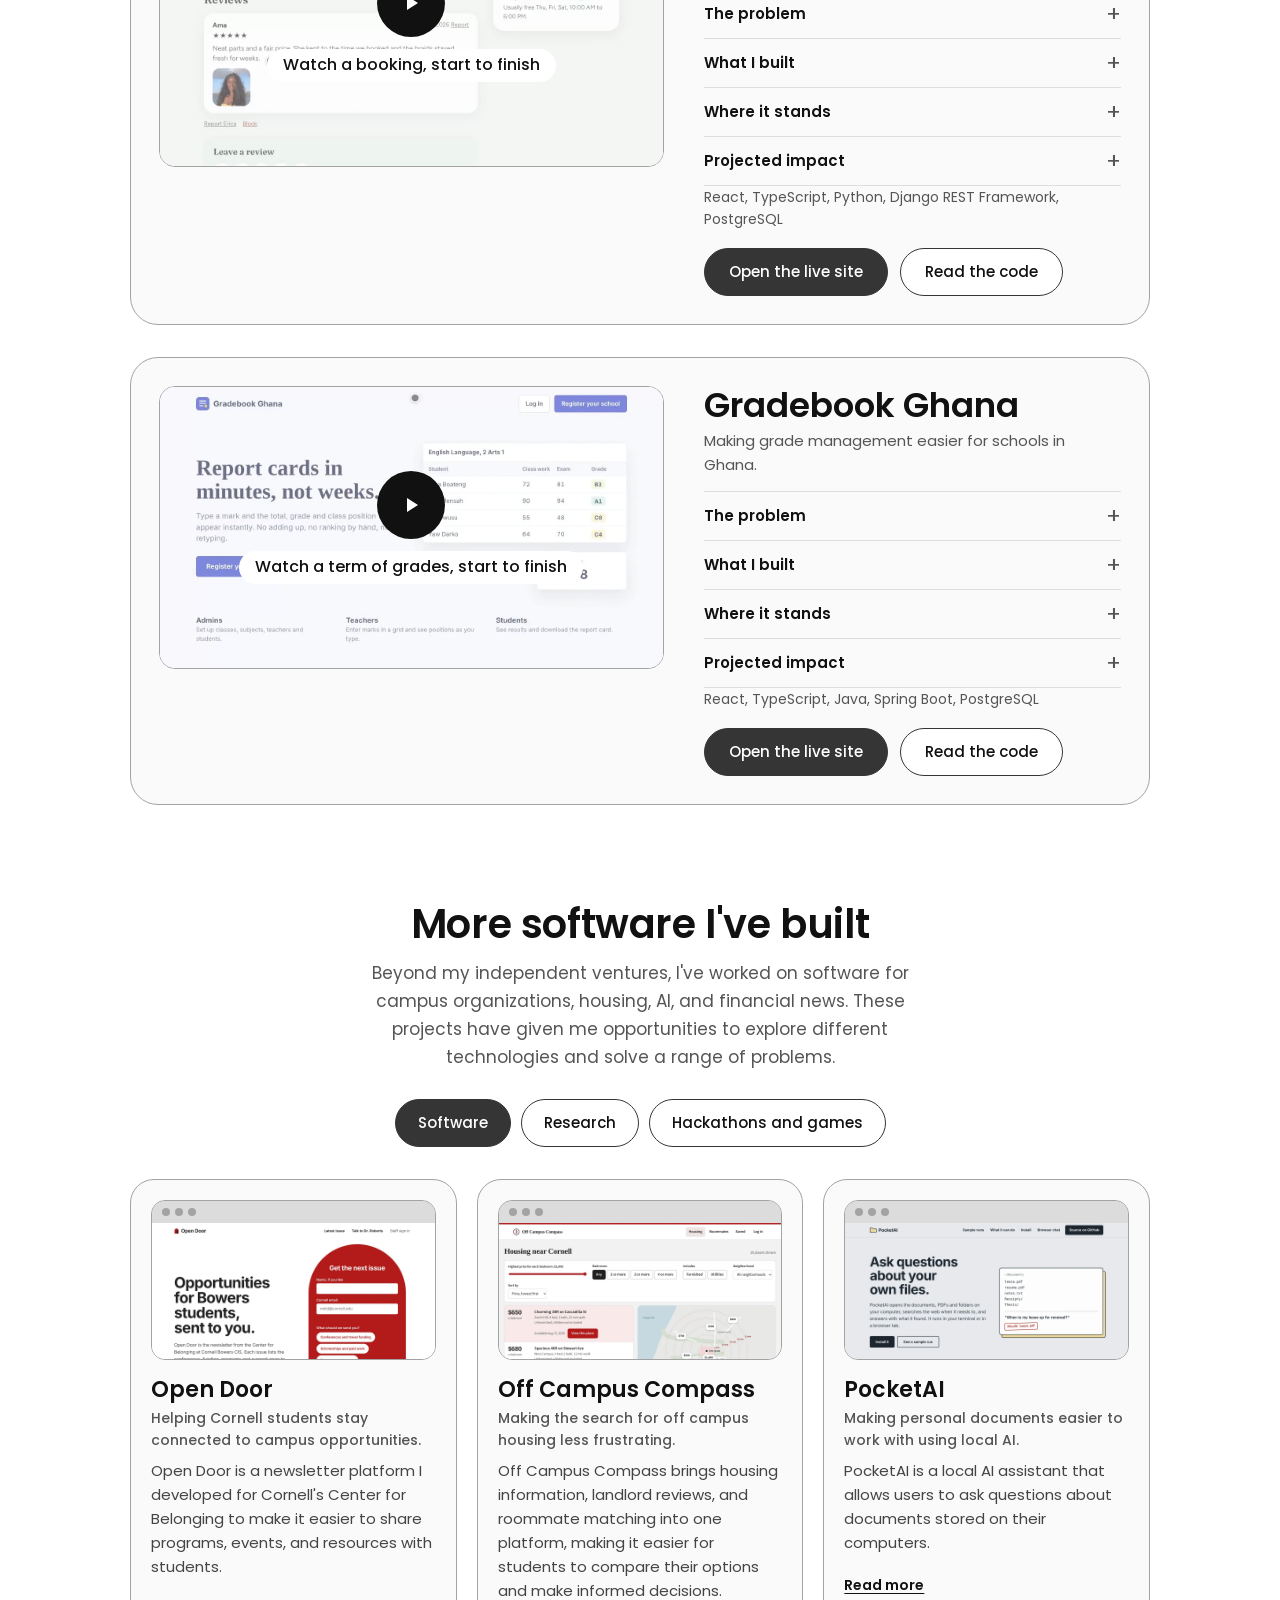
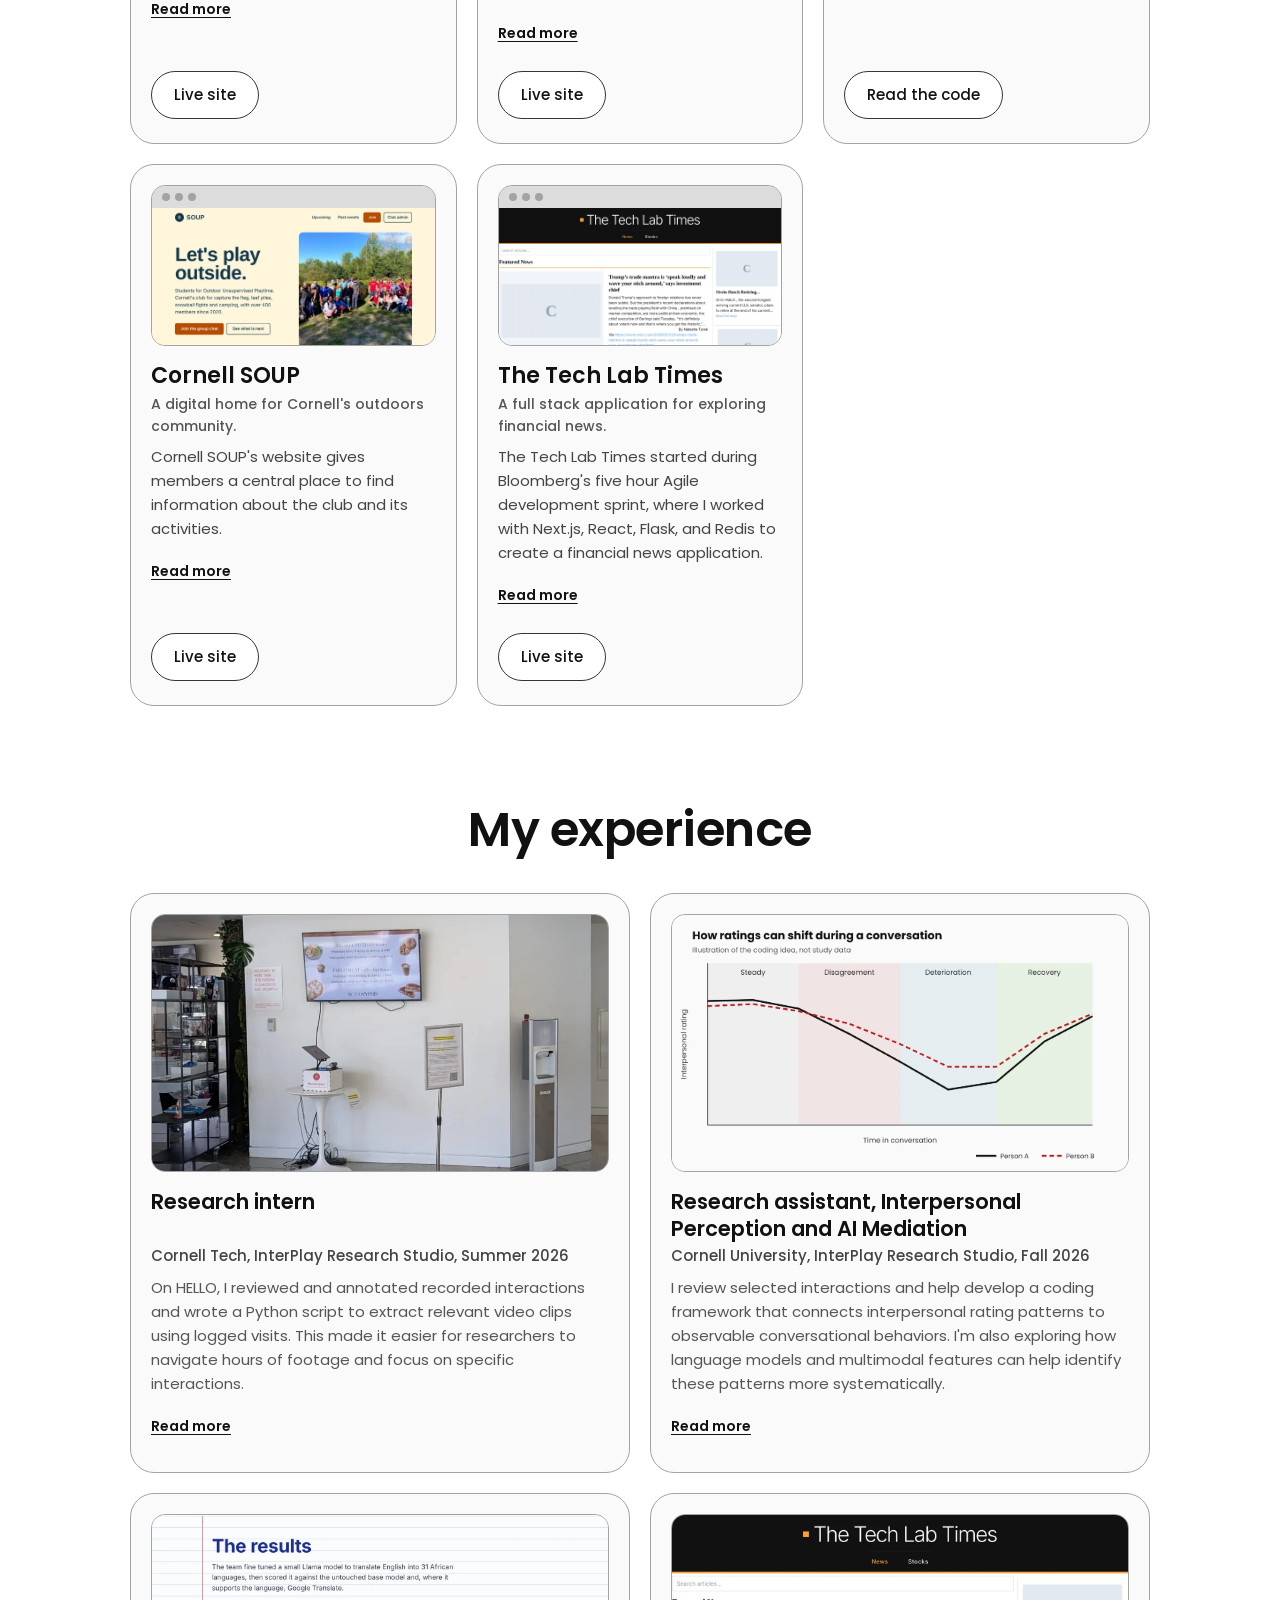
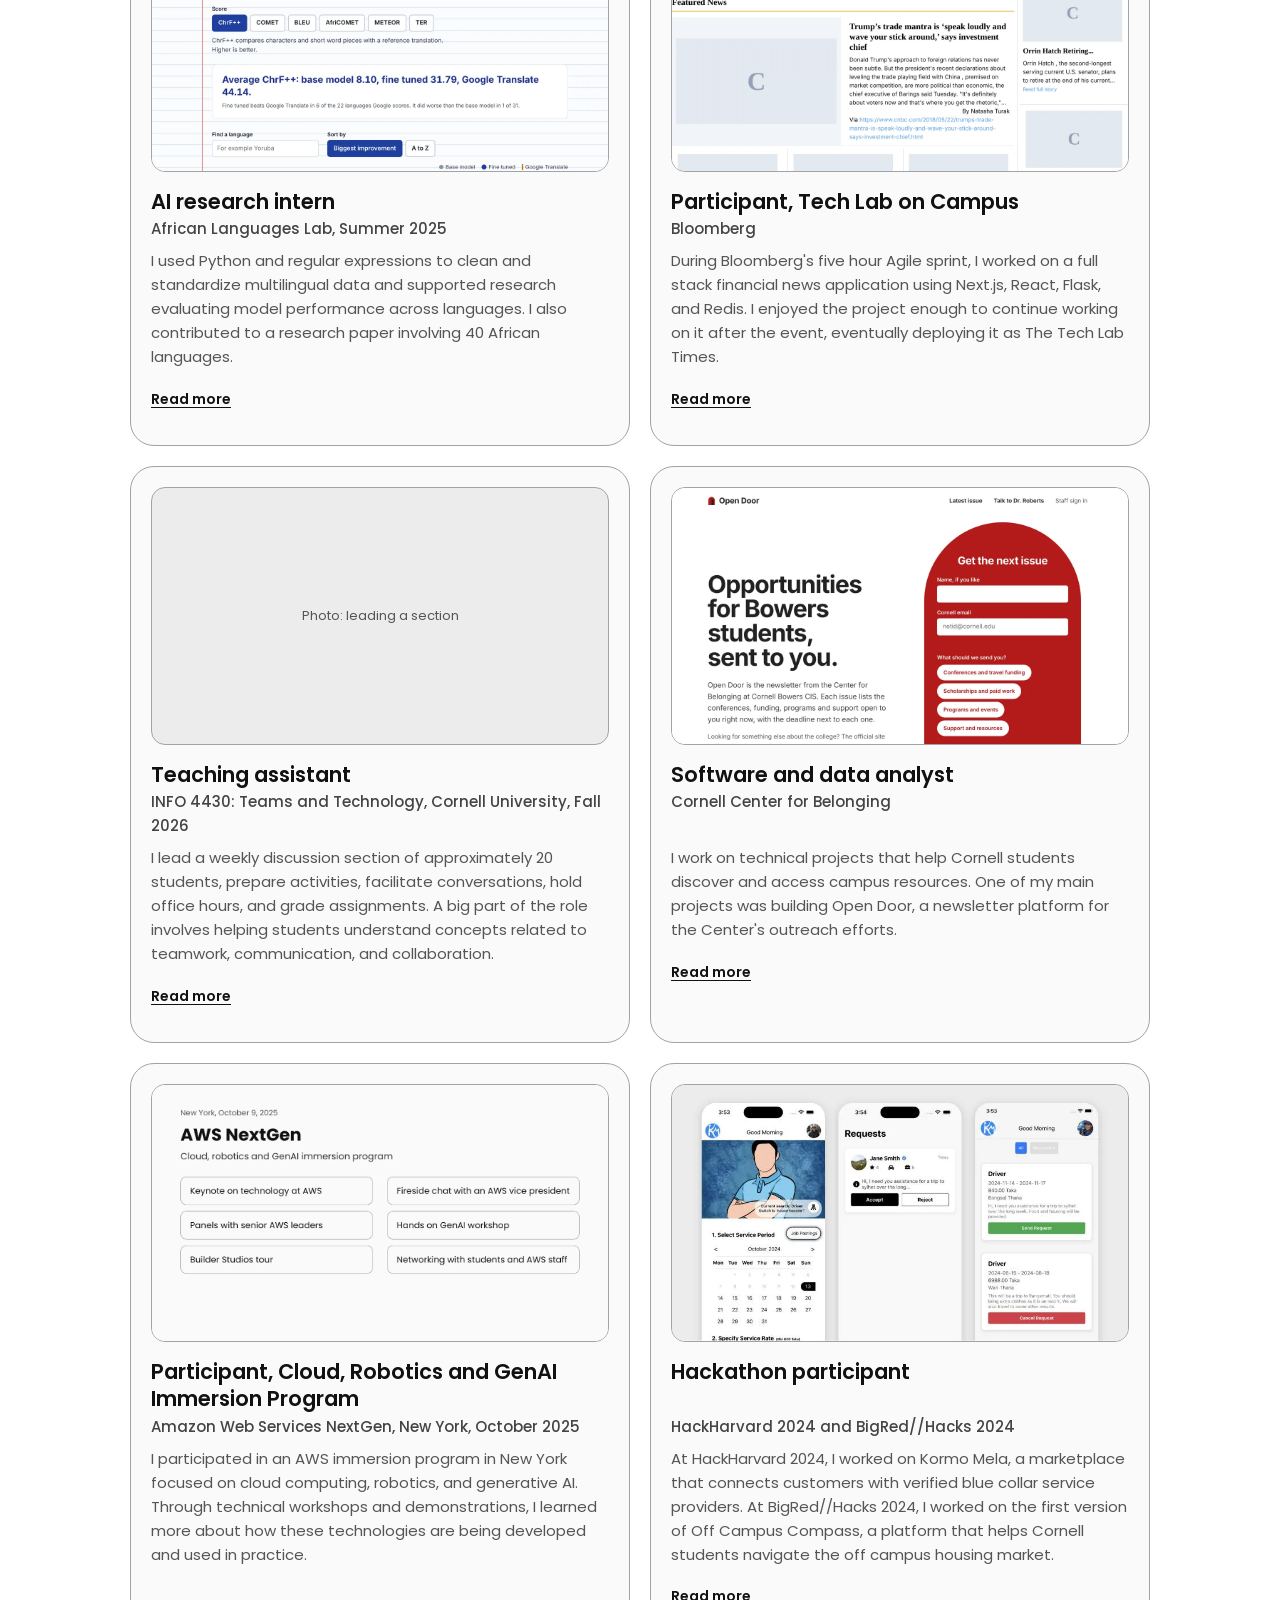
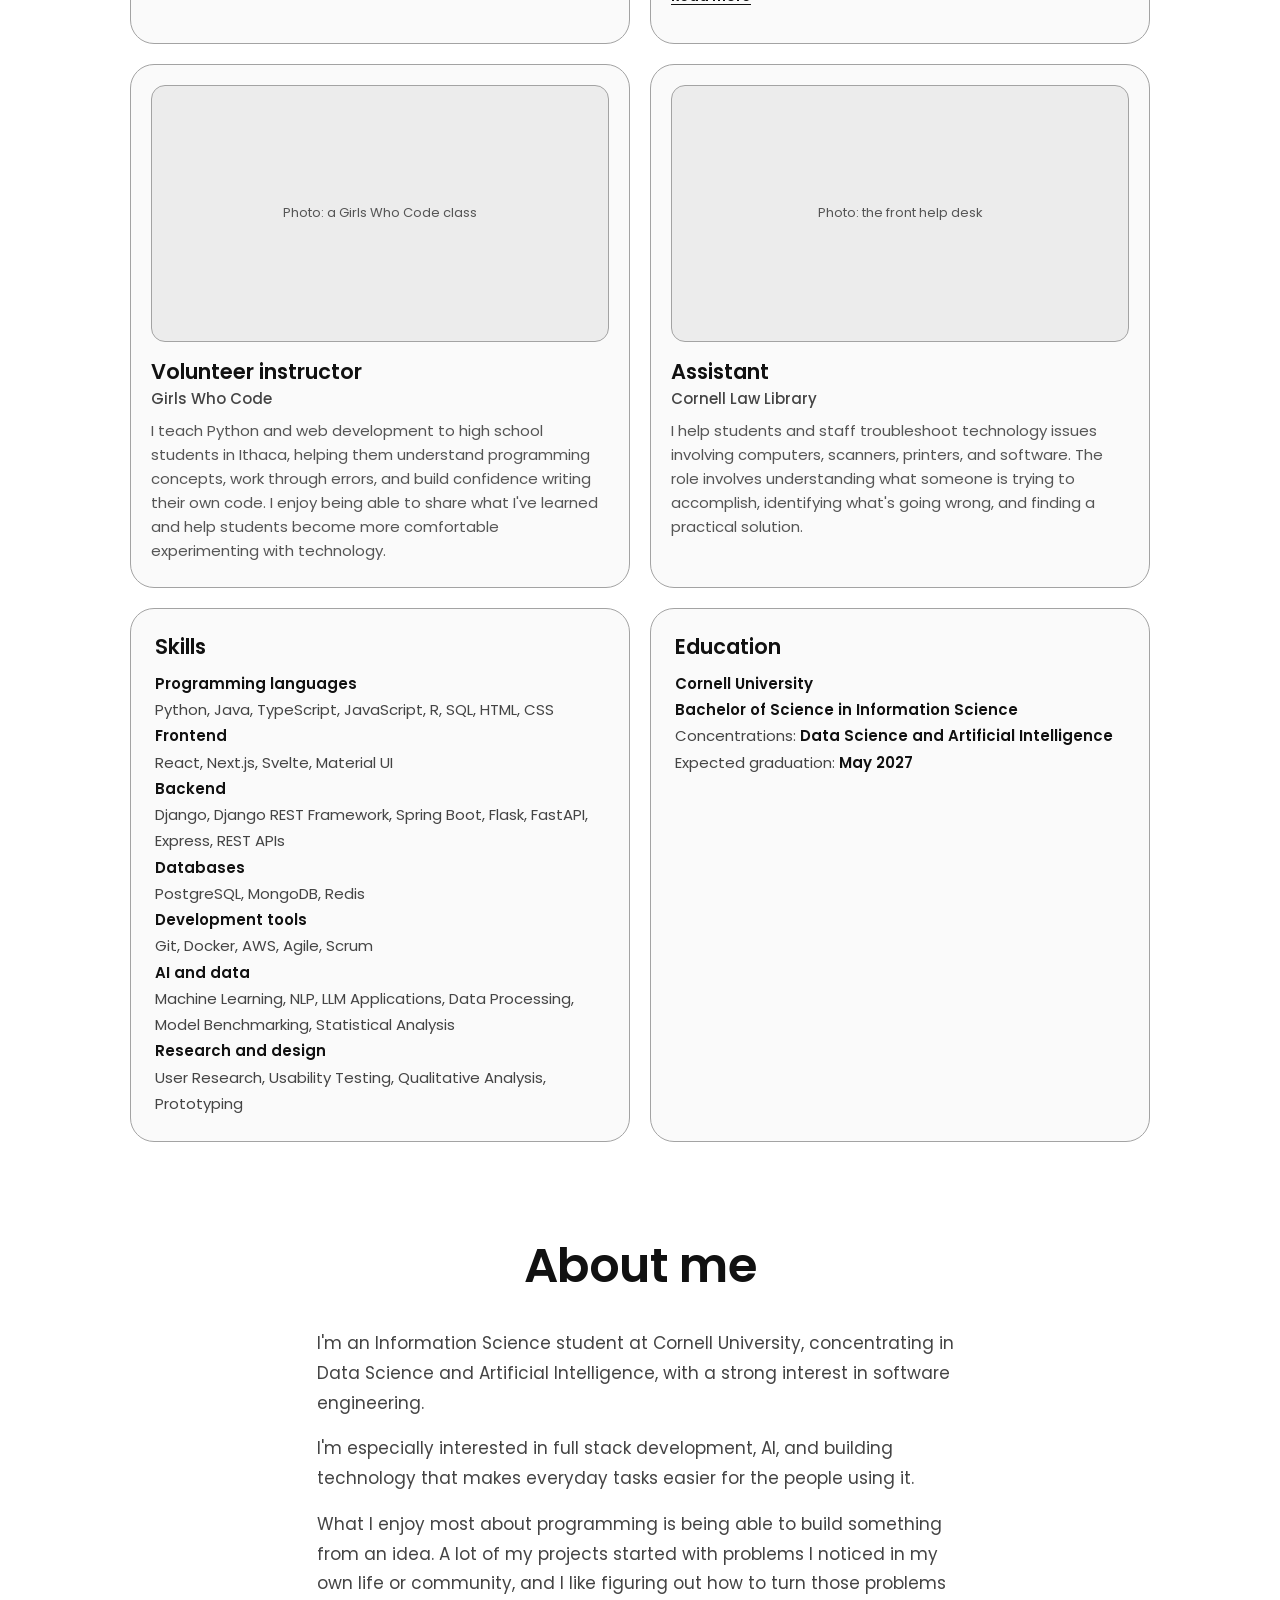
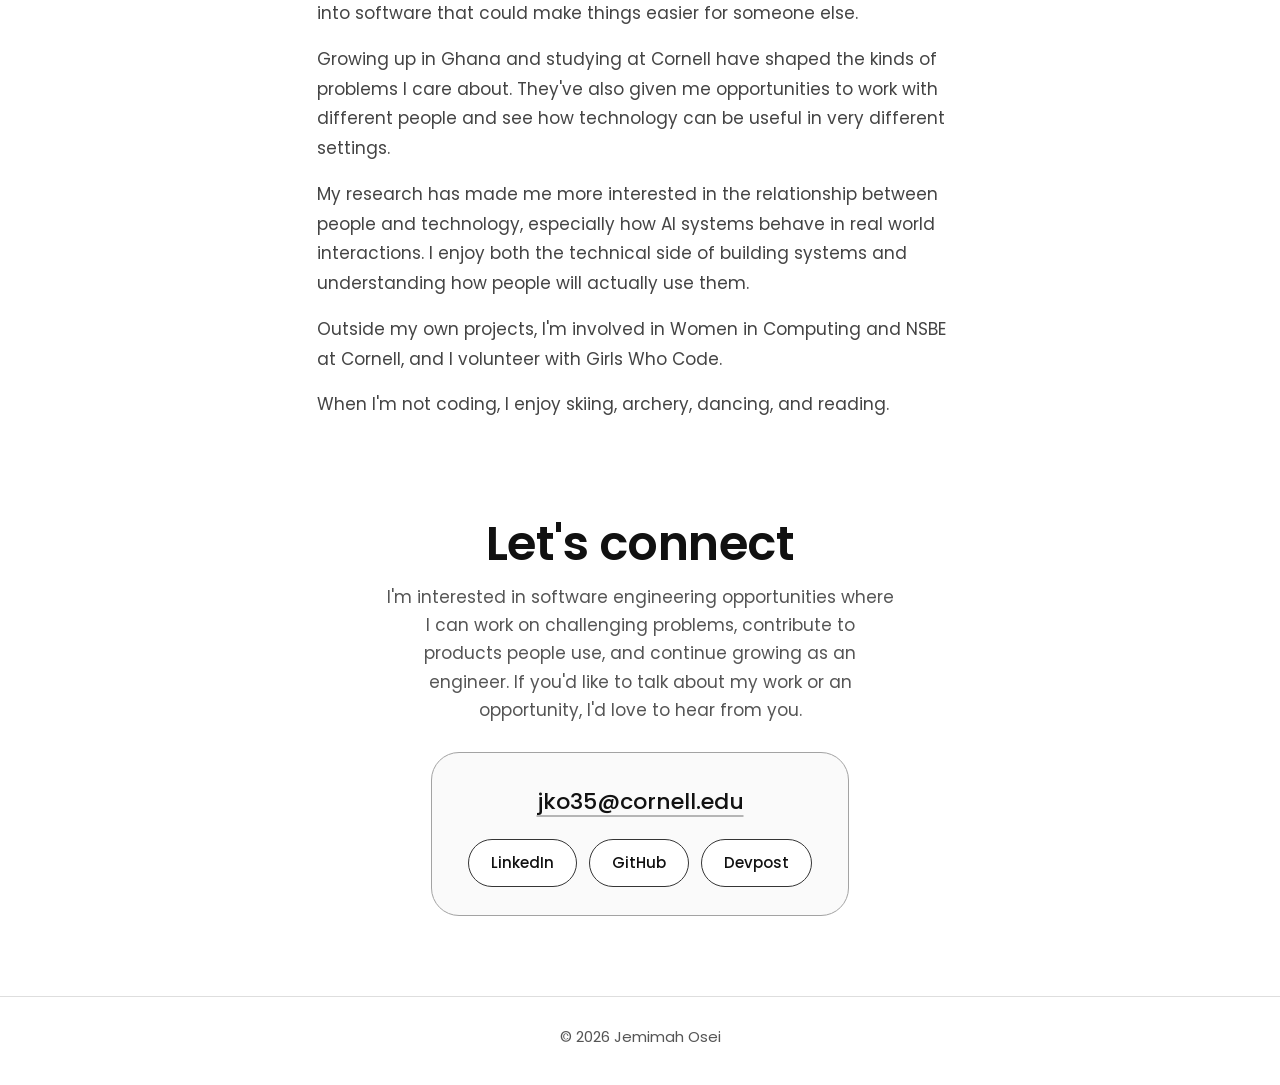
==== commit cde21d26: "Add Conflict Triad illustration and NextGen card" ====
--- a/index.html
+++ b/index.html
@@ -17,7 +17,7 @@
 <link rel="preconnect" href="https://fonts.googleapis.com">
 <link rel="preconnect" href="https://fonts.gstatic.com" crossorigin>
 <link rel="stylesheet" href="https://fonts.googleapis.com/css2?family=Poppins:wght@300;400;500;600&amp;display=swap">
-<link rel="stylesheet" href="style.css?v=20261123r">
+<link rel="stylesheet" href="style.css?v=20261123s">
 <script type="application/ld+json">{"@context":"https://schema.org","@type":"Person","name":"Jemimah Osei","url":"https://jemimahosei.com/","image":"https://jemimahosei.com/assets/img/jemimah.webp","jobTitle":"Software engineer","alumniOf":{"@type":"CollegeOrUniversity","name":"Cornell University"},"sameAs":["https://www.linkedin.com/in/jemimaho/","https://github.com/Jemimahosei","https://devpost.com/Jemimahosei"]}</script>
 </head>
 <body>
@@ -117,7 +117,7 @@
 
 <section id="experience" class="sec">
 <h2 class="h2">My experience</h2>
-<div class="jobs"><div class="card job"><div class="jshot has-img"><img src="assets/img/hello.webp" width="900" height="540" loading="lazy" decoding="async" alt="The HELLO voucher robot on a small round table in the Cornell café lobby, with its tablet, printer and camera"></div><h3>Research intern</h3><div class="where">Cornell Tech, InterPlay Research Studio, Summer 2026</div><div class="bd"><p>On HELLO, I reviewed and annotated recorded interactions and wrote a Python script to extract relevant video clips using logged visits. This made it easier for researchers to navigate hours of footage and focus on specific interactions.</p><details class="rm"><summary><span class="o">Read more</span><span class="c">Read less</span></summary><p>HELLO is a research project investigating what happens when AI systems make mistakes during human interactions and how those interactions can be repaired. The team deployed a conversational robot in a public café setting to study how people's expectations change over repeated interactions, particularly when the robot misunderstands speech, fails to recognize someone, or responds in an unexpected way.</p></details></div></div><div class="card job"><div class="jshot"><span>Image: the Conflict Triad codebook</span></div><h3>Research assistant, Interpersonal Perception and AI Mediation</h3><div class="where">Cornell University, InterPlay Research Studio, Fall 2026</div><div class="bd"><p>I review selected interactions and help develop a coding framework that connects interpersonal rating patterns to observable conversational behaviors. I'm also exploring how language models and multimodal features can help identify these patterns more systematically.</p><details class="rm"><summary><span class="o">Read more</span><span class="c">Read less</span></summary><p>I'm working on research exploring how AI can recognize and eventually help mediate conflict during group conversations. Our team studies how people's perceptions of one another change during two person and three person interactions. We use interpersonal rating data to identify patterns such as disagreement, deterioration, and recovery, then examine the corresponding video, audio, and transcripts to understand what happened during those moments. The longer term goal is to use this research to develop an AI mediator that can recognize emerging conflict and support more productive conversations.</p></details></div></div><div class="card job"><div class="jshot has-img"><img src="assets/img/nlp.webp" width="1280" height="720" loading="lazy" decoding="async" alt="Results table from the African languages paper"></div><h3>AI research intern</h3><div class="where">African Languages Lab, Summer 2025</div><div class="bd"><p>I used Python and regular expressions to clean and standardize multilingual data and supported research evaluating model performance across languages. I also contributed to a research paper involving 40 African languages.</p><details class="rm"><summary><span class="o">Read more</span><span class="c">Read less</span></summary><p>The research focused on improving how AI models perform across African languages, many of which have limited representation in existing language datasets. This experience helped me better understand how data preparation and language representation affect the performance of AI systems.</p></details></div></div><div class="card job"><div class="jshot has-img"><img src="assets/img/techlab.webp" width="1280" height="720" loading="lazy" decoding="async" alt="The Tech Lab Times news feed"></div><h3>Participant, Tech Lab on Campus</h3><div class="where">Bloomberg</div><div class="bd"><p>During Bloomberg's five hour Agile sprint, I worked on a full stack financial news application using Next.js, React, Flask, and Redis. I enjoyed the project enough to continue working on it after the event, eventually deploying it as The Tech Lab Times.</p><details class="rm"><summary><span class="o">Read more</span><span class="c">Read less</span></summary><p>The challenge was to build a functional application within a short timeframe while working through both frontend and backend development.</p></details></div></div><div class="card job"><div class="jshot"><span>Photo: leading a section</span></div><h3>Teaching assistant</h3><div class="where">INFO 4430: Teams and Technology, Cornell University, Fall 2026</div><div class="bd"><p>I lead a weekly discussion section of approximately 20 students, prepare activities, facilitate conversations, hold office hours, and grade assignments. A big part of the role involves helping students understand concepts related to teamwork, communication, and collaboration.</p><details class="rm"><summary><span class="o">Read more</span><span class="c">Read less</span></summary><p>It's also pushed me to become better at explaining my reasoning and working with people who approach problems differently.</p></details></div></div><div class="card job"><div class="jshot has-img"><img src="assets/img/opendoor.webp" width="1280" height="720" loading="lazy" decoding="async" alt="Open Door, the Center for Belonging newsletter platform"></div><h3>Software and data analyst</h3><div class="where">Cornell Center for Belonging</div><div class="bd"><p>I work on technical projects that help Cornell students discover and access campus resources. One of my main projects was building Open Door, a newsletter platform for the Center's outreach efforts.</p><details class="rm"><summary><span class="o">Read more</span><span class="c">Read less</span></summary><p>I've also supported student focused initiatives, including Code Afrique, which introduces high school students in Ghana to technology and programming.</p></details></div></div><div class="card job"><div class="jshot"><span>Photo from the event</span></div><h3>Participant, Cloud, Robotics and GenAI Immersion Program</h3><div class="where">Amazon Web Services NextGen, New York, October 2025</div><div class="bd"><p>I participated in an AWS immersion program in New York focused on cloud computing, robotics, and generative AI. Through technical workshops and demonstrations, I learned more about how these technologies are being developed and used in practice.</p></div></div><div class="card job"><div class="jshot has-img"><img src="assets/img/kormo.webp" width="800" height="450" loading="lazy" decoding="async" alt="Kormo Mela mobile app screens: home with service calendar, requests and job list"></div><h3>Hackathon participant</h3><div class="where">HackHarvard 2024 and BigRed//Hacks 2024</div><div class="bd"><p>At HackHarvard 2024, I worked on Kormo Mela, a marketplace that connects customers with verified blue collar service providers. At BigRed//Hacks 2024, I worked on the first version of Off Campus Compass, a platform that helps Cornell students navigate the off campus housing market.</p><details class="rm"><summary><span class="o">Read more</span><span class="c">Read less</span></summary><p>I enjoy hackathons because they challenge me to learn quickly, make technical decisions under time constraints, and work with others to turn an idea into something functional.</p></details></div></div><div class="card job"><div class="jshot"><span>Photo: a Girls Who Code class</span></div><h3>Volunteer instructor</h3><div class="where">Girls Who Code</div><div class="bd"><p>I teach Python and web development to high school students in Ithaca, helping them understand programming concepts, work through errors, and build confidence writing their own code. I enjoy being able to share what I've learned and help students become more comfortable experimenting with technology.</p></div></div><div class="card job"><div class="jshot"><span>Photo: the front help desk</span></div><h3>Assistant</h3><div class="where">Cornell Law Library</div><div class="bd"><p>I help students and staff troubleshoot technology issues involving computers, scanners, printers, and software. The role involves understanding what someone is trying to accomplish, identifying what's going wrong, and finding a practical solution.</p></div></div></div>
+<div class="jobs"><div class="card job"><div class="jshot has-img"><img src="assets/img/hello.webp" width="900" height="540" loading="lazy" decoding="async" alt="The HELLO voucher robot on a small round table in the Cornell café lobby, with its tablet, printer and camera"></div><h3>Research intern</h3><div class="where">Cornell Tech, InterPlay Research Studio, Summer 2026</div><div class="bd"><p>On HELLO, I reviewed and annotated recorded interactions and wrote a Python script to extract relevant video clips using logged visits. This made it easier for researchers to navigate hours of footage and focus on specific interactions.</p><details class="rm"><summary><span class="o">Read more</span><span class="c">Read less</span></summary><p>HELLO is a research project investigating what happens when AI systems make mistakes during human interactions and how those interactions can be repaired. The team deployed a conversational robot in a public café setting to study how people's expectations change over repeated interactions, particularly when the robot misunderstands speech, fails to recognize someone, or responds in an unexpected way.</p></details></div></div><div class="card job"><div class="jshot has-img"><img src="assets/img/conflict-triad.webp" width="900" height="506" loading="lazy" decoding="async" alt="Illustrated chart of two people's ratings moving through steady, disagreement, deterioration and recovery phases"></div><h3>Research assistant, Interpersonal Perception and AI Mediation</h3><div class="where">Cornell University, InterPlay Research Studio, Fall 2026</div><div class="bd"><p>I review selected interactions and help develop a coding framework that connects interpersonal rating patterns to observable conversational behaviors. I'm also exploring how language models and multimodal features can help identify these patterns more systematically.</p><details class="rm"><summary><span class="o">Read more</span><span class="c">Read less</span></summary><p>I'm working on research exploring how AI can recognize and eventually help mediate conflict during group conversations. Our team studies how people's perceptions of one another change during two person and three person interactions. We use interpersonal rating data to identify patterns such as disagreement, deterioration, and recovery, then examine the corresponding video, audio, and transcripts to understand what happened during those moments. The longer term goal is to use this research to develop an AI mediator that can recognize emerging conflict and support more productive conversations.</p></details></div></div><div class="card job"><div class="jshot has-img"><img src="assets/img/nlp.webp" width="1280" height="720" loading="lazy" decoding="async" alt="Results table from the African languages paper"></div><h3>AI research intern</h3><div class="where">African Languages Lab, Summer 2025</div><div class="bd"><p>I used Python and regular expressions to clean and standardize multilingual data and supported research evaluating model performance across languages. I also contributed to a research paper involving 40 African languages.</p><details class="rm"><summary><span class="o">Read more</span><span class="c">Read less</span></summary><p>The research focused on improving how AI models perform across African languages, many of which have limited representation in existing language datasets. This experience helped me better understand how data preparation and language representation affect the performance of AI systems.</p></details></div></div><div class="card job"><div class="jshot has-img"><img src="assets/img/techlab.webp" width="1280" height="720" loading="lazy" decoding="async" alt="The Tech Lab Times news feed"></div><h3>Participant, Tech Lab on Campus</h3><div class="where">Bloomberg</div><div class="bd"><p>During Bloomberg's five hour Agile sprint, I worked on a full stack financial news application using Next.js, React, Flask, and Redis. I enjoyed the project enough to continue working on it after the event, eventually deploying it as The Tech Lab Times.</p><details class="rm"><summary><span class="o">Read more</span><span class="c">Read less</span></summary><p>The challenge was to build a functional application within a short timeframe while working through both frontend and backend development.</p></details></div></div><div class="card job"><div class="jshot"><span>Photo: leading a section</span></div><h3>Teaching assistant</h3><div class="where">INFO 4430: Teams and Technology, Cornell University, Fall 2026</div><div class="bd"><p>I lead a weekly discussion section of approximately 20 students, prepare activities, facilitate conversations, hold office hours, and grade assignments. A big part of the role involves helping students understand concepts related to teamwork, communication, and collaboration.</p><details class="rm"><summary><span class="o">Read more</span><span class="c">Read less</span></summary><p>It's also pushed me to become better at explaining my reasoning and working with people who approach problems differently.</p></details></div></div><div class="card job"><div class="jshot has-img"><img src="assets/img/opendoor.webp" width="1280" height="720" loading="lazy" decoding="async" alt="Open Door, the Center for Belonging newsletter platform"></div><h3>Software and data analyst</h3><div class="where">Cornell Center for Belonging</div><div class="bd"><p>I work on technical projects that help Cornell students discover and access campus resources. One of my main projects was building Open Door, a newsletter platform for the Center's outreach efforts.</p><details class="rm"><summary><span class="o">Read more</span><span class="c">Read less</span></summary><p>I've also supported student focused initiatives, including Code Afrique, which introduces high school students in Ghana to technology and programming.</p></details></div></div><div class="card job"><div class="jshot has-img"><img src="assets/img/nextgen.webp" width="900" height="506" loading="lazy" decoding="async" alt="AWS NextGen program card: keynote, fireside chat, panels, GenAI workshop, Builder Studios tour, networking"></div><h3>Participant, Cloud, Robotics and GenAI Immersion Program</h3><div class="where">Amazon Web Services NextGen, New York, October 2025</div><div class="bd"><p>I participated in an AWS immersion program in New York focused on cloud computing, robotics, and generative AI. Through technical workshops and demonstrations, I learned more about how these technologies are being developed and used in practice.</p></div></div><div class="card job"><div class="jshot has-img"><img src="assets/img/kormo.webp" width="800" height="450" loading="lazy" decoding="async" alt="Kormo Mela mobile app screens: home with service calendar, requests and job list"></div><h3>Hackathon participant</h3><div class="where">HackHarvard 2024 and BigRed//Hacks 2024</div><div class="bd"><p>At HackHarvard 2024, I worked on Kormo Mela, a marketplace that connects customers with verified blue collar service providers. At BigRed//Hacks 2024, I worked on the first version of Off Campus Compass, a platform that helps Cornell students navigate the off campus housing market.</p><details class="rm"><summary><span class="o">Read more</span><span class="c">Read less</span></summary><p>I enjoy hackathons because they challenge me to learn quickly, make technical decisions under time constraints, and work with others to turn an idea into something functional.</p></details></div></div><div class="card job"><div class="jshot"><span>Photo: a Girls Who Code class</span></div><h3>Volunteer instructor</h3><div class="where">Girls Who Code</div><div class="bd"><p>I teach Python and web development to high school students in Ithaca, helping them understand programming concepts, work through errors, and build confidence writing their own code. I enjoy being able to share what I've learned and help students become more comfortable experimenting with technology.</p></div></div><div class="card job"><div class="jshot"><span>Photo: the front help desk</span></div><h3>Assistant</h3><div class="where">Cornell Law Library</div><div class="bd"><p>I help students and staff troubleshoot technology issues involving computers, scanners, printers, and software. The role involves understanding what someone is trying to accomplish, identifying what's going wrong, and finding a practical solution.</p></div></div></div>
 <div class="duo">
 <div class="card box"><h3>Skills</h3><p><strong>Programming languages</strong><br>Python, Java, TypeScript, JavaScript, R, SQL, HTML, CSS<br><strong>Frontend</strong><br>React, Next.js, Svelte, Material UI<br><strong>Backend</strong><br>Django, Django REST Framework, Spring Boot, Flask, FastAPI, Express, REST APIs<br><strong>Databases</strong><br>PostgreSQL, MongoDB, Redis<br><strong>Development tools</strong><br>Git, Docker, AWS, Agile, Scrum<br><strong>AI and data</strong><br>Machine Learning, NLP, LLM Applications, Data Processing, Model Benchmarking, Statistical Analysis<br><strong>Research and design</strong><br>User Research, Usability Testing, Qualitative Analysis, Prototyping</p></div>
 <div class="card box"><h3>Education</h3><p><strong>Cornell University</strong><br><strong>Bachelor of Science in Information Science</strong><br>Concentrations: <strong>Data Science and Artificial Intelligence</strong><br>Expected graduation: <strong>May 2027</strong></p></div>
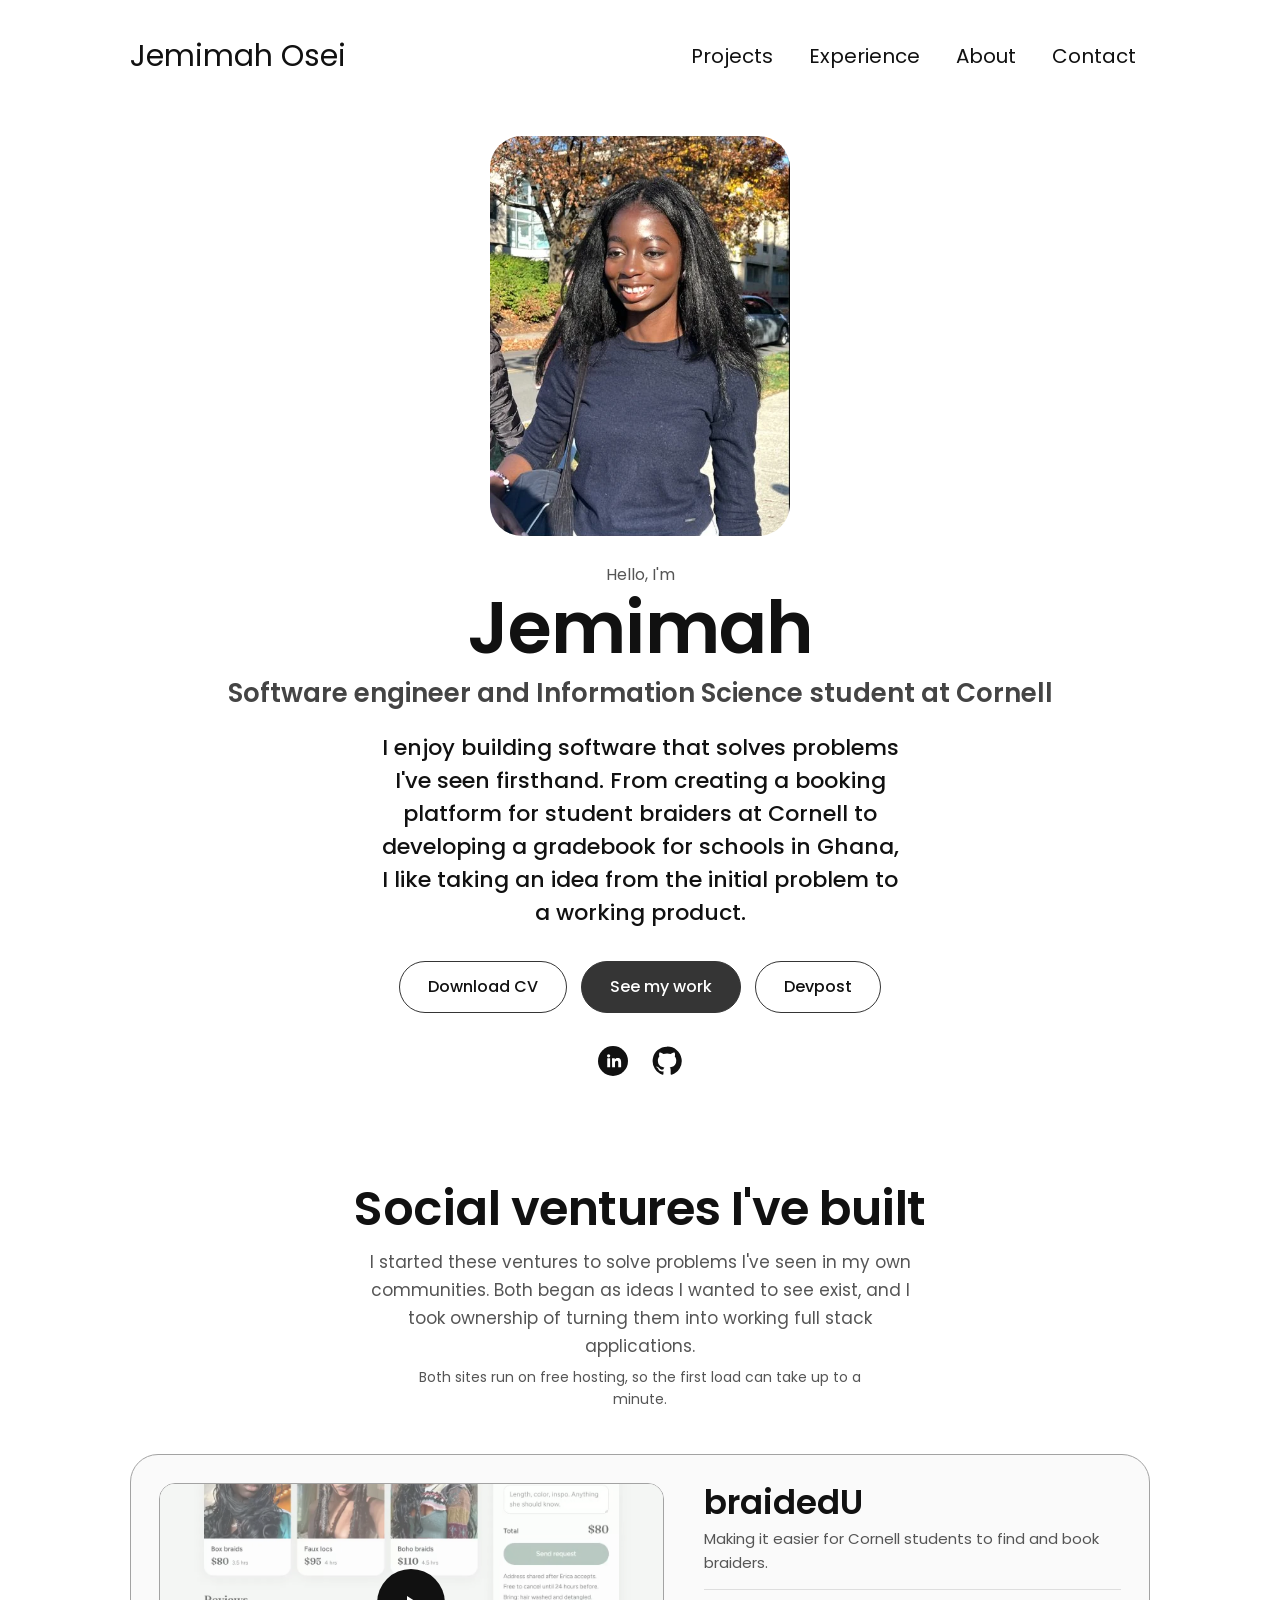
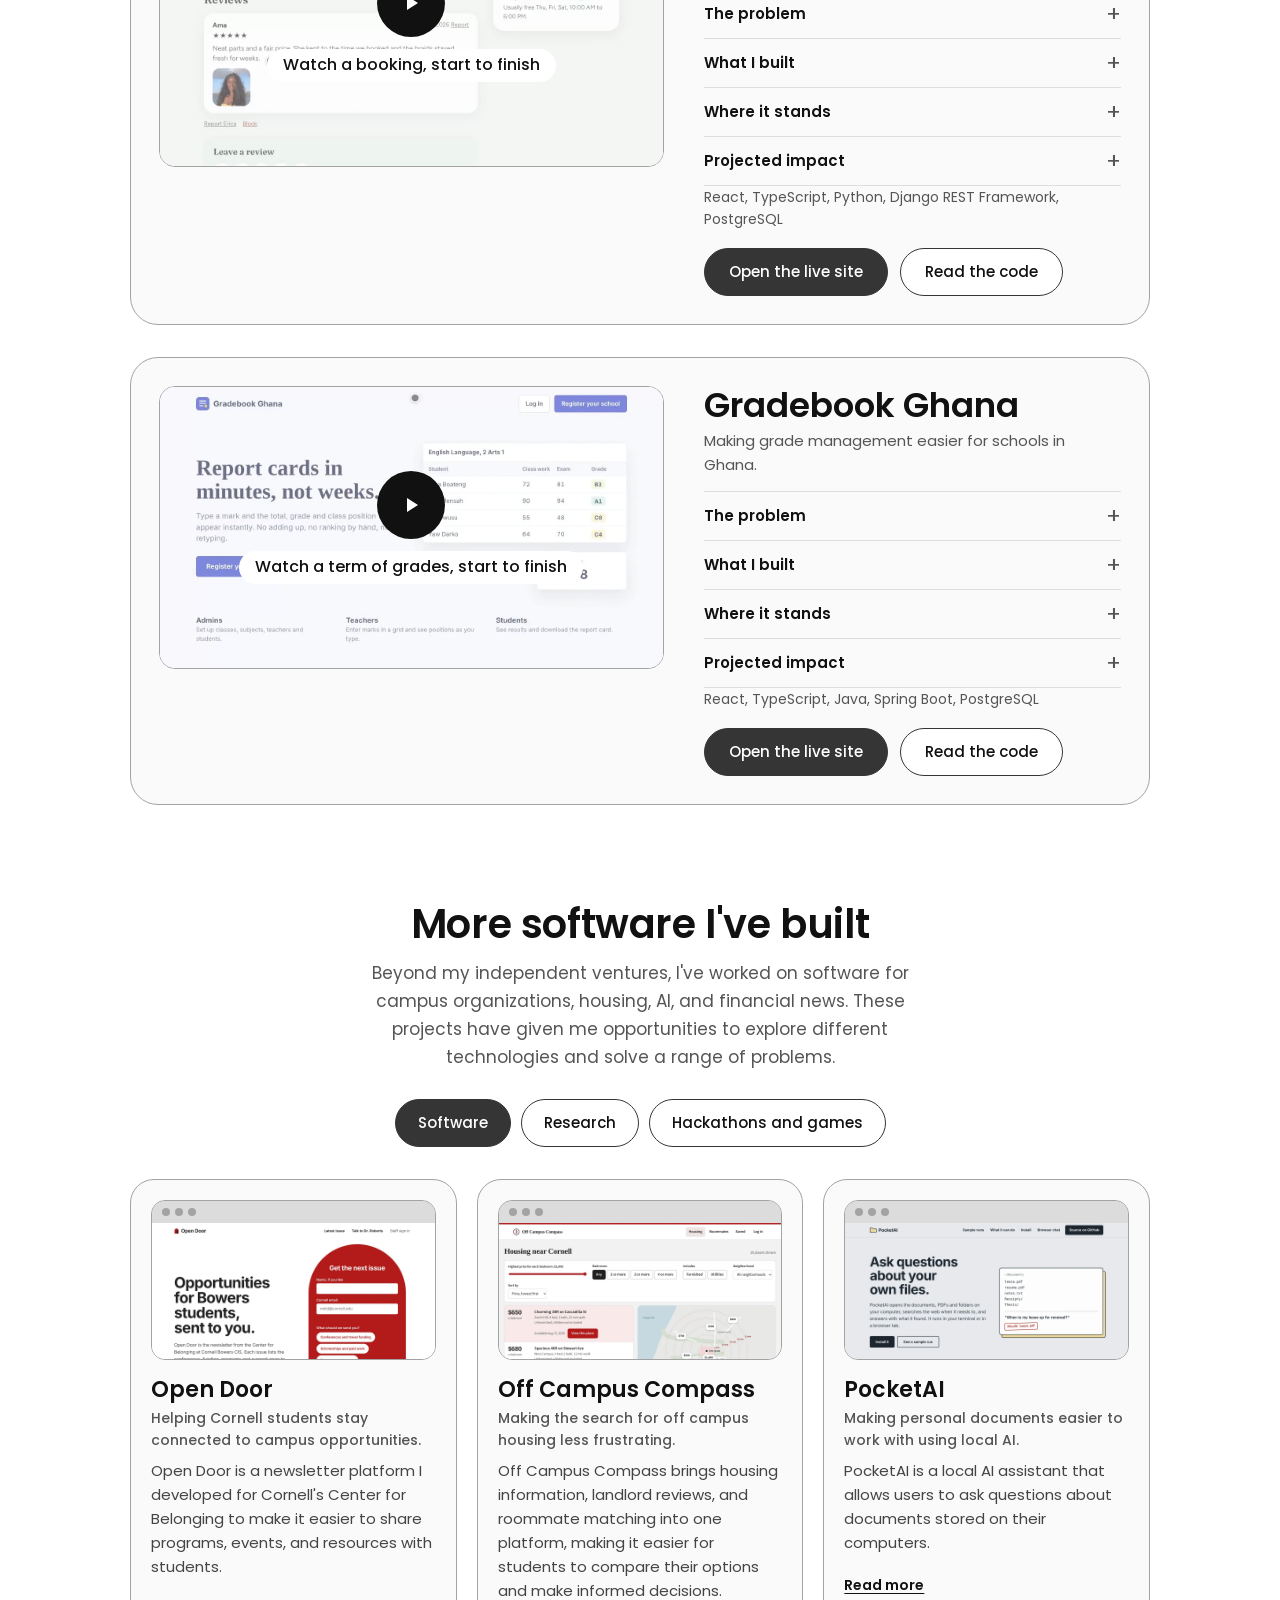
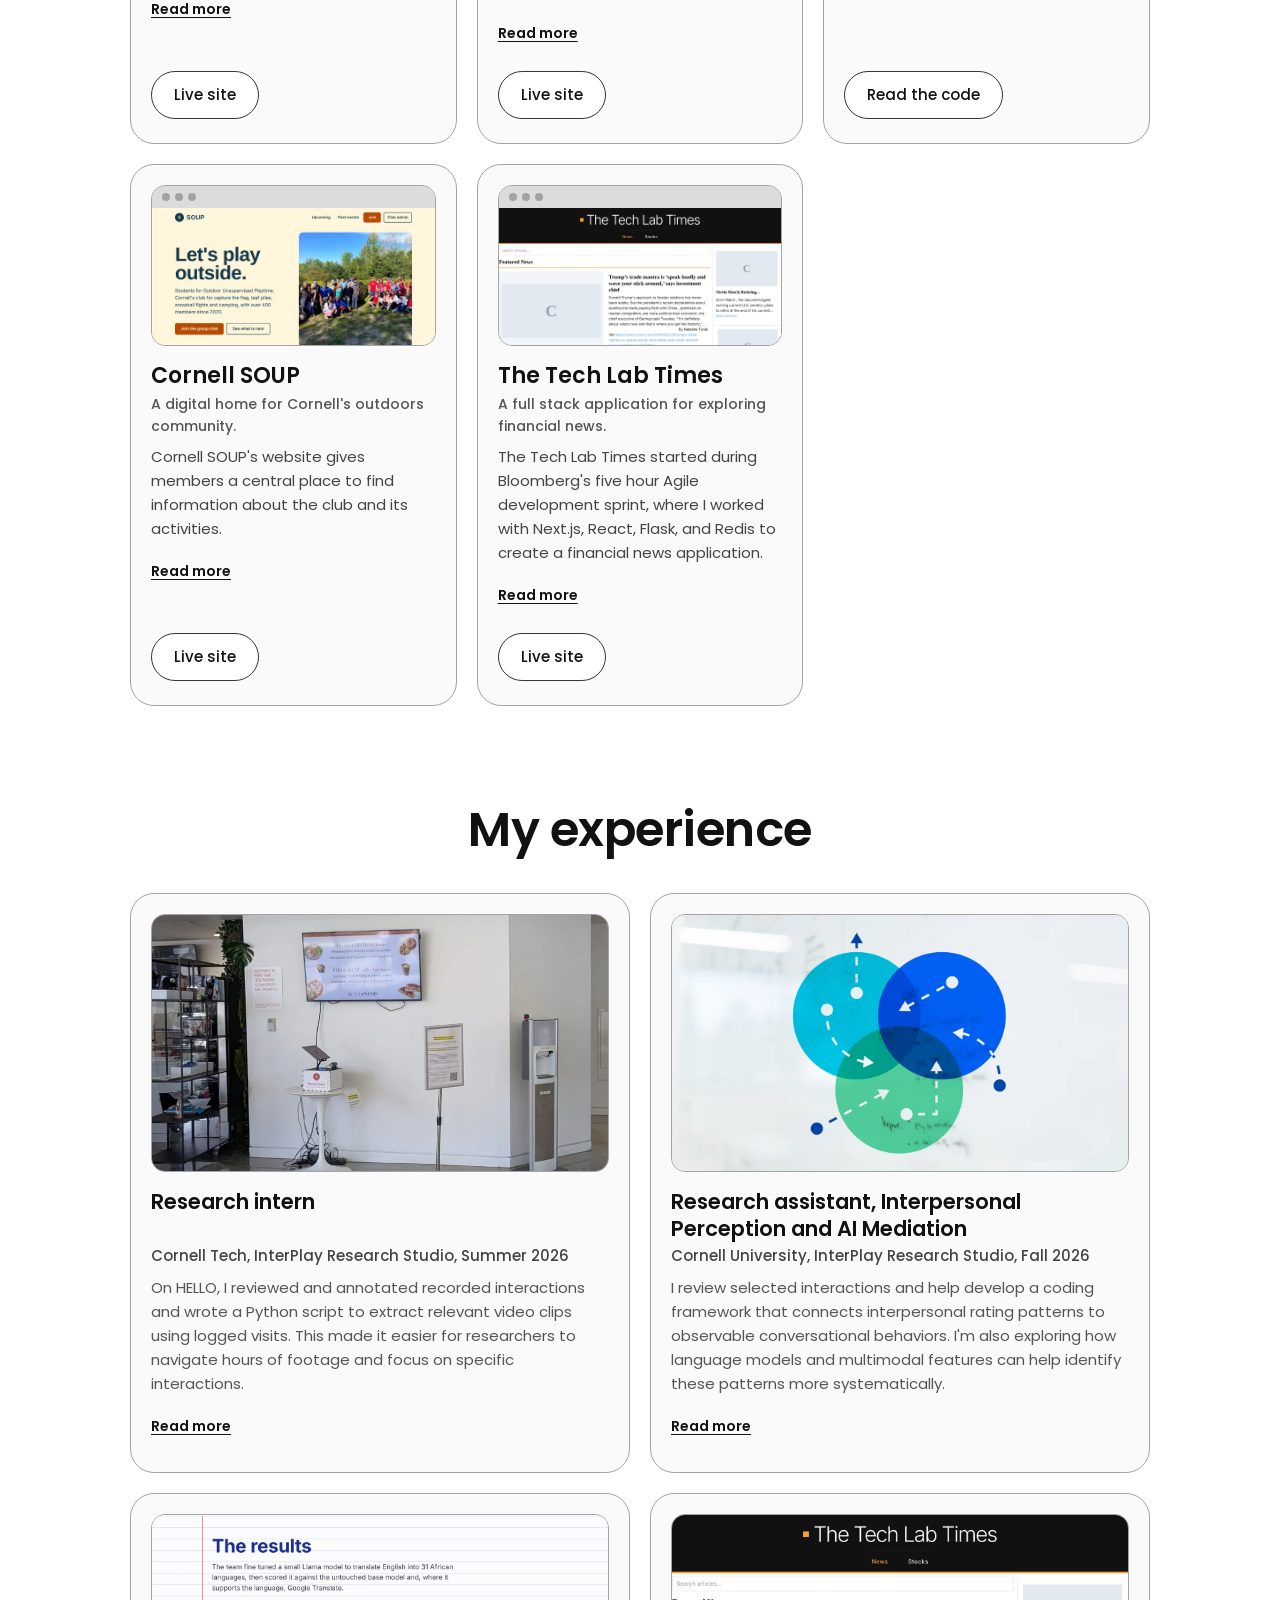
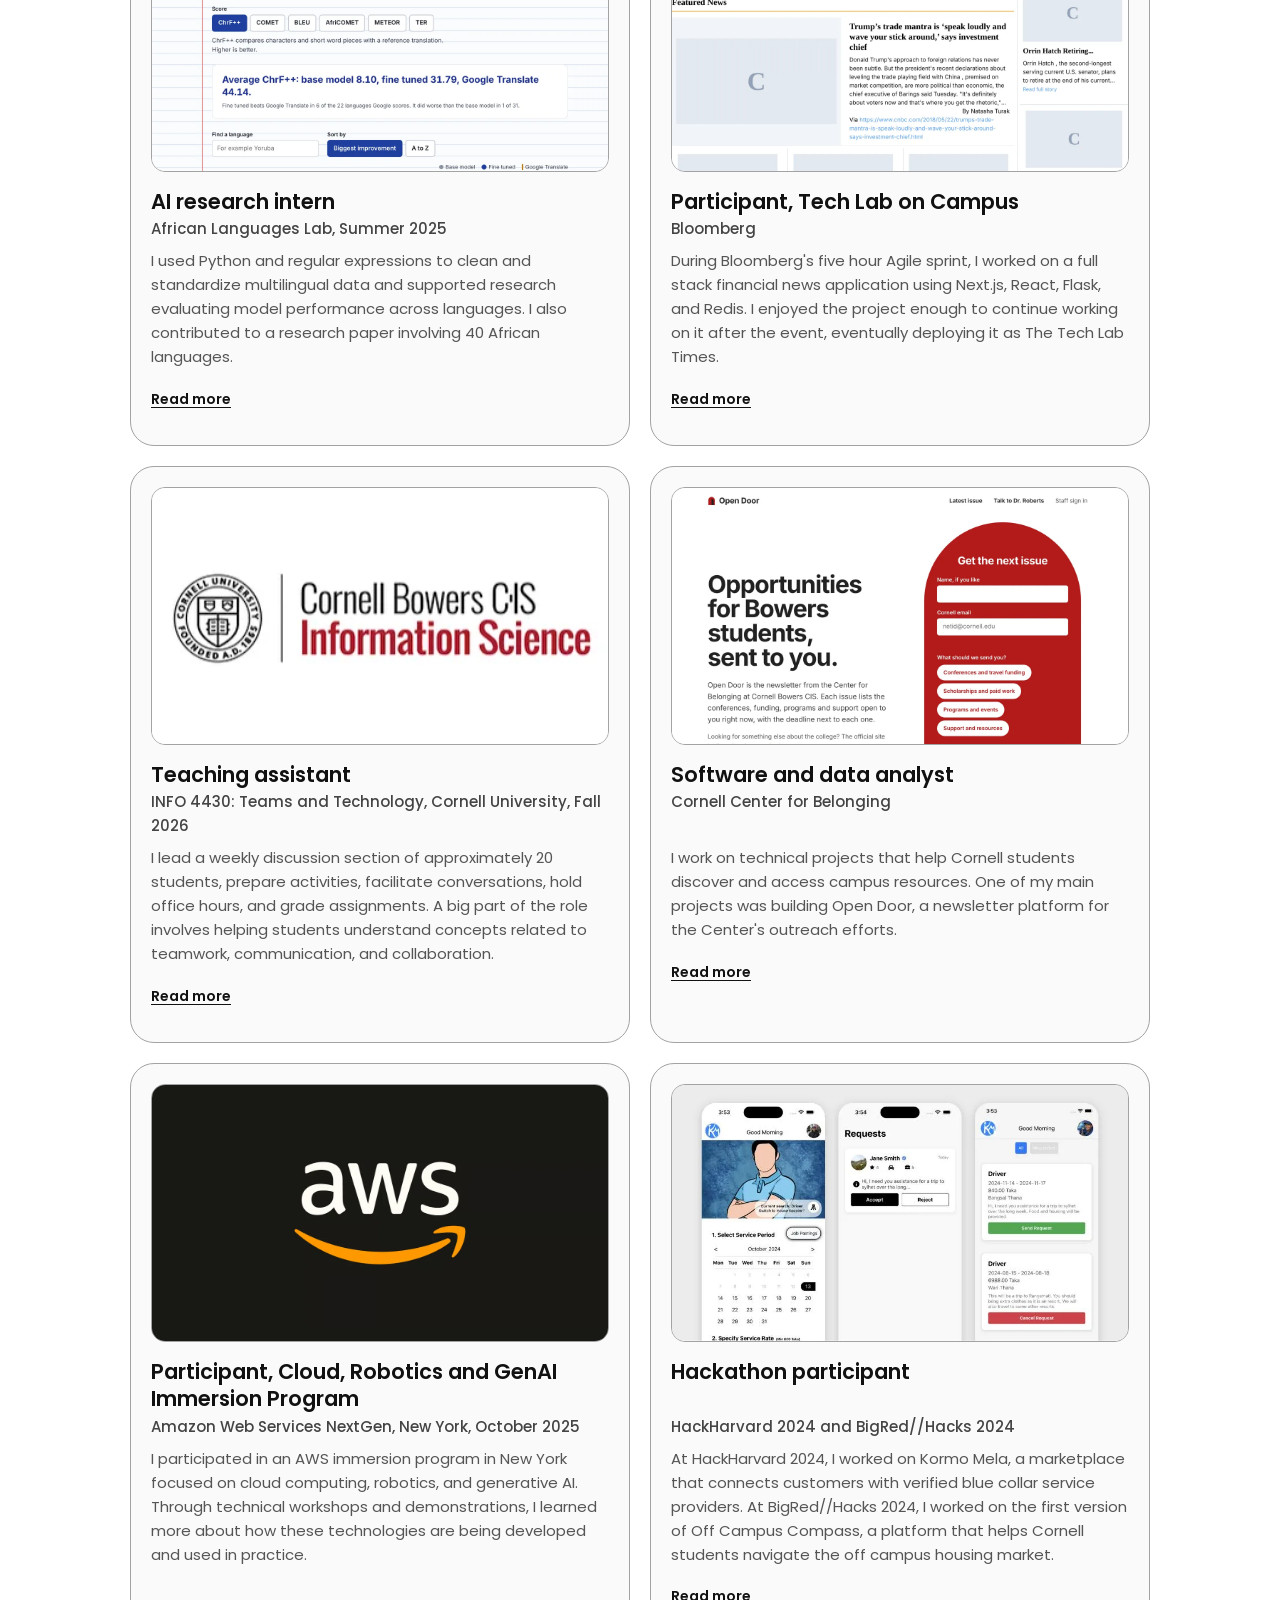
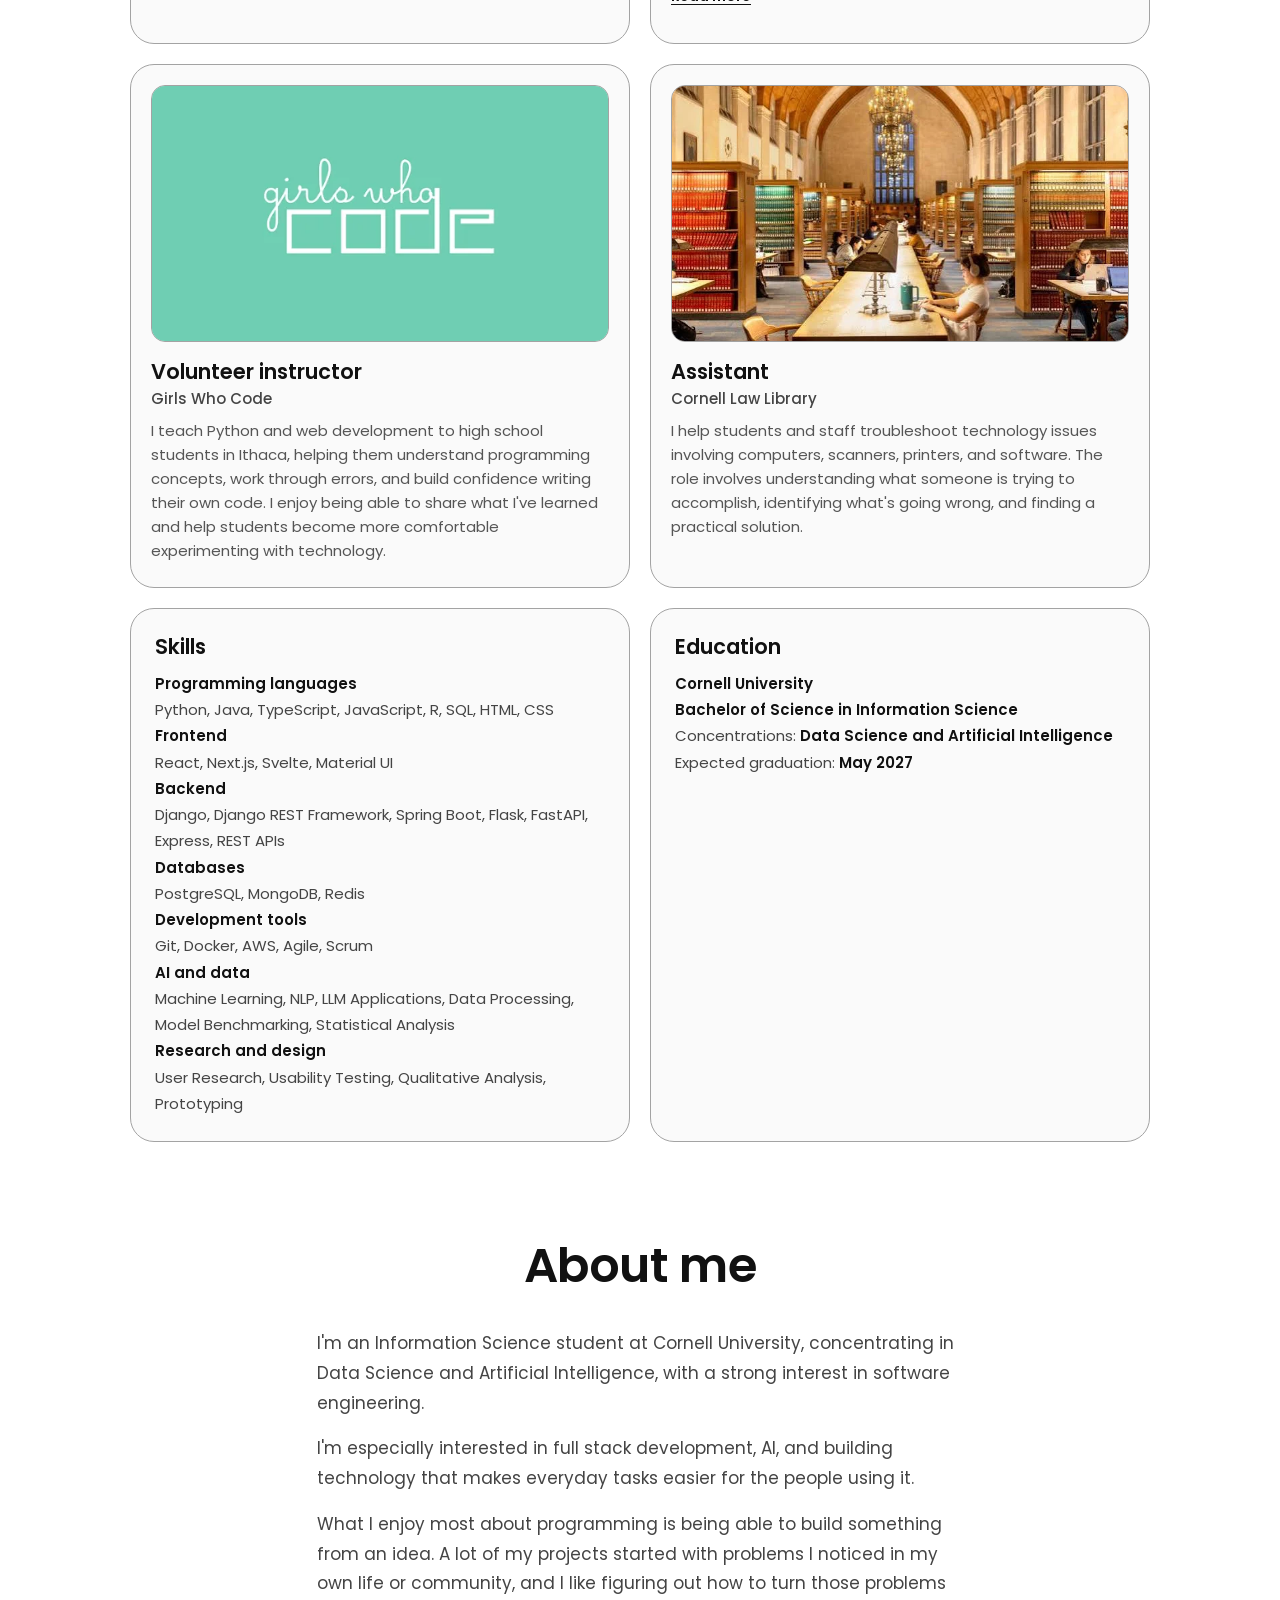
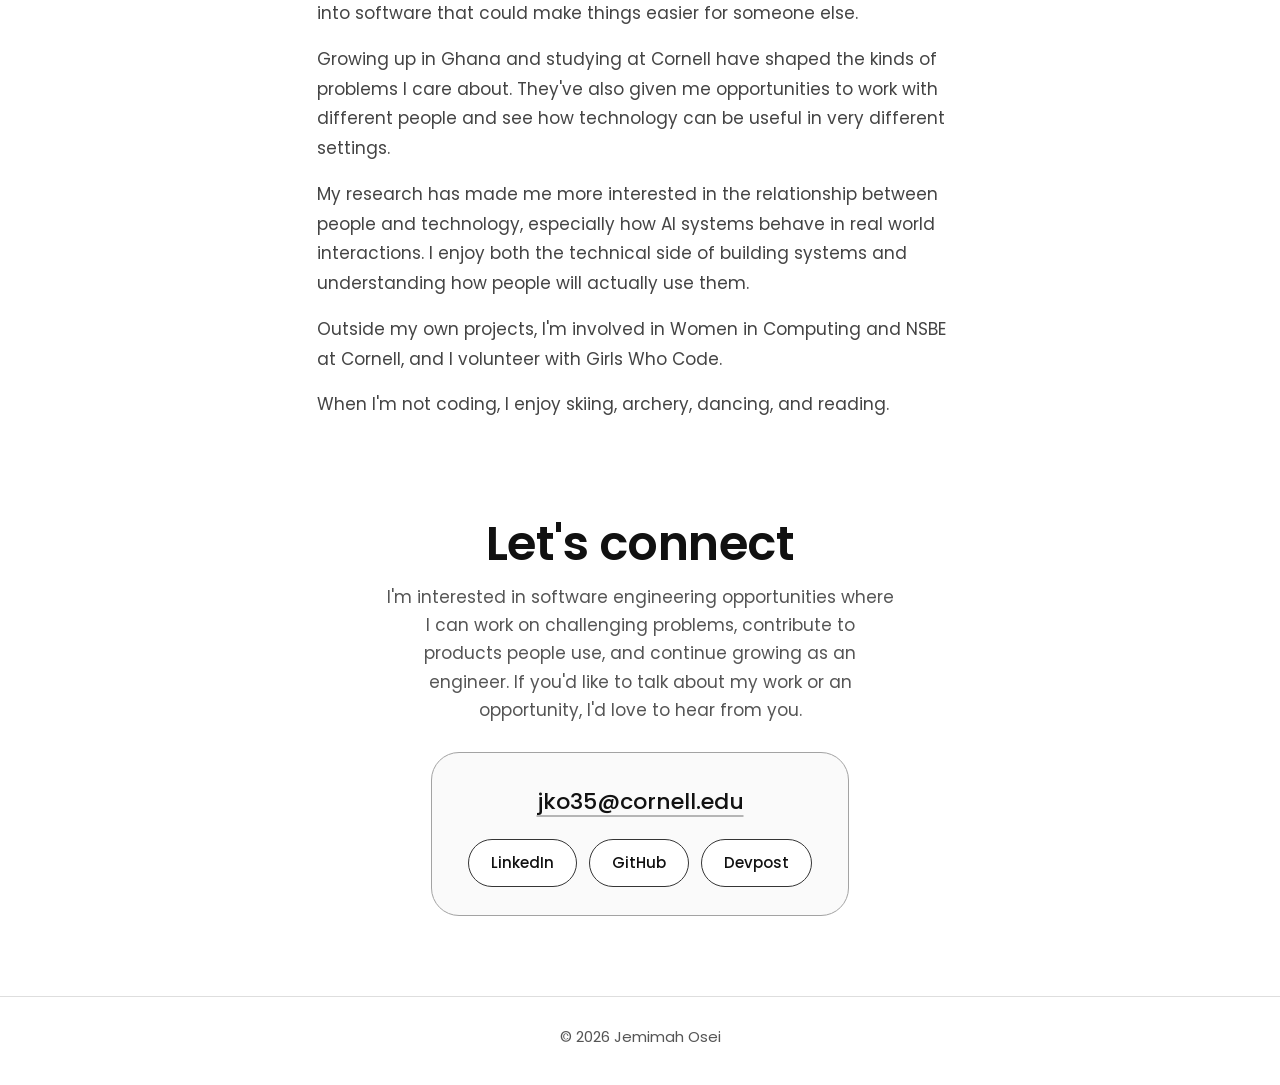
==== commit 8d004968: "Add supplied images to experience cards" ====
--- a/index.html
+++ b/index.html
@@ -17,7 +17,7 @@
 <link rel="preconnect" href="https://fonts.googleapis.com">
 <link rel="preconnect" href="https://fonts.gstatic.com" crossorigin>
 <link rel="stylesheet" href="https://fonts.googleapis.com/css2?family=Poppins:wght@300;400;500;600&amp;display=swap">
-<link rel="stylesheet" href="style.css?v=20261123s">
+<link rel="stylesheet" href="style.css?v=20261123t">
 <script type="application/ld+json">{"@context":"https://schema.org","@type":"Person","name":"Jemimah Osei","url":"https://jemimahosei.com/","image":"https://jemimahosei.com/assets/img/jemimah.webp","jobTitle":"Software engineer","alumniOf":{"@type":"CollegeOrUniversity","name":"Cornell University"},"sameAs":["https://www.linkedin.com/in/jemimaho/","https://github.com/Jemimahosei","https://devpost.com/Jemimahosei"]}</script>
 </head>
 <body>
@@ -117,7 +117,7 @@
 
 <section id="experience" class="sec">
 <h2 class="h2">My experience</h2>
-<div class="jobs"><div class="card job"><div class="jshot has-img"><img src="assets/img/hello.webp" width="900" height="540" loading="lazy" decoding="async" alt="The HELLO voucher robot on a small round table in the Cornell café lobby, with its tablet, printer and camera"></div><h3>Research intern</h3><div class="where">Cornell Tech, InterPlay Research Studio, Summer 2026</div><div class="bd"><p>On HELLO, I reviewed and annotated recorded interactions and wrote a Python script to extract relevant video clips using logged visits. This made it easier for researchers to navigate hours of footage and focus on specific interactions.</p><details class="rm"><summary><span class="o">Read more</span><span class="c">Read less</span></summary><p>HELLO is a research project investigating what happens when AI systems make mistakes during human interactions and how those interactions can be repaired. The team deployed a conversational robot in a public café setting to study how people's expectations change over repeated interactions, particularly when the robot misunderstands speech, fails to recognize someone, or responds in an unexpected way.</p></details></div></div><div class="card job"><div class="jshot has-img"><img src="assets/img/conflict-triad.webp" width="900" height="506" loading="lazy" decoding="async" alt="Illustrated chart of two people's ratings moving through steady, disagreement, deterioration and recovery phases"></div><h3>Research assistant, Interpersonal Perception and AI Mediation</h3><div class="where">Cornell University, InterPlay Research Studio, Fall 2026</div><div class="bd"><p>I review selected interactions and help develop a coding framework that connects interpersonal rating patterns to observable conversational behaviors. I'm also exploring how language models and multimodal features can help identify these patterns more systematically.</p><details class="rm"><summary><span class="o">Read more</span><span class="c">Read less</span></summary><p>I'm working on research exploring how AI can recognize and eventually help mediate conflict during group conversations. Our team studies how people's perceptions of one another change during two person and three person interactions. We use interpersonal rating data to identify patterns such as disagreement, deterioration, and recovery, then examine the corresponding video, audio, and transcripts to understand what happened during those moments. The longer term goal is to use this research to develop an AI mediator that can recognize emerging conflict and support more productive conversations.</p></details></div></div><div class="card job"><div class="jshot has-img"><img src="assets/img/nlp.webp" width="1280" height="720" loading="lazy" decoding="async" alt="Results table from the African languages paper"></div><h3>AI research intern</h3><div class="where">African Languages Lab, Summer 2025</div><div class="bd"><p>I used Python and regular expressions to clean and standardize multilingual data and supported research evaluating model performance across languages. I also contributed to a research paper involving 40 African languages.</p><details class="rm"><summary><span class="o">Read more</span><span class="c">Read less</span></summary><p>The research focused on improving how AI models perform across African languages, many of which have limited representation in existing language datasets. This experience helped me better understand how data preparation and language representation affect the performance of AI systems.</p></details></div></div><div class="card job"><div class="jshot has-img"><img src="assets/img/techlab.webp" width="1280" height="720" loading="lazy" decoding="async" alt="The Tech Lab Times news feed"></div><h3>Participant, Tech Lab on Campus</h3><div class="where">Bloomberg</div><div class="bd"><p>During Bloomberg's five hour Agile sprint, I worked on a full stack financial news application using Next.js, React, Flask, and Redis. I enjoyed the project enough to continue working on it after the event, eventually deploying it as The Tech Lab Times.</p><details class="rm"><summary><span class="o">Read more</span><span class="c">Read less</span></summary><p>The challenge was to build a functional application within a short timeframe while working through both frontend and backend development.</p></details></div></div><div class="card job"><div class="jshot"><span>Photo: leading a section</span></div><h3>Teaching assistant</h3><div class="where">INFO 4430: Teams and Technology, Cornell University, Fall 2026</div><div class="bd"><p>I lead a weekly discussion section of approximately 20 students, prepare activities, facilitate conversations, hold office hours, and grade assignments. A big part of the role involves helping students understand concepts related to teamwork, communication, and collaboration.</p><details class="rm"><summary><span class="o">Read more</span><span class="c">Read less</span></summary><p>It's also pushed me to become better at explaining my reasoning and working with people who approach problems differently.</p></details></div></div><div class="card job"><div class="jshot has-img"><img src="assets/img/opendoor.webp" width="1280" height="720" loading="lazy" decoding="async" alt="Open Door, the Center for Belonging newsletter platform"></div><h3>Software and data analyst</h3><div class="where">Cornell Center for Belonging</div><div class="bd"><p>I work on technical projects that help Cornell students discover and access campus resources. One of my main projects was building Open Door, a newsletter platform for the Center's outreach efforts.</p><details class="rm"><summary><span class="o">Read more</span><span class="c">Read less</span></summary><p>I've also supported student focused initiatives, including Code Afrique, which introduces high school students in Ghana to technology and programming.</p></details></div></div><div class="card job"><div class="jshot has-img"><img src="assets/img/nextgen.webp" width="900" height="506" loading="lazy" decoding="async" alt="AWS NextGen program card: keynote, fireside chat, panels, GenAI workshop, Builder Studios tour, networking"></div><h3>Participant, Cloud, Robotics and GenAI Immersion Program</h3><div class="where">Amazon Web Services NextGen, New York, October 2025</div><div class="bd"><p>I participated in an AWS immersion program in New York focused on cloud computing, robotics, and generative AI. Through technical workshops and demonstrations, I learned more about how these technologies are being developed and used in practice.</p></div></div><div class="card job"><div class="jshot has-img"><img src="assets/img/kormo.webp" width="800" height="450" loading="lazy" decoding="async" alt="Kormo Mela mobile app screens: home with service calendar, requests and job list"></div><h3>Hackathon participant</h3><div class="where">HackHarvard 2024 and BigRed//Hacks 2024</div><div class="bd"><p>At HackHarvard 2024, I worked on Kormo Mela, a marketplace that connects customers with verified blue collar service providers. At BigRed//Hacks 2024, I worked on the first version of Off Campus Compass, a platform that helps Cornell students navigate the off campus housing market.</p><details class="rm"><summary><span class="o">Read more</span><span class="c">Read less</span></summary><p>I enjoy hackathons because they challenge me to learn quickly, make technical decisions under time constraints, and work with others to turn an idea into something functional.</p></details></div></div><div class="card job"><div class="jshot"><span>Photo: a Girls Who Code class</span></div><h3>Volunteer instructor</h3><div class="where">Girls Who Code</div><div class="bd"><p>I teach Python and web development to high school students in Ithaca, helping them understand programming concepts, work through errors, and build confidence writing their own code. I enjoy being able to share what I've learned and help students become more comfortable experimenting with technology.</p></div></div><div class="card job"><div class="jshot"><span>Photo: the front help desk</span></div><h3>Assistant</h3><div class="where">Cornell Law Library</div><div class="bd"><p>I help students and staff troubleshoot technology issues involving computers, scanners, printers, and software. The role involves understanding what someone is trying to accomplish, identifying what's going wrong, and finding a practical solution.</p></div></div></div>
+<div class="jobs"><div class="card job"><div class="jshot has-img"><img src="assets/img/hello.webp" width="900" height="540" loading="lazy" decoding="async" alt="The HELLO voucher robot on a small round table in the Cornell café lobby, with its tablet, printer and camera"></div><h3>Research intern</h3><div class="where">Cornell Tech, InterPlay Research Studio, Summer 2026</div><div class="bd"><p>On HELLO, I reviewed and annotated recorded interactions and wrote a Python script to extract relevant video clips using logged visits. This made it easier for researchers to navigate hours of footage and focus on specific interactions.</p><details class="rm"><summary><span class="o">Read more</span><span class="c">Read less</span></summary><p>HELLO is a research project investigating what happens when AI systems make mistakes during human interactions and how those interactions can be repaired. The team deployed a conversational robot in a public café setting to study how people's expectations change over repeated interactions, particularly when the robot misunderstands speech, fails to recognize someone, or responds in an unexpected way.</p></details></div></div><div class="card job"><div class="jshot has-img"><img src="assets/img/conflict-triad.webp?v=2" width="900" height="506" loading="lazy" decoding="async" alt="Three overlapping circles with arrows, a diagram of interacting perspectives"></div><h3>Research assistant, Interpersonal Perception and AI Mediation</h3><div class="where">Cornell University, InterPlay Research Studio, Fall 2026</div><div class="bd"><p>I review selected interactions and help develop a coding framework that connects interpersonal rating patterns to observable conversational behaviors. I'm also exploring how language models and multimodal features can help identify these patterns more systematically.</p><details class="rm"><summary><span class="o">Read more</span><span class="c">Read less</span></summary><p>I'm working on research exploring how AI can recognize and eventually help mediate conflict during group conversations. Our team studies how people's perceptions of one another change during two person and three person interactions. We use interpersonal rating data to identify patterns such as disagreement, deterioration, and recovery, then examine the corresponding video, audio, and transcripts to understand what happened during those moments. The longer term goal is to use this research to develop an AI mediator that can recognize emerging conflict and support more productive conversations.</p></details></div></div><div class="card job"><div class="jshot has-img"><img src="assets/img/nlp.webp" width="1280" height="720" loading="lazy" decoding="async" alt="Results table from the African languages paper"></div><h3>AI research intern</h3><div class="where">African Languages Lab, Summer 2025</div><div class="bd"><p>I used Python and regular expressions to clean and standardize multilingual data and supported research evaluating model performance across languages. I also contributed to a research paper involving 40 African languages.</p><details class="rm"><summary><span class="o">Read more</span><span class="c">Read less</span></summary><p>The research focused on improving how AI models perform across African languages, many of which have limited representation in existing language datasets. This experience helped me better understand how data preparation and language representation affect the performance of AI systems.</p></details></div></div><div class="card job"><div class="jshot has-img"><img src="assets/img/techlab.webp" width="1280" height="720" loading="lazy" decoding="async" alt="The Tech Lab Times news feed"></div><h3>Participant, Tech Lab on Campus</h3><div class="where">Bloomberg</div><div class="bd"><p>During Bloomberg's five hour Agile sprint, I worked on a full stack financial news application using Next.js, React, Flask, and Redis. I enjoyed the project enough to continue working on it after the event, eventually deploying it as The Tech Lab Times.</p><details class="rm"><summary><span class="o">Read more</span><span class="c">Read less</span></summary><p>The challenge was to build a functional application within a short timeframe while working through both frontend and backend development.</p></details></div></div><div class="card job"><div class="jshot has-img"><img src="assets/img/info-logo.webp" width="900" height="506" loading="lazy" decoding="async" alt="Cornell Bowers CIS Information Science logo"></div><h3>Teaching assistant</h3><div class="where">INFO 4430: Teams and Technology, Cornell University, Fall 2026</div><div class="bd"><p>I lead a weekly discussion section of approximately 20 students, prepare activities, facilitate conversations, hold office hours, and grade assignments. A big part of the role involves helping students understand concepts related to teamwork, communication, and collaboration.</p><details class="rm"><summary><span class="o">Read more</span><span class="c">Read less</span></summary><p>It's also pushed me to become better at explaining my reasoning and working with people who approach problems differently.</p></details></div></div><div class="card job"><div class="jshot has-img"><img src="assets/img/opendoor.webp" width="1280" height="720" loading="lazy" decoding="async" alt="Open Door, the Center for Belonging newsletter platform"></div><h3>Software and data analyst</h3><div class="where">Cornell Center for Belonging</div><div class="bd"><p>I work on technical projects that help Cornell students discover and access campus resources. One of my main projects was building Open Door, a newsletter platform for the Center's outreach efforts.</p><details class="rm"><summary><span class="o">Read more</span><span class="c">Read less</span></summary><p>I've also supported student focused initiatives, including Code Afrique, which introduces high school students in Ghana to technology and programming.</p></details></div></div><div class="card job"><div class="jshot has-img"><img src="assets/img/nextgen.webp?v=2" width="900" height="506" loading="lazy" decoding="async" alt="AWS logo"></div><h3>Participant, Cloud, Robotics and GenAI Immersion Program</h3><div class="where">Amazon Web Services NextGen, New York, October 2025</div><div class="bd"><p>I participated in an AWS immersion program in New York focused on cloud computing, robotics, and generative AI. Through technical workshops and demonstrations, I learned more about how these technologies are being developed and used in practice.</p></div></div><div class="card job"><div class="jshot has-img"><img src="assets/img/kormo.webp" width="800" height="450" loading="lazy" decoding="async" alt="Kormo Mela mobile app screens: home with service calendar, requests and job list"></div><h3>Hackathon participant</h3><div class="where">HackHarvard 2024 and BigRed//Hacks 2024</div><div class="bd"><p>At HackHarvard 2024, I worked on Kormo Mela, a marketplace that connects customers with verified blue collar service providers. At BigRed//Hacks 2024, I worked on the first version of Off Campus Compass, a platform that helps Cornell students navigate the off campus housing market.</p><details class="rm"><summary><span class="o">Read more</span><span class="c">Read less</span></summary><p>I enjoy hackathons because they challenge me to learn quickly, make technical decisions under time constraints, and work with others to turn an idea into something functional.</p></details></div></div><div class="card job"><div class="jshot has-img"><img src="assets/img/gwc.webp" width="900" height="506" loading="lazy" decoding="async" alt="Girls Who Code logo"></div><h3>Volunteer instructor</h3><div class="where">Girls Who Code</div><div class="bd"><p>I teach Python and web development to high school students in Ithaca, helping them understand programming concepts, work through errors, and build confidence writing their own code. I enjoy being able to share what I've learned and help students become more comfortable experimenting with technology.</p></div></div><div class="card job"><div class="jshot has-img"><img src="assets/img/lawlib.webp" width="900" height="506" loading="lazy" decoding="async" alt="The Cornell Law Library reading room with long wooden tables and bookshelves"></div><h3>Assistant</h3><div class="where">Cornell Law Library</div><div class="bd"><p>I help students and staff troubleshoot technology issues involving computers, scanners, printers, and software. The role involves understanding what someone is trying to accomplish, identifying what's going wrong, and finding a practical solution.</p></div></div></div>
 <div class="duo">
 <div class="card box"><h3>Skills</h3><p><strong>Programming languages</strong><br>Python, Java, TypeScript, JavaScript, R, SQL, HTML, CSS<br><strong>Frontend</strong><br>React, Next.js, Svelte, Material UI<br><strong>Backend</strong><br>Django, Django REST Framework, Spring Boot, Flask, FastAPI, Express, REST APIs<br><strong>Databases</strong><br>PostgreSQL, MongoDB, Redis<br><strong>Development tools</strong><br>Git, Docker, AWS, Agile, Scrum<br><strong>AI and data</strong><br>Machine Learning, NLP, LLM Applications, Data Processing, Model Benchmarking, Statistical Analysis<br><strong>Research and design</strong><br>User Research, Usability Testing, Qualitative Analysis, Prototyping</p></div>
 <div class="card box"><h3>Education</h3><p><strong>Cornell University</strong><br><strong>Bachelor of Science in Information Science</strong><br>Concentrations: <strong>Data Science and Artificial Intelligence</strong><br>Expected graduation: <strong>May 2027</strong></p></div>
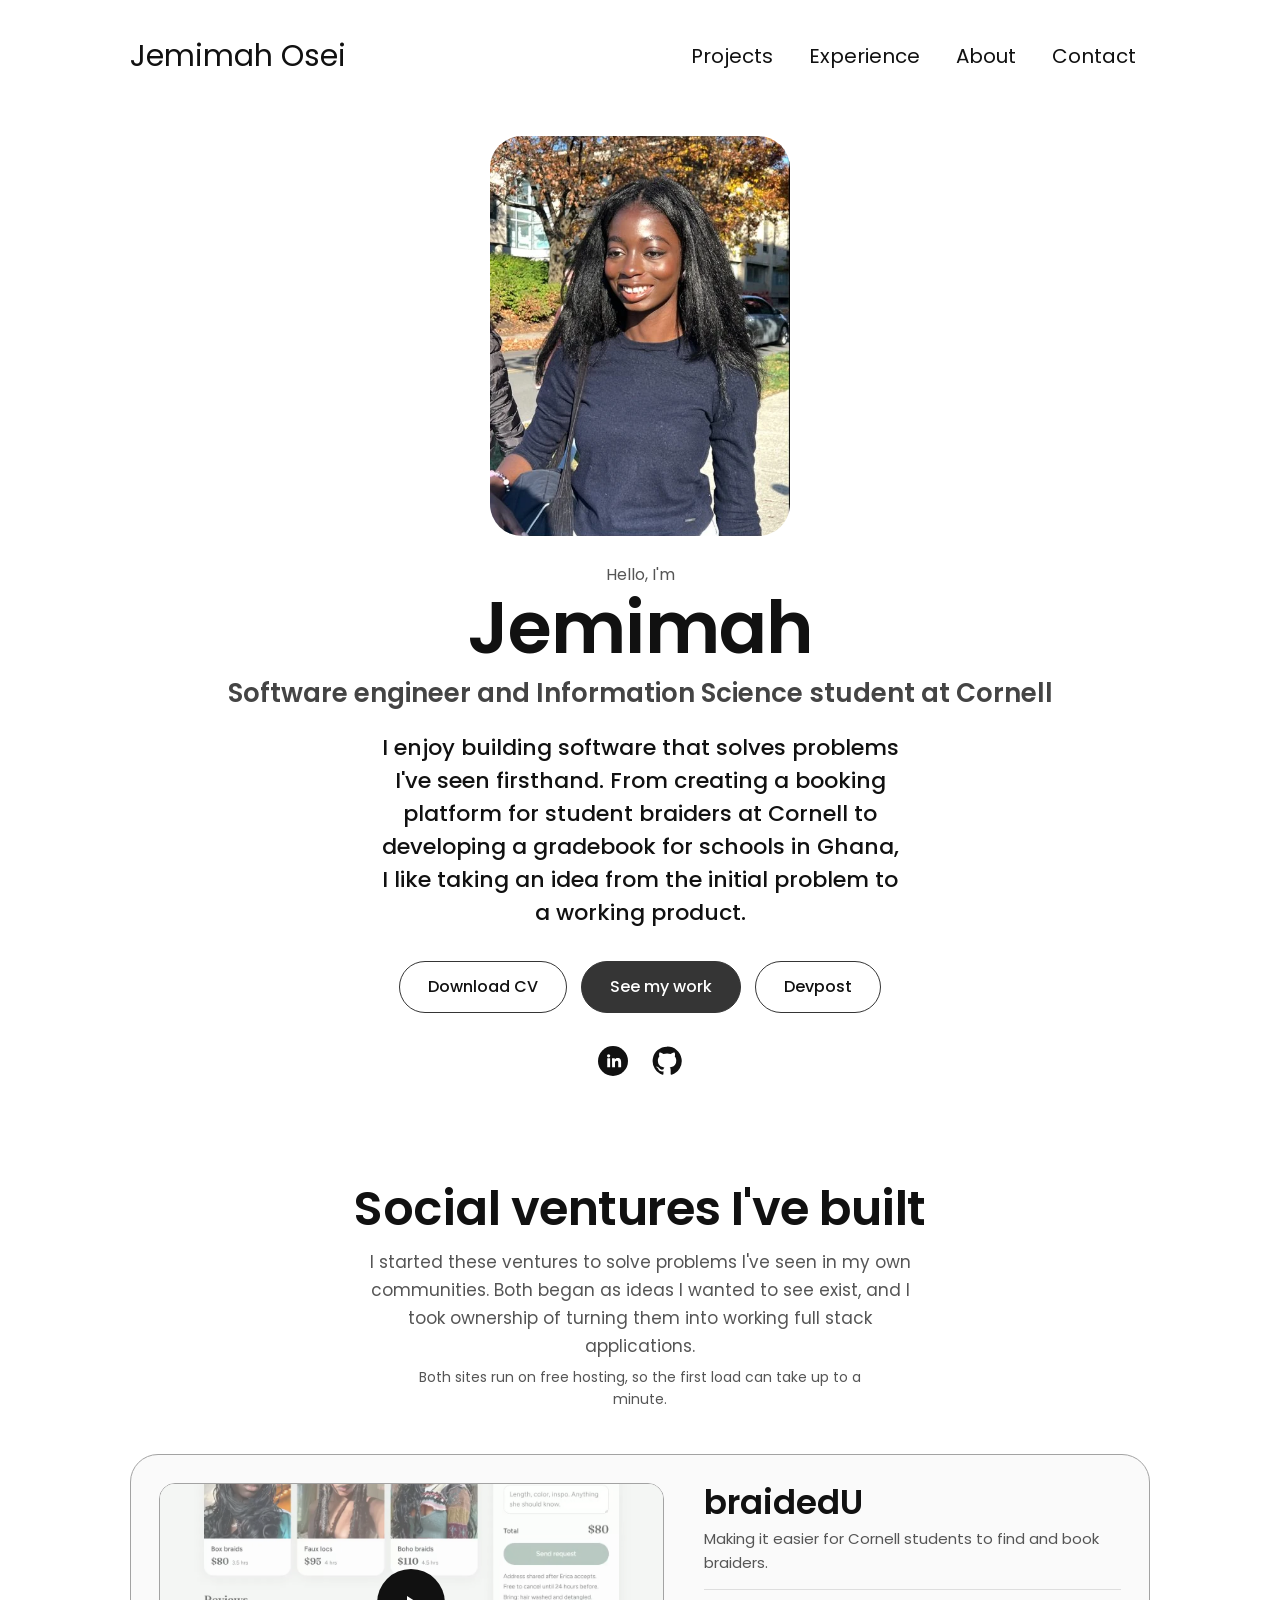
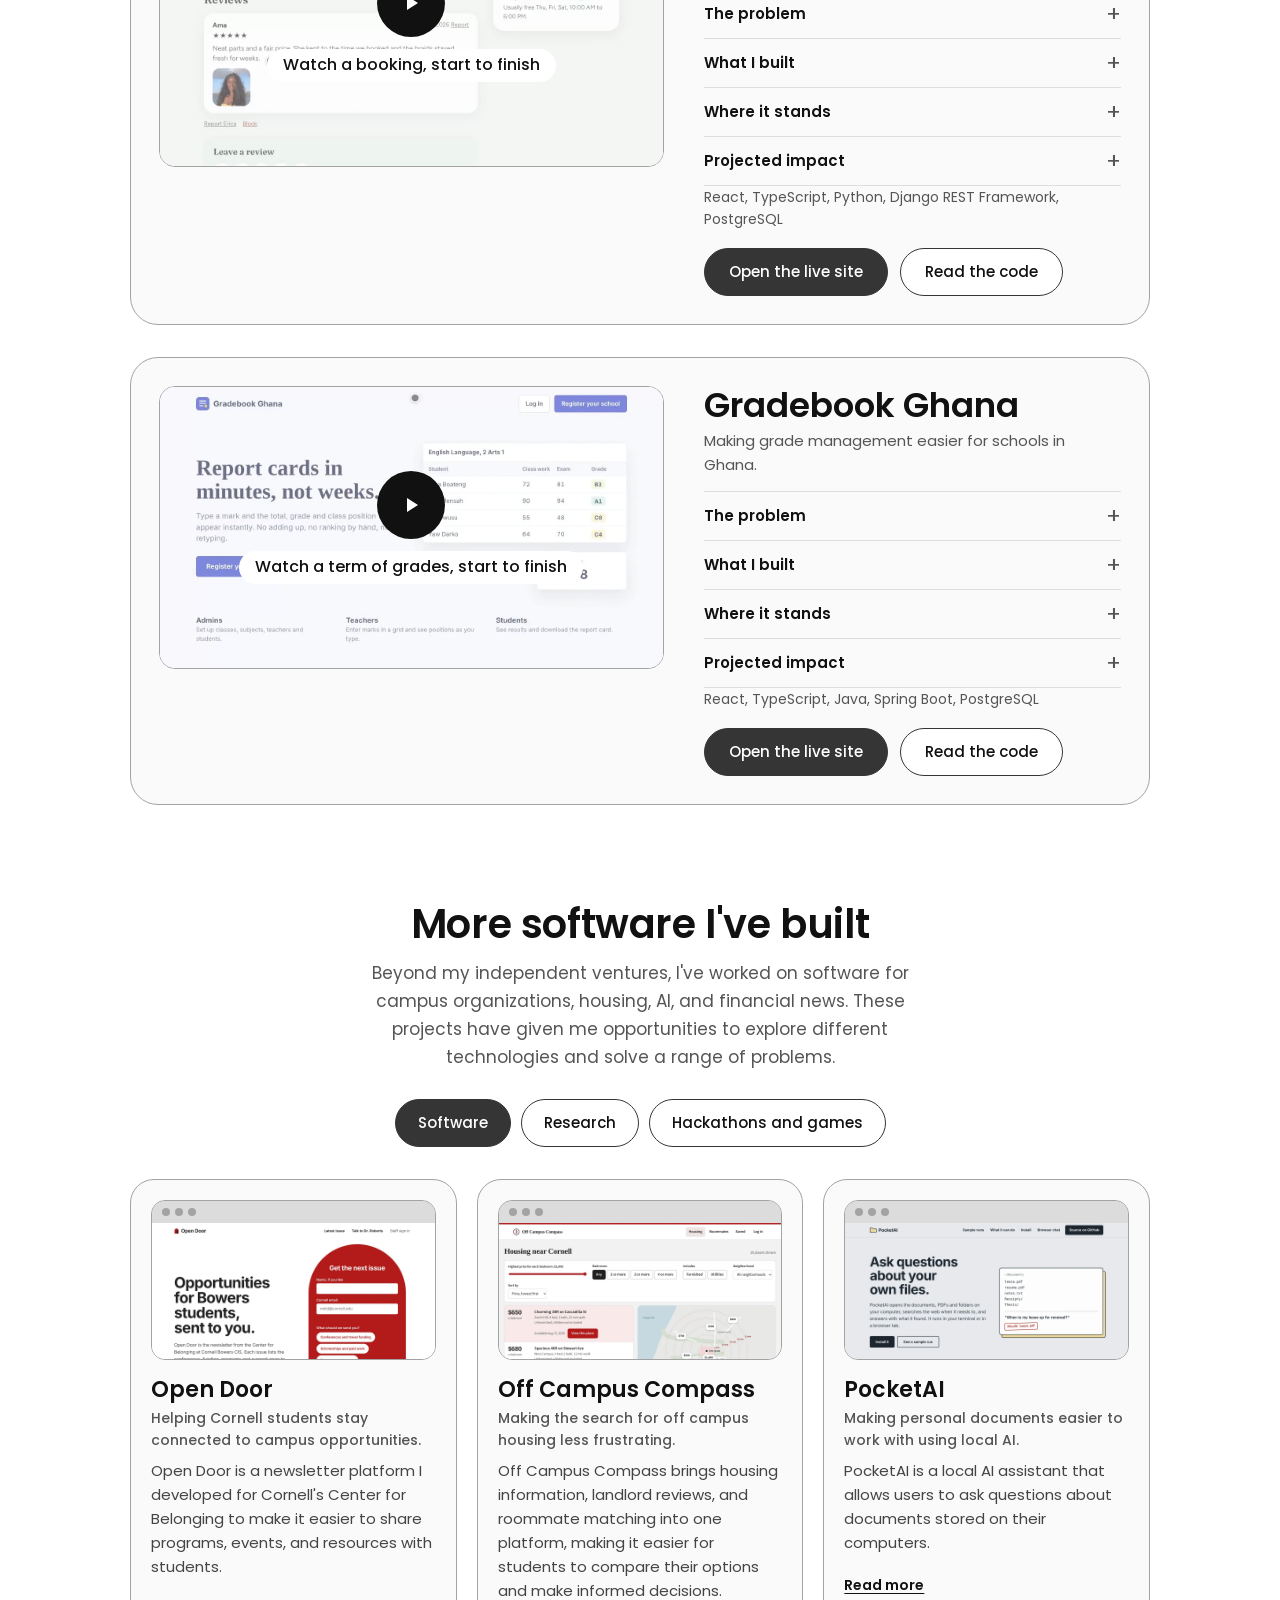
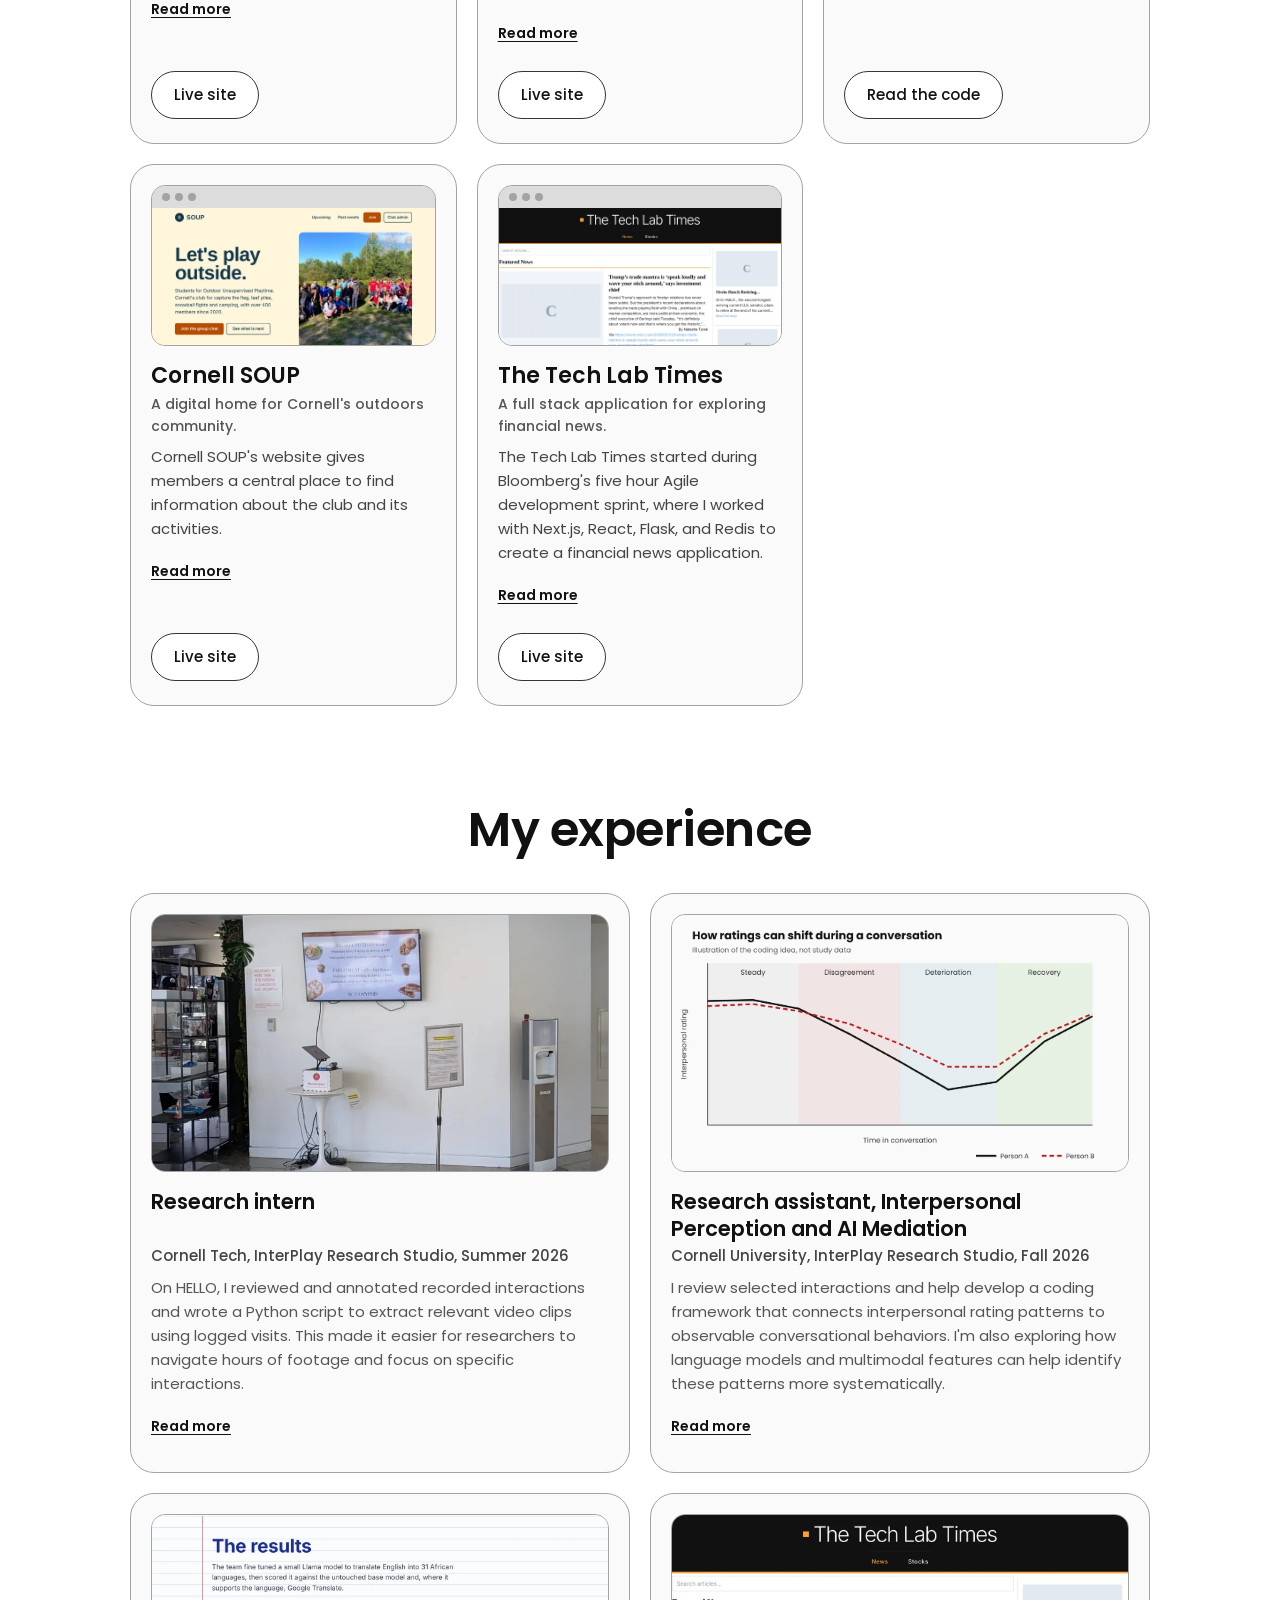
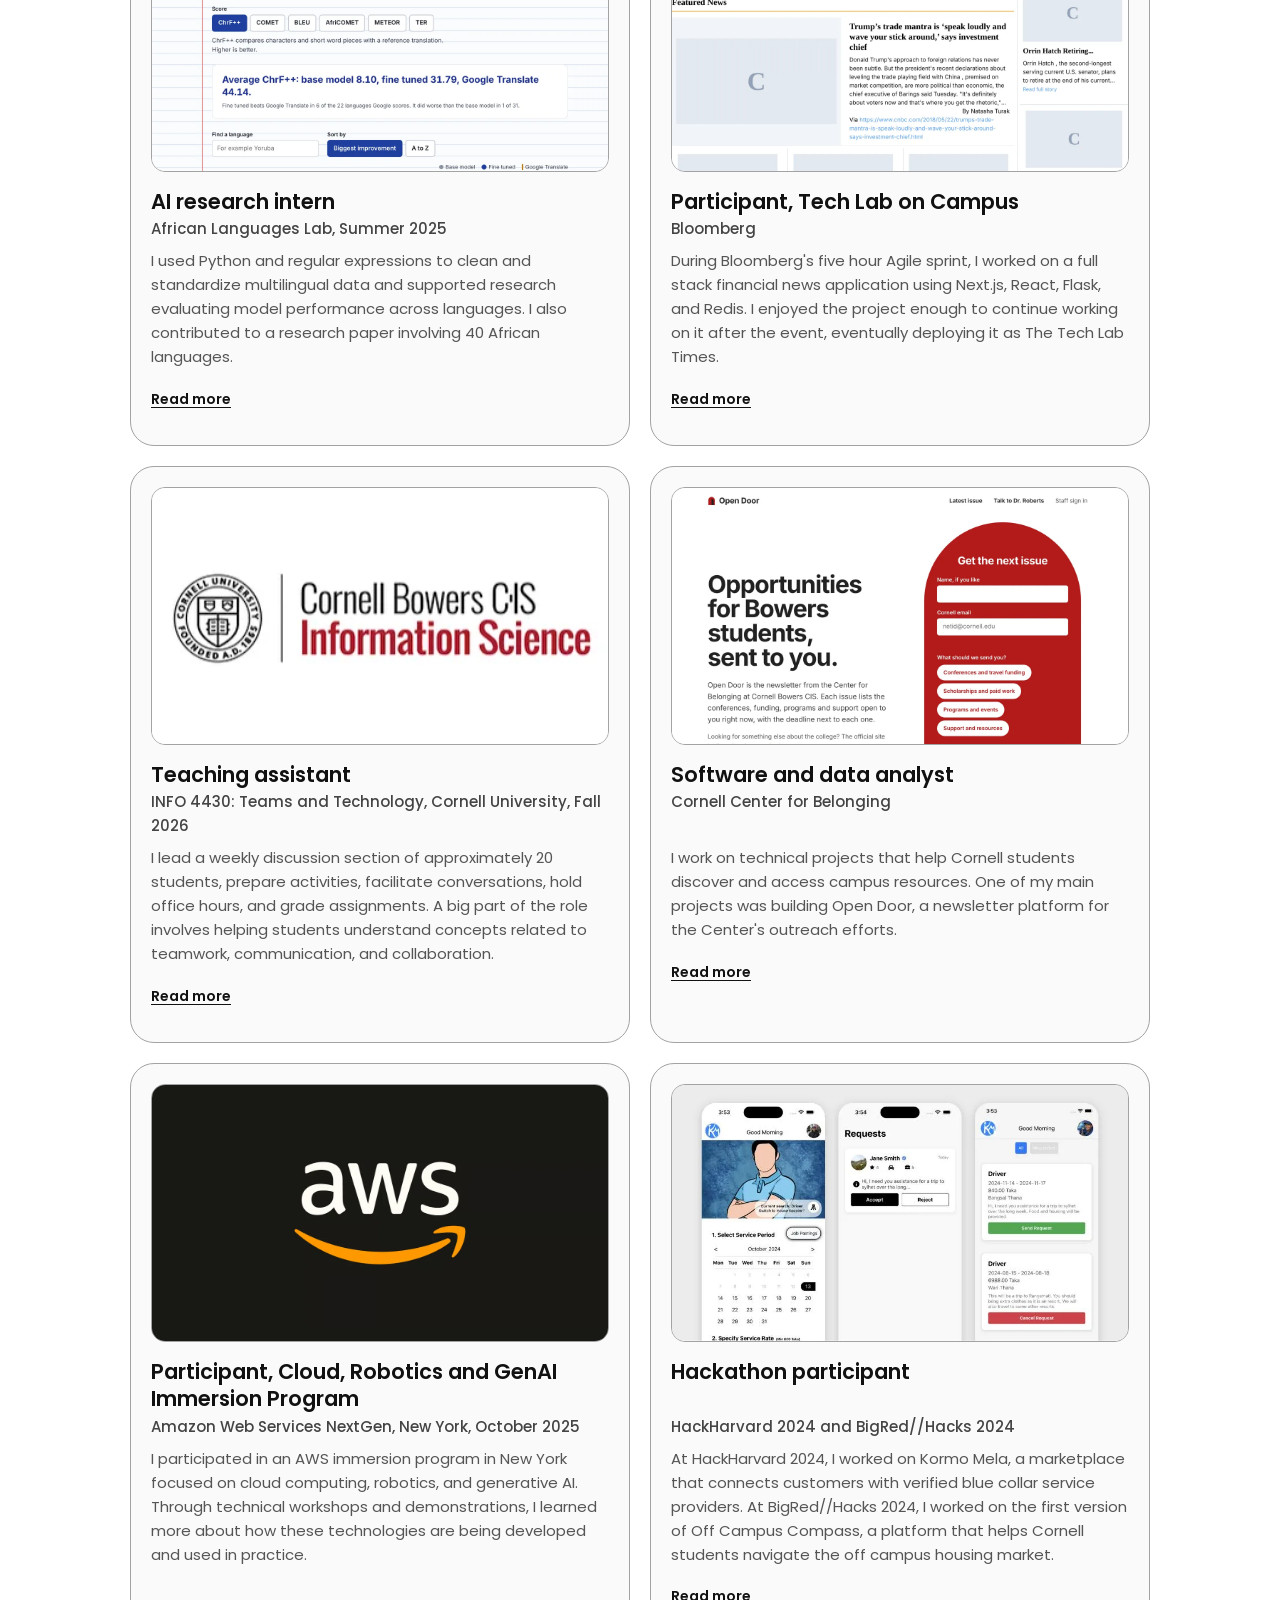
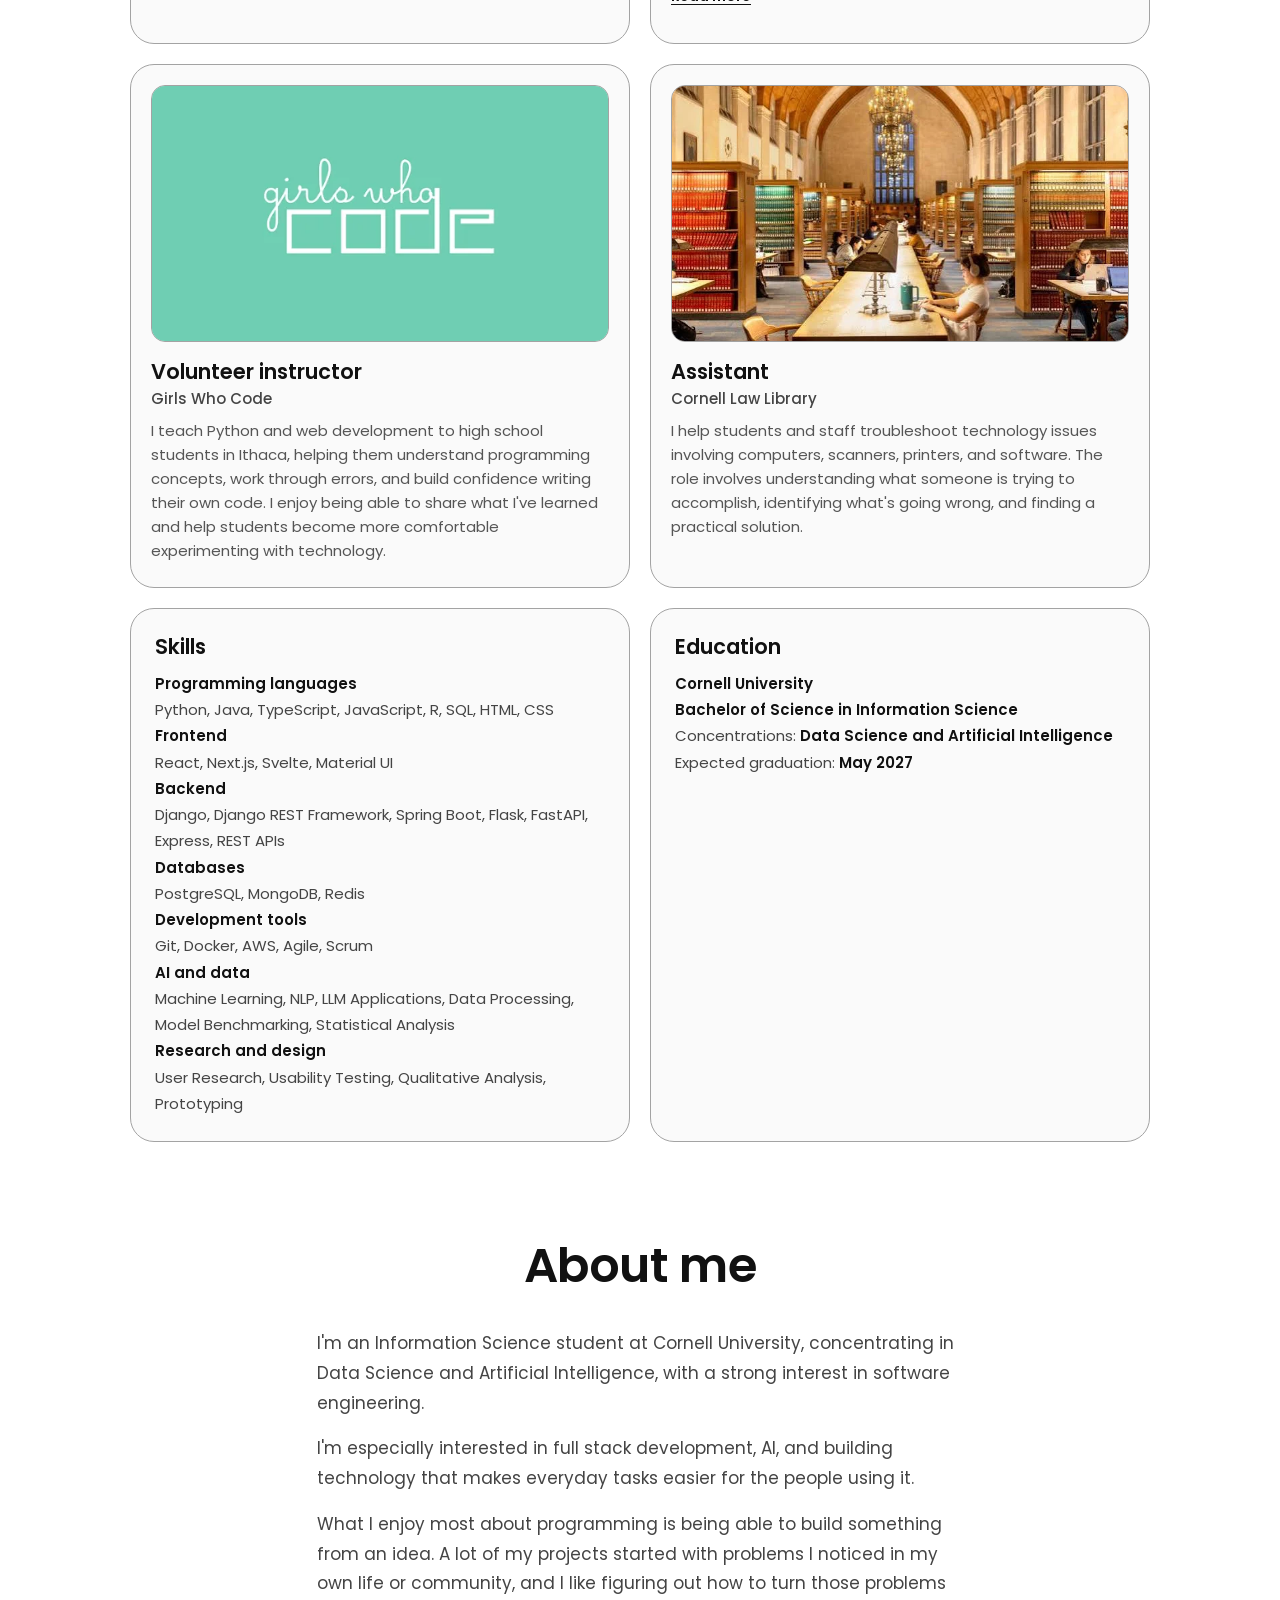
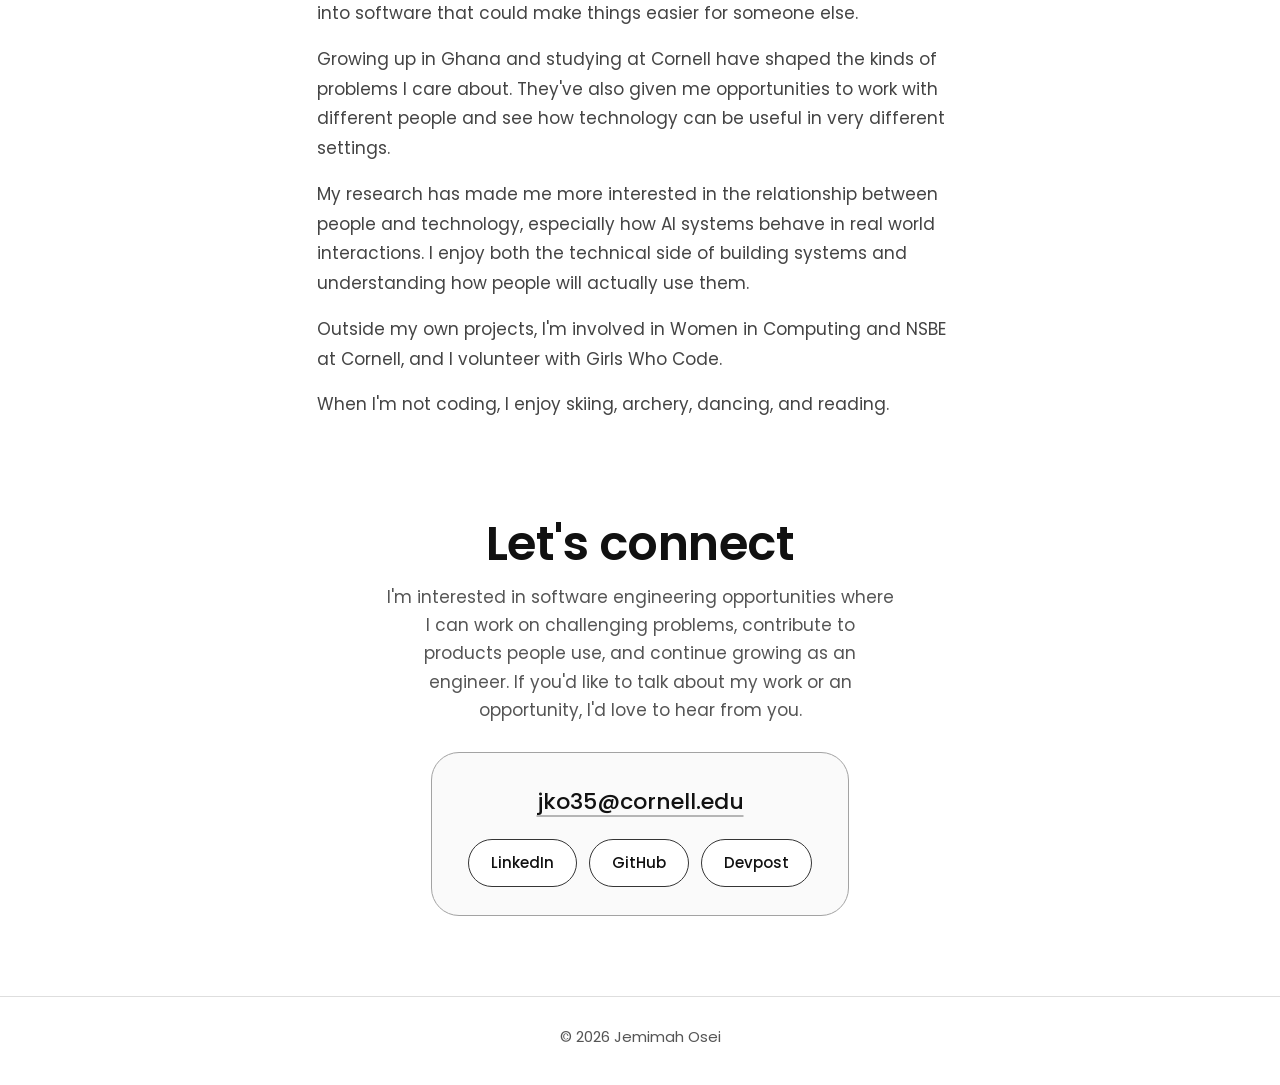
==== commit 704139de: "Restore Conflict Triad chart" ====
--- a/index.html
+++ b/index.html
@@ -17,7 +17,7 @@
 <link rel="preconnect" href="https://fonts.googleapis.com">
 <link rel="preconnect" href="https://fonts.gstatic.com" crossorigin>
 <link rel="stylesheet" href="https://fonts.googleapis.com/css2?family=Poppins:wght@300;400;500;600&amp;display=swap">
-<link rel="stylesheet" href="style.css?v=20261123t">
+<link rel="stylesheet" href="style.css?v=20261123u">
 <script type="application/ld+json">{"@context":"https://schema.org","@type":"Person","name":"Jemimah Osei","url":"https://jemimahosei.com/","image":"https://jemimahosei.com/assets/img/jemimah.webp","jobTitle":"Software engineer","alumniOf":{"@type":"CollegeOrUniversity","name":"Cornell University"},"sameAs":["https://www.linkedin.com/in/jemimaho/","https://github.com/Jemimahosei","https://devpost.com/Jemimahosei"]}</script>
 </head>
 <body>
@@ -117,7 +117,7 @@
 
 <section id="experience" class="sec">
 <h2 class="h2">My experience</h2>
-<div class="jobs"><div class="card job"><div class="jshot has-img"><img src="assets/img/hello.webp" width="900" height="540" loading="lazy" decoding="async" alt="The HELLO voucher robot on a small round table in the Cornell café lobby, with its tablet, printer and camera"></div><h3>Research intern</h3><div class="where">Cornell Tech, InterPlay Research Studio, Summer 2026</div><div class="bd"><p>On HELLO, I reviewed and annotated recorded interactions and wrote a Python script to extract relevant video clips using logged visits. This made it easier for researchers to navigate hours of footage and focus on specific interactions.</p><details class="rm"><summary><span class="o">Read more</span><span class="c">Read less</span></summary><p>HELLO is a research project investigating what happens when AI systems make mistakes during human interactions and how those interactions can be repaired. The team deployed a conversational robot in a public café setting to study how people's expectations change over repeated interactions, particularly when the robot misunderstands speech, fails to recognize someone, or responds in an unexpected way.</p></details></div></div><div class="card job"><div class="jshot has-img"><img src="assets/img/conflict-triad.webp?v=2" width="900" height="506" loading="lazy" decoding="async" alt="Three overlapping circles with arrows, a diagram of interacting perspectives"></div><h3>Research assistant, Interpersonal Perception and AI Mediation</h3><div class="where">Cornell University, InterPlay Research Studio, Fall 2026</div><div class="bd"><p>I review selected interactions and help develop a coding framework that connects interpersonal rating patterns to observable conversational behaviors. I'm also exploring how language models and multimodal features can help identify these patterns more systematically.</p><details class="rm"><summary><span class="o">Read more</span><span class="c">Read less</span></summary><p>I'm working on research exploring how AI can recognize and eventually help mediate conflict during group conversations. Our team studies how people's perceptions of one another change during two person and three person interactions. We use interpersonal rating data to identify patterns such as disagreement, deterioration, and recovery, then examine the corresponding video, audio, and transcripts to understand what happened during those moments. The longer term goal is to use this research to develop an AI mediator that can recognize emerging conflict and support more productive conversations.</p></details></div></div><div class="card job"><div class="jshot has-img"><img src="assets/img/nlp.webp" width="1280" height="720" loading="lazy" decoding="async" alt="Results table from the African languages paper"></div><h3>AI research intern</h3><div class="where">African Languages Lab, Summer 2025</div><div class="bd"><p>I used Python and regular expressions to clean and standardize multilingual data and supported research evaluating model performance across languages. I also contributed to a research paper involving 40 African languages.</p><details class="rm"><summary><span class="o">Read more</span><span class="c">Read less</span></summary><p>The research focused on improving how AI models perform across African languages, many of which have limited representation in existing language datasets. This experience helped me better understand how data preparation and language representation affect the performance of AI systems.</p></details></div></div><div class="card job"><div class="jshot has-img"><img src="assets/img/techlab.webp" width="1280" height="720" loading="lazy" decoding="async" alt="The Tech Lab Times news feed"></div><h3>Participant, Tech Lab on Campus</h3><div class="where">Bloomberg</div><div class="bd"><p>During Bloomberg's five hour Agile sprint, I worked on a full stack financial news application using Next.js, React, Flask, and Redis. I enjoyed the project enough to continue working on it after the event, eventually deploying it as The Tech Lab Times.</p><details class="rm"><summary><span class="o">Read more</span><span class="c">Read less</span></summary><p>The challenge was to build a functional application within a short timeframe while working through both frontend and backend development.</p></details></div></div><div class="card job"><div class="jshot has-img"><img src="assets/img/info-logo.webp" width="900" height="506" loading="lazy" decoding="async" alt="Cornell Bowers CIS Information Science logo"></div><h3>Teaching assistant</h3><div class="where">INFO 4430: Teams and Technology, Cornell University, Fall 2026</div><div class="bd"><p>I lead a weekly discussion section of approximately 20 students, prepare activities, facilitate conversations, hold office hours, and grade assignments. A big part of the role involves helping students understand concepts related to teamwork, communication, and collaboration.</p><details class="rm"><summary><span class="o">Read more</span><span class="c">Read less</span></summary><p>It's also pushed me to become better at explaining my reasoning and working with people who approach problems differently.</p></details></div></div><div class="card job"><div class="jshot has-img"><img src="assets/img/opendoor.webp" width="1280" height="720" loading="lazy" decoding="async" alt="Open Door, the Center for Belonging newsletter platform"></div><h3>Software and data analyst</h3><div class="where">Cornell Center for Belonging</div><div class="bd"><p>I work on technical projects that help Cornell students discover and access campus resources. One of my main projects was building Open Door, a newsletter platform for the Center's outreach efforts.</p><details class="rm"><summary><span class="o">Read more</span><span class="c">Read less</span></summary><p>I've also supported student focused initiatives, including Code Afrique, which introduces high school students in Ghana to technology and programming.</p></details></div></div><div class="card job"><div class="jshot has-img"><img src="assets/img/nextgen.webp?v=2" width="900" height="506" loading="lazy" decoding="async" alt="AWS logo"></div><h3>Participant, Cloud, Robotics and GenAI Immersion Program</h3><div class="where">Amazon Web Services NextGen, New York, October 2025</div><div class="bd"><p>I participated in an AWS immersion program in New York focused on cloud computing, robotics, and generative AI. Through technical workshops and demonstrations, I learned more about how these technologies are being developed and used in practice.</p></div></div><div class="card job"><div class="jshot has-img"><img src="assets/img/kormo.webp" width="800" height="450" loading="lazy" decoding="async" alt="Kormo Mela mobile app screens: home with service calendar, requests and job list"></div><h3>Hackathon participant</h3><div class="where">HackHarvard 2024 and BigRed//Hacks 2024</div><div class="bd"><p>At HackHarvard 2024, I worked on Kormo Mela, a marketplace that connects customers with verified blue collar service providers. At BigRed//Hacks 2024, I worked on the first version of Off Campus Compass, a platform that helps Cornell students navigate the off campus housing market.</p><details class="rm"><summary><span class="o">Read more</span><span class="c">Read less</span></summary><p>I enjoy hackathons because they challenge me to learn quickly, make technical decisions under time constraints, and work with others to turn an idea into something functional.</p></details></div></div><div class="card job"><div class="jshot has-img"><img src="assets/img/gwc.webp" width="900" height="506" loading="lazy" decoding="async" alt="Girls Who Code logo"></div><h3>Volunteer instructor</h3><div class="where">Girls Who Code</div><div class="bd"><p>I teach Python and web development to high school students in Ithaca, helping them understand programming concepts, work through errors, and build confidence writing their own code. I enjoy being able to share what I've learned and help students become more comfortable experimenting with technology.</p></div></div><div class="card job"><div class="jshot has-img"><img src="assets/img/lawlib.webp" width="900" height="506" loading="lazy" decoding="async" alt="The Cornell Law Library reading room with long wooden tables and bookshelves"></div><h3>Assistant</h3><div class="where">Cornell Law Library</div><div class="bd"><p>I help students and staff troubleshoot technology issues involving computers, scanners, printers, and software. The role involves understanding what someone is trying to accomplish, identifying what's going wrong, and finding a practical solution.</p></div></div></div>
+<div class="jobs"><div class="card job"><div class="jshot has-img"><img src="assets/img/hello.webp" width="900" height="540" loading="lazy" decoding="async" alt="The HELLO voucher robot on a small round table in the Cornell café lobby, with its tablet, printer and camera"></div><h3>Research intern</h3><div class="where">Cornell Tech, InterPlay Research Studio, Summer 2026</div><div class="bd"><p>On HELLO, I reviewed and annotated recorded interactions and wrote a Python script to extract relevant video clips using logged visits. This made it easier for researchers to navigate hours of footage and focus on specific interactions.</p><details class="rm"><summary><span class="o">Read more</span><span class="c">Read less</span></summary><p>HELLO is a research project investigating what happens when AI systems make mistakes during human interactions and how those interactions can be repaired. The team deployed a conversational robot in a public café setting to study how people's expectations change over repeated interactions, particularly when the robot misunderstands speech, fails to recognize someone, or responds in an unexpected way.</p></details></div></div><div class="card job"><div class="jshot has-img"><img src="assets/img/conflict-triad.webp?v=3" width="900" height="506" loading="lazy" decoding="async" alt="Illustrated chart of two people's ratings moving through steady, disagreement, deterioration and recovery phases"></div><h3>Research assistant, Interpersonal Perception and AI Mediation</h3><div class="where">Cornell University, InterPlay Research Studio, Fall 2026</div><div class="bd"><p>I review selected interactions and help develop a coding framework that connects interpersonal rating patterns to observable conversational behaviors. I'm also exploring how language models and multimodal features can help identify these patterns more systematically.</p><details class="rm"><summary><span class="o">Read more</span><span class="c">Read less</span></summary><p>I'm working on research exploring how AI can recognize and eventually help mediate conflict during group conversations. Our team studies how people's perceptions of one another change during two person and three person interactions. We use interpersonal rating data to identify patterns such as disagreement, deterioration, and recovery, then examine the corresponding video, audio, and transcripts to understand what happened during those moments. The longer term goal is to use this research to develop an AI mediator that can recognize emerging conflict and support more productive conversations.</p></details></div></div><div class="card job"><div class="jshot has-img"><img src="assets/img/nlp.webp" width="1280" height="720" loading="lazy" decoding="async" alt="Results table from the African languages paper"></div><h3>AI research intern</h3><div class="where">African Languages Lab, Summer 2025</div><div class="bd"><p>I used Python and regular expressions to clean and standardize multilingual data and supported research evaluating model performance across languages. I also contributed to a research paper involving 40 African languages.</p><details class="rm"><summary><span class="o">Read more</span><span class="c">Read less</span></summary><p>The research focused on improving how AI models perform across African languages, many of which have limited representation in existing language datasets. This experience helped me better understand how data preparation and language representation affect the performance of AI systems.</p></details></div></div><div class="card job"><div class="jshot has-img"><img src="assets/img/techlab.webp" width="1280" height="720" loading="lazy" decoding="async" alt="The Tech Lab Times news feed"></div><h3>Participant, Tech Lab on Campus</h3><div class="where">Bloomberg</div><div class="bd"><p>During Bloomberg's five hour Agile sprint, I worked on a full stack financial news application using Next.js, React, Flask, and Redis. I enjoyed the project enough to continue working on it after the event, eventually deploying it as The Tech Lab Times.</p><details class="rm"><summary><span class="o">Read more</span><span class="c">Read less</span></summary><p>The challenge was to build a functional application within a short timeframe while working through both frontend and backend development.</p></details></div></div><div class="card job"><div class="jshot has-img"><img src="assets/img/info-logo.webp" width="900" height="506" loading="lazy" decoding="async" alt="Cornell Bowers CIS Information Science logo"></div><h3>Teaching assistant</h3><div class="where">INFO 4430: Teams and Technology, Cornell University, Fall 2026</div><div class="bd"><p>I lead a weekly discussion section of approximately 20 students, prepare activities, facilitate conversations, hold office hours, and grade assignments. A big part of the role involves helping students understand concepts related to teamwork, communication, and collaboration.</p><details class="rm"><summary><span class="o">Read more</span><span class="c">Read less</span></summary><p>It's also pushed me to become better at explaining my reasoning and working with people who approach problems differently.</p></details></div></div><div class="card job"><div class="jshot has-img"><img src="assets/img/opendoor.webp" width="1280" height="720" loading="lazy" decoding="async" alt="Open Door, the Center for Belonging newsletter platform"></div><h3>Software and data analyst</h3><div class="where">Cornell Center for Belonging</div><div class="bd"><p>I work on technical projects that help Cornell students discover and access campus resources. One of my main projects was building Open Door, a newsletter platform for the Center's outreach efforts.</p><details class="rm"><summary><span class="o">Read more</span><span class="c">Read less</span></summary><p>I've also supported student focused initiatives, including Code Afrique, which introduces high school students in Ghana to technology and programming.</p></details></div></div><div class="card job"><div class="jshot has-img"><img src="assets/img/nextgen.webp?v=2" width="900" height="506" loading="lazy" decoding="async" alt="AWS logo"></div><h3>Participant, Cloud, Robotics and GenAI Immersion Program</h3><div class="where">Amazon Web Services NextGen, New York, October 2025</div><div class="bd"><p>I participated in an AWS immersion program in New York focused on cloud computing, robotics, and generative AI. Through technical workshops and demonstrations, I learned more about how these technologies are being developed and used in practice.</p></div></div><div class="card job"><div class="jshot has-img"><img src="assets/img/kormo.webp" width="800" height="450" loading="lazy" decoding="async" alt="Kormo Mela mobile app screens: home with service calendar, requests and job list"></div><h3>Hackathon participant</h3><div class="where">HackHarvard 2024 and BigRed//Hacks 2024</div><div class="bd"><p>At HackHarvard 2024, I worked on Kormo Mela, a marketplace that connects customers with verified blue collar service providers. At BigRed//Hacks 2024, I worked on the first version of Off Campus Compass, a platform that helps Cornell students navigate the off campus housing market.</p><details class="rm"><summary><span class="o">Read more</span><span class="c">Read less</span></summary><p>I enjoy hackathons because they challenge me to learn quickly, make technical decisions under time constraints, and work with others to turn an idea into something functional.</p></details></div></div><div class="card job"><div class="jshot has-img"><img src="assets/img/gwc.webp" width="900" height="506" loading="lazy" decoding="async" alt="Girls Who Code logo"></div><h3>Volunteer instructor</h3><div class="where">Girls Who Code</div><div class="bd"><p>I teach Python and web development to high school students in Ithaca, helping them understand programming concepts, work through errors, and build confidence writing their own code. I enjoy being able to share what I've learned and help students become more comfortable experimenting with technology.</p></div></div><div class="card job"><div class="jshot has-img"><img src="assets/img/lawlib.webp" width="900" height="506" loading="lazy" decoding="async" alt="The Cornell Law Library reading room with long wooden tables and bookshelves"></div><h3>Assistant</h3><div class="where">Cornell Law Library</div><div class="bd"><p>I help students and staff troubleshoot technology issues involving computers, scanners, printers, and software. The role involves understanding what someone is trying to accomplish, identifying what's going wrong, and finding a practical solution.</p></div></div></div>
 <div class="duo">
 <div class="card box"><h3>Skills</h3><p><strong>Programming languages</strong><br>Python, Java, TypeScript, JavaScript, R, SQL, HTML, CSS<br><strong>Frontend</strong><br>React, Next.js, Svelte, Material UI<br><strong>Backend</strong><br>Django, Django REST Framework, Spring Boot, Flask, FastAPI, Express, REST APIs<br><strong>Databases</strong><br>PostgreSQL, MongoDB, Redis<br><strong>Development tools</strong><br>Git, Docker, AWS, Agile, Scrum<br><strong>AI and data</strong><br>Machine Learning, NLP, LLM Applications, Data Processing, Model Benchmarking, Statistical Analysis<br><strong>Research and design</strong><br>User Research, Usability Testing, Qualitative Analysis, Prototyping</p></div>
 <div class="card box"><h3>Education</h3><p><strong>Cornell University</strong><br><strong>Bachelor of Science in Information Science</strong><br>Concentrations: <strong>Data Science and Artificial Intelligence</strong><br>Expected graduation: <strong>May 2027</strong></p></div>
